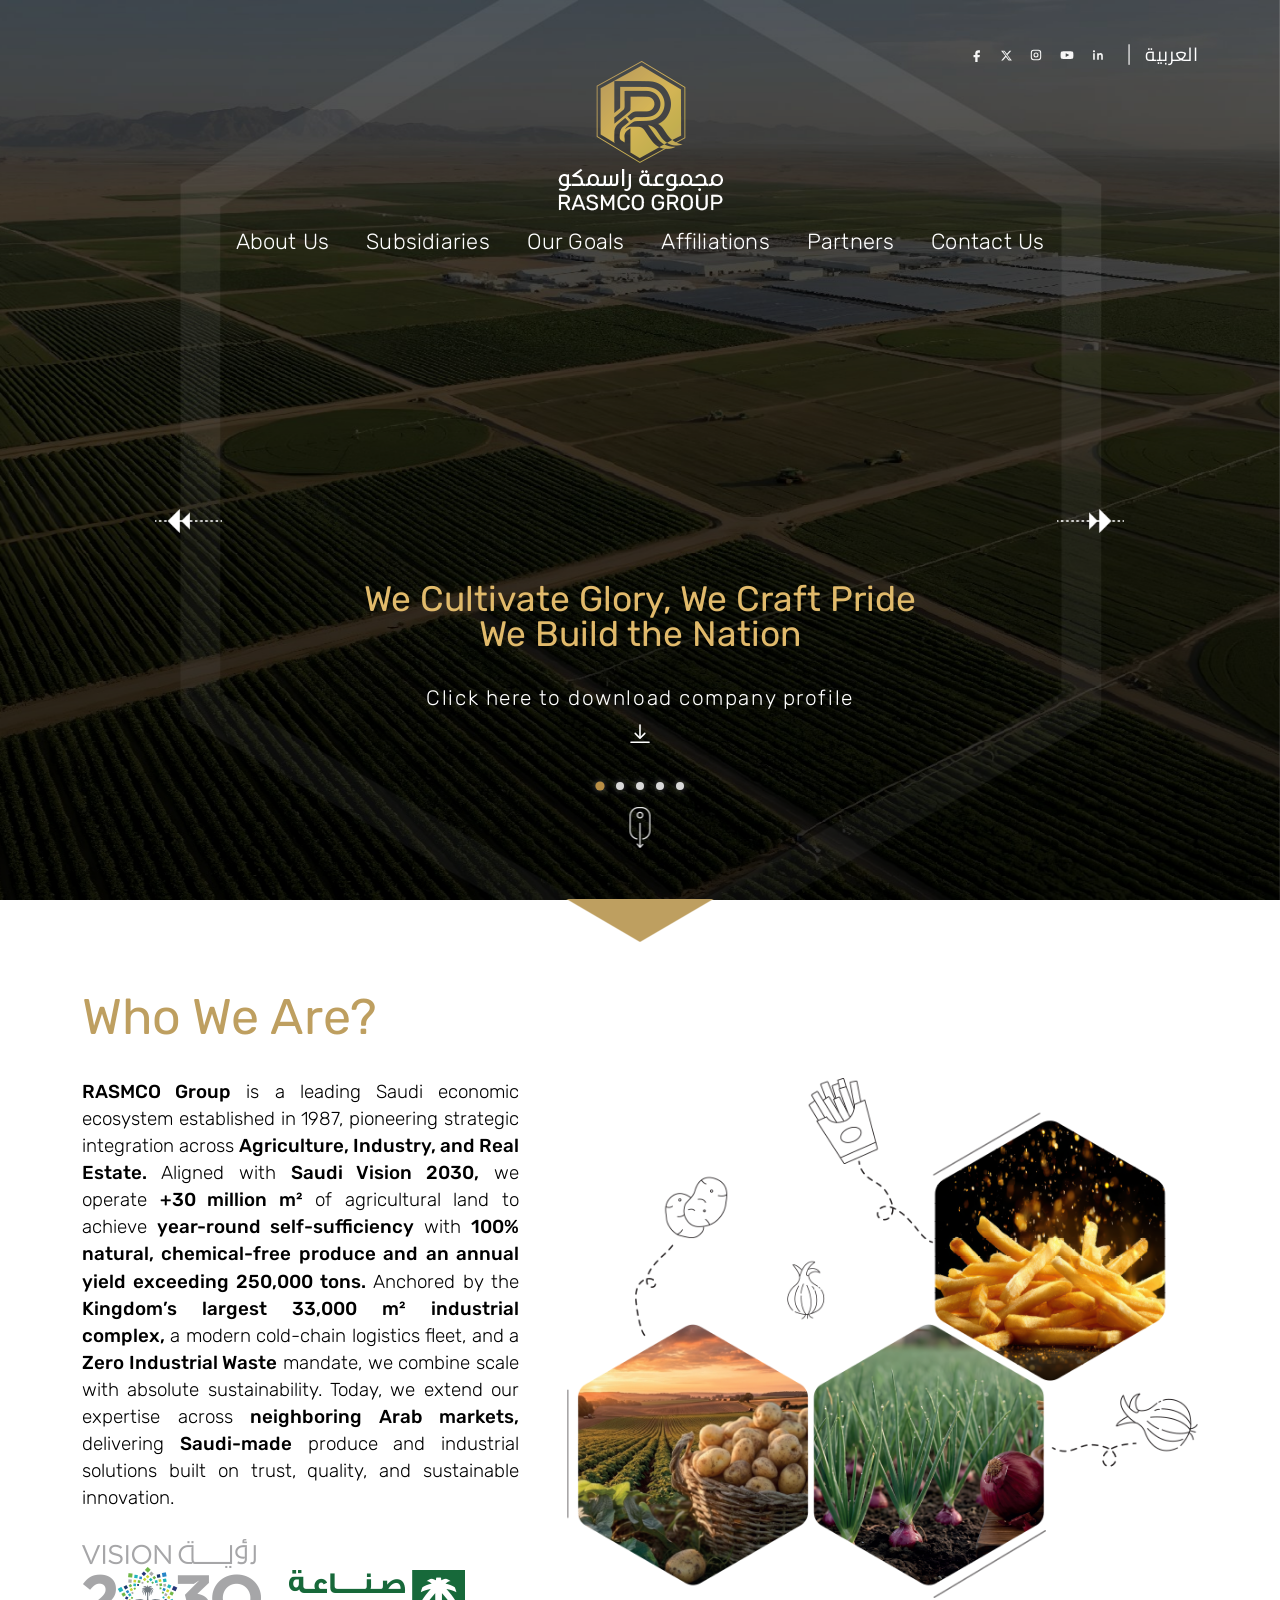
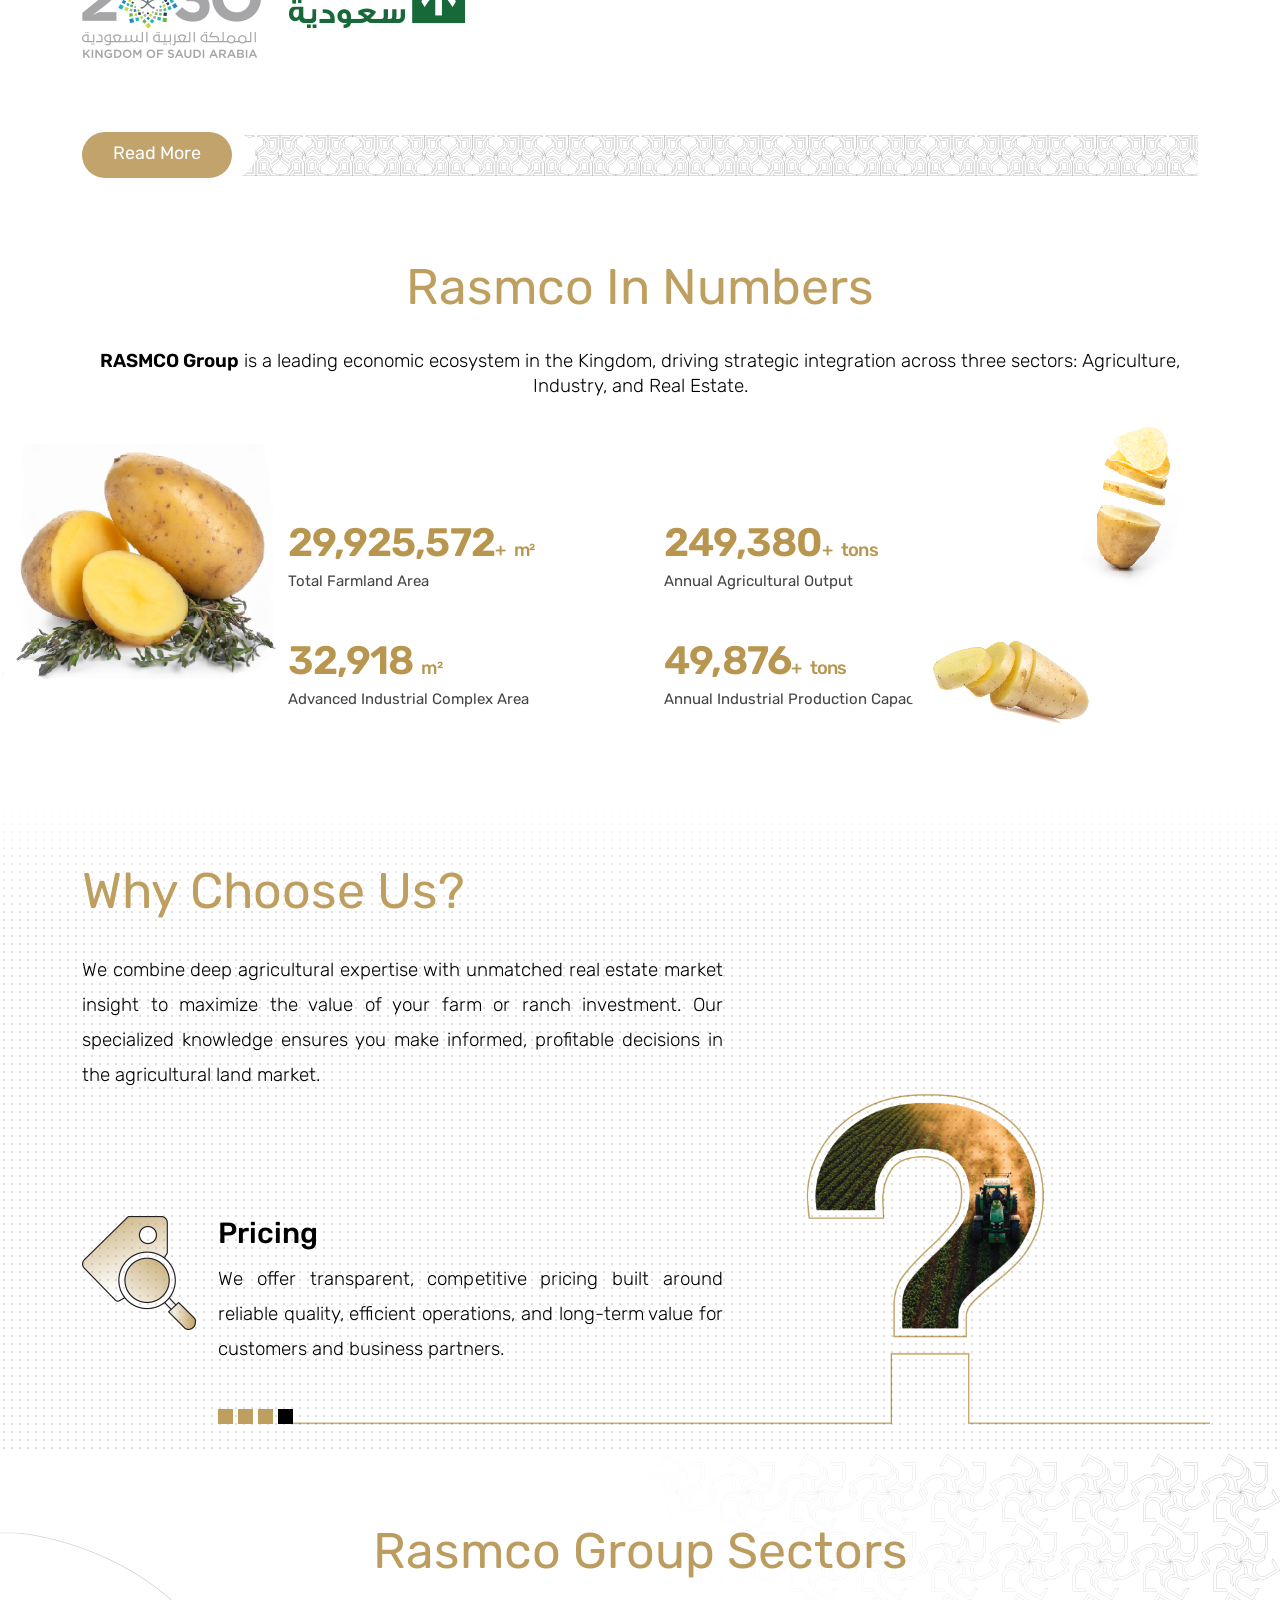
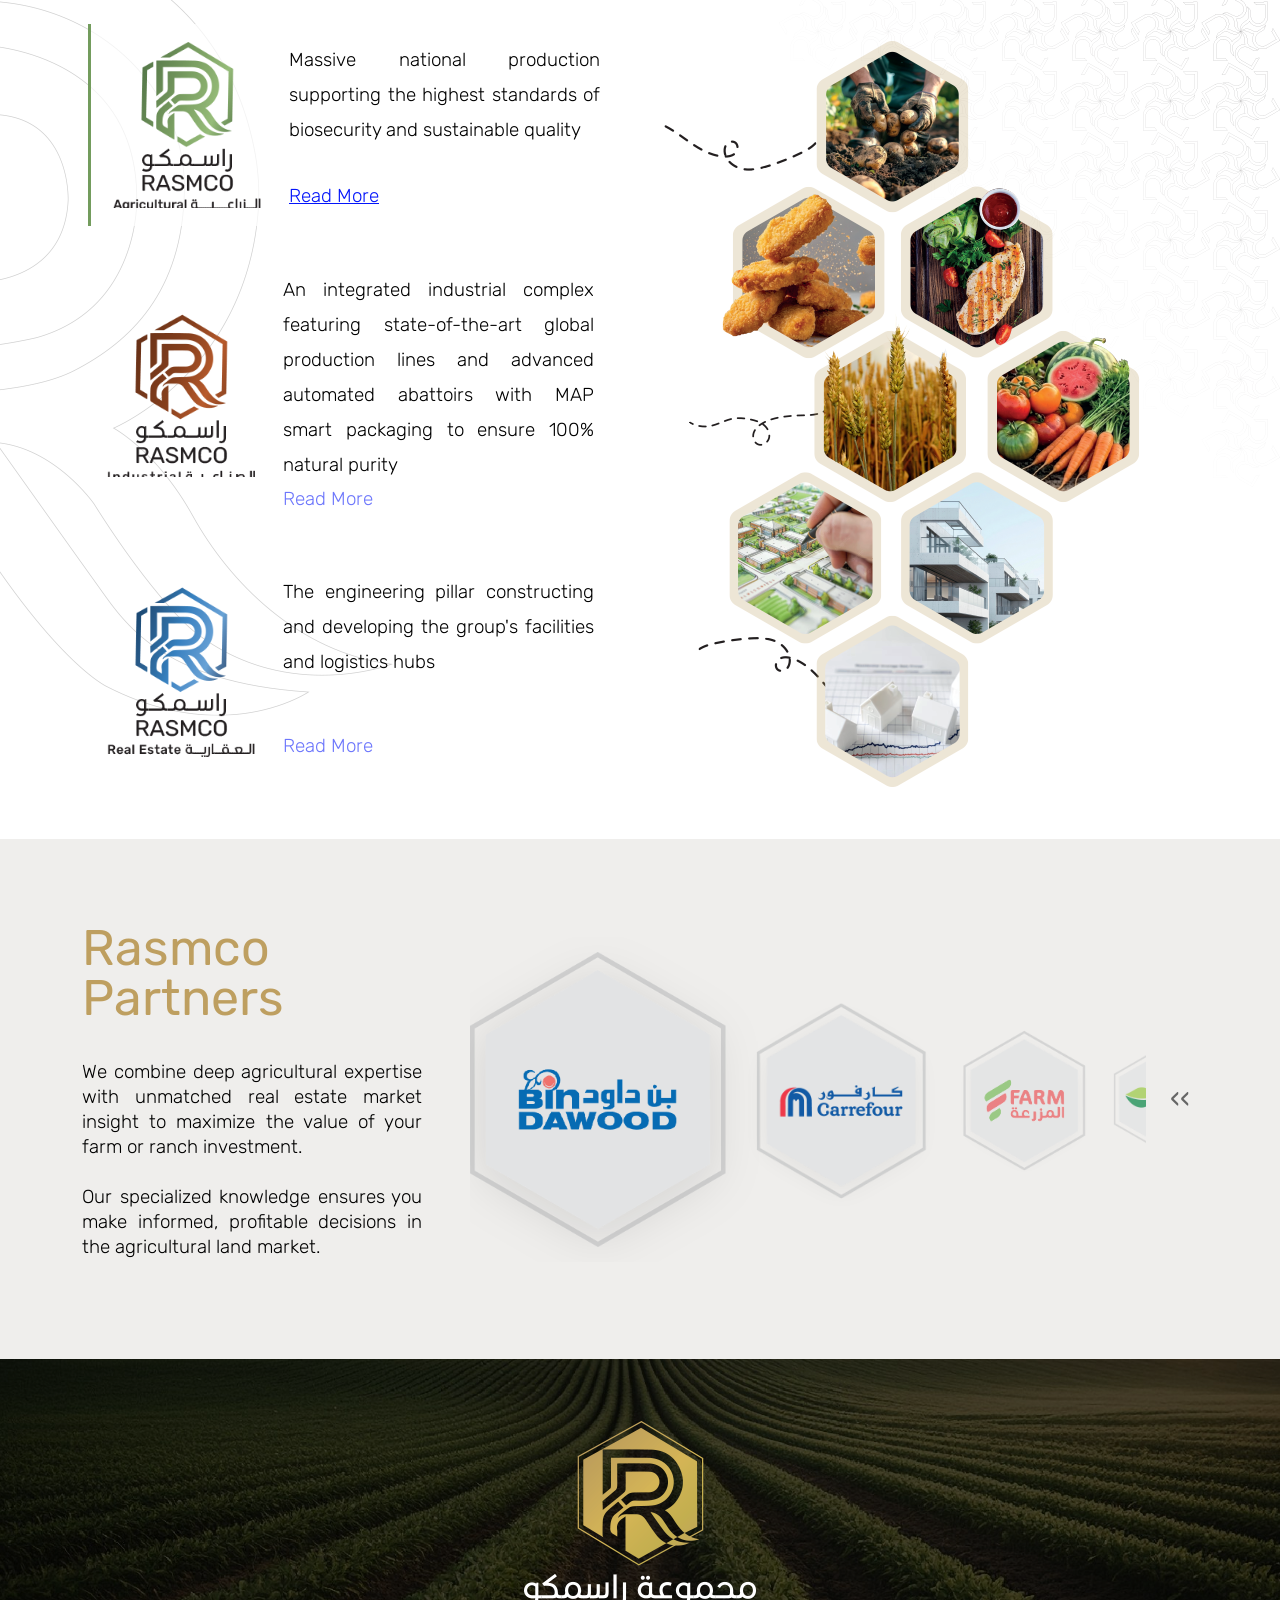
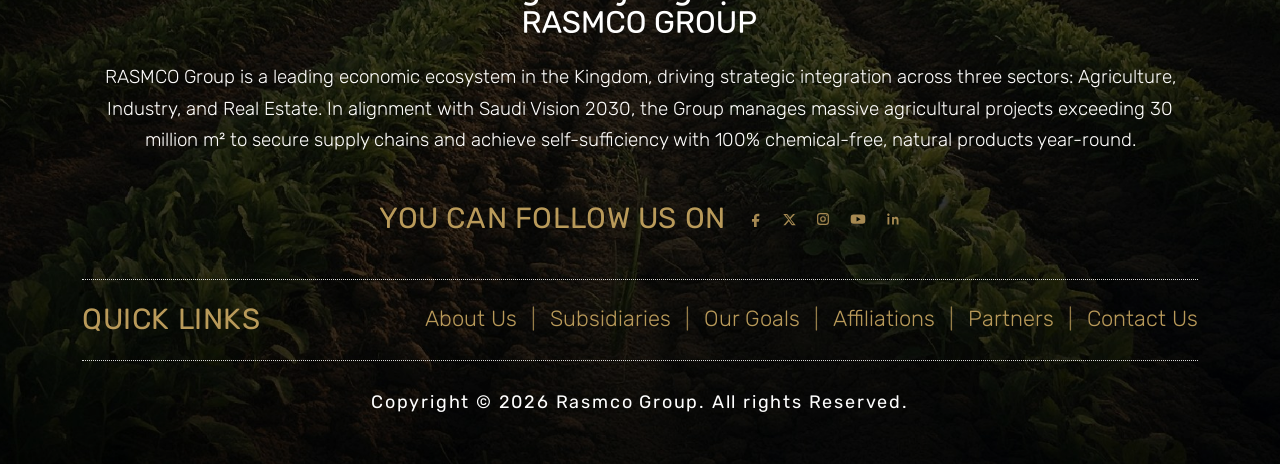
==== index.html @ 7b87b7fc "update done" ====
<!DOCTYPE html>
<html lang="en">

<head>
  <meta charset="UTF-8" />
  <meta name="viewport" content="width=device-width, initial-scale=1.0" />
  <title>RASMCO GROUP</title>
  <link rel="preconnect" href="https://fonts.googleapis.com" />
  <link rel="preconnect" href="https://fonts.gstatic.com" crossorigin />
  <link
    href="https://fonts.googleapis.com/css2?family=Cairo:wght@400;600;700&family=Rubik:wght@300;400;500;600;700&display=swap"
    rel="stylesheet" />
  <link href="https://cdn.jsdelivr.net/npm/bootstrap@5.3.3/dist/css/bootstrap.min.css" rel="stylesheet"
    integrity="sha384-QWTKZyjpPEjISv5WaRU9OFeRpok6YctnYmDr5pNlyT2bRjXh0JMhjY6hW+ALEwIH" crossorigin="anonymous" />
  <link rel="stylesheet" href="style.css" />
</head>

<body>
  <section class="hero" id="home">
    <div class="hero-bg" id="heroBgCarousel" aria-hidden="true">
      <div class="hero-bg-slide active" style="background-image: url('images/hero-bg.jpg');"></div>
      <div class="hero-bg-slide" style="background-image: url('images/hero-bg.jpg');"></div>
      <div class="hero-bg-slide" style="background-image: url('images/hero-bg.jpg');"></div>
      <div class="hero-bg-slide" style="background-image: url('images/hero-bg.jpg');"></div>
      <div class="hero-bg-slide" style="background-image: url('images/hero-bg.jpg');"></div>
    </div>
    <div class="hero-overlay"></div>
    <!-- <svg class="hero-hexagon" viewBox="0 0 640 740" aria-hidden="true">
      <polygon points="320,18 612,188 612,552 320,722 28,552 28,188" fill="none" stroke="rgba(255,255,255,0.28)"
        stroke-width="14" />
      <polygon points="320,48 580,198 580,542 320,692 60,542 60,198" fill="none" stroke="rgba(255,255,255,0.08)"
        stroke-width="2" />
    </svg> -->

    <header class="hero-header">
      <div class="container hero-topbar d-flex justify-content-end align-items-center">
        <div class="social-links d-flex align-items-center">
          <a href="#" aria-label="Facebook" class="social-link">
            <svg viewBox="0 0 24 24" width="14" height="14" fill="currentColor">
              <path d="M14 8h3V4h-3c-2.8 0-5 2.2-5 5v3H6v4h3v8h4v-8h3.2l.8-4H13V9c0-.6.4-1 1-1z" />
            </svg>
          </a>
          <a href="#" aria-label="X" class="social-link">
            <svg viewBox="0 0 24 24" width="13" height="13" fill="currentColor">
              <path
                d="M17.7 3H20.8l-7.1 8.1L22 21h-6.2l-4.9-6.4L5.4 21H2.2l7.6-8.7L2 3h6.3l4.4 5.8L17.7 3zm-1.1 16.2h1.7L7.5 4.7H5.7l10.9 14.5z" />
            </svg>
          </a>
          <a href="#" aria-label="Instagram" class="social-link">
            <svg viewBox="0 0 24 24" width="14" height="14" fill="none" stroke="currentColor" stroke-width="1.8">
              <rect x="4" y="4" width="16" height="16" rx="4" />
              <circle cx="12" cy="12" r="3.4" />
              <circle cx="17.2" cy="6.8" r="0.8" fill="currentColor" stroke="none" />
            </svg>
          </a>
          <a href="#" aria-label="YouTube" class="social-link">
            <svg viewBox="0 0 24 24" width="16" height="14" fill="currentColor">
              <path
                d="M23 12.2s0-3.2-.4-4.6c-.2-.9-.9-1.6-1.8-1.8C19.2 5.4 12 5.4 12 5.4s-7.2 0-8.8.4c-.9.2-1.6.9-1.8 1.8C1 9 1 12.2 1 12.2s0 3.2.4 4.6c.2.9.9 1.6 1.8 1.8 1.6.4 8.8.4 8.8.4s7.2 0 8.8-.4c.9-.2 1.6-.9 1.8-1.8.4-1.4.4-4.6.4-4.6zM9.8 15.6V8.8l6.2 3.4-6.2 3.4z" />
            </svg>
          </a>
          <a href="#" aria-label="LinkedIn" class="social-link">
            <svg viewBox="0 0 24 24" width="14" height="14" fill="currentColor">
              <path
                d="M6.5 9H3.7v11.2h2.8V9zM5.1 3.8C4.1 3.8 3.3 4.6 3.3 5.6S4.1 7.4 5.1 7.4 6.9 6.6 6.9 5.6 6.1 3.8 5.1 3.8zM20.3 13.3c0-3.1-1.6-4.6-3.8-4.6-1.8 0-2.6 1-3.1 1.7V9H10.6c0 1.6 0 11.2 0 11.2h2.8v-6.3c0-.3 0-.7.1-1 .3-.7.9-1.4 2-1.4 1.4 0 2 1.1 2 2.6v6.1h2.8v-6.9z" />
            </svg>
          </a>
        </div>
        <span class="lang-divider">|</span>
        <button class="lang-btn" id="langToggle" type="button" data-lang="ar">العربية</button>
      </div>

      <div class="container text-center">
        <a href="#home" class="brand-logo d-inline-block">
          <img src="images/logo.png" alt="RASMCO GROUP" />
        </a>
        <nav class="navbar navbar-expand-lg navbar-dark hero-nav justify-content-center">
          <button class="navbar-toggler" type="button" data-bs-toggle="collapse" data-bs-target="#mainNav"
            aria-controls="mainNav" aria-expanded="false" aria-label="Toggle navigation">
            <span class="navbar-toggler-icon"></span>
          </button>
          <div class="collapse navbar-collapse justify-content-center" id="mainNav">
            <ul class="navbar-nav flex-lg-row align-items-center">
              <li class="nav-item"><a class="nav-link" href="#about" data-i18n="navAbout">About Us</a></li>
              <li class="nav-item"><a class="nav-link" href="#sectors" data-i18n="navSubsidiaries">Subsidiaries</a></li>
              <li class="nav-item"><a class="nav-link" href="#goals" data-i18n="navGoals">Our Goals</a></li>
              <li class="nav-item"><a class="nav-link" href="#affiliations" data-i18n="navAffiliations">Affiliations</a>
              </li>
              <li class="nav-item"><a class="nav-link" href="#partners" data-i18n="navPartners">Partners</a></li>
              <li class="nav-item"><a class="nav-link" href="#contact" data-i18n="navContact">Contact Us</a></li>
            </ul>
          </div>
        </nav>
      </div>
    </header>

    <div class="hero-content d-flex flex-column align-items-center text-center">
      <h1 class="hero-title" data-i18n-html="heroTitle">
        We Cultivate Glory, We Craft Pride<br />We Build the Nation
      </h1>
      <a href="#" class="hero-download" data-i18n="heroDownload">Click here to download company profile</a>
      <a href="#" class="download-icon" aria-label="Download company profile">
        <svg width="22" height="20" viewBox="0 0 22 20" fill="none" aria-hidden="true">
          <path d="M11 1v12.2" stroke="#fff" stroke-width="1.6" stroke-linecap="round" />
          <path d="M6.2 9.4 11 14.2l4.8-4.8" stroke="#fff" stroke-width="1.6" stroke-linecap="round"
            stroke-linejoin="round" />
          <path d="M2 18.2h18" stroke="#fff" stroke-width="1.6" stroke-linecap="round" />
        </svg>
      </a>
      <div class="hero-dots d-flex" id="heroDots" role="tablist" aria-label="Hero slides">
        <button class="dot active" type="button" aria-label="Slide 1"></button>
        <button class="dot" type="button" aria-label="Slide 2"></button>
        <button class="dot" type="button" aria-label="Slide 3"></button>
        <button class="dot" type="button" aria-label="Slide 4"></button>
        <button class="dot" type="button" aria-label="Slide 5"></button>
      </div>
    </div>

    <button class="hero-arrow hero-arrow-prev" type="button" aria-label="Previous slide">
      <img src="images/left_arrow.png" alt="Previous slide" class="hero-arrow-img" />
    </button>
    <button class="hero-arrow hero-arrow-next" type="button" aria-label="Next slide">
      <img src="images/right_arrow.png" alt="Next slide" class="hero-arrow-img" />
    </button>

    <a href="#about" class="scroll-hint" aria-label="Scroll to about section">
      <img src="images/mouse-scroll.png" alt="" />
    </a>
    <div class="hero-notch" aria-hidden="true"></div>
  </section>

  <section class="who-section" id="about">
    <div class="container">
      <div class="row align-items-center g-5">
        <div class="col-lg-5">
          <h2 class="section-title" data-i18n="whoTitle">Who We Are?</h2>
          <p class="who-copy" data-i18n-html="whoCopy">
            <strong>RASMCO Group</strong> is a leading Saudi economic ecosystem established in 1987, pioneering
            strategic integration across <strong>Agriculture, Industry, and Real Estate.</strong> Aligned with
            <strong>Saudi Vision 2030,</strong> we operate <strong>+30 million m²</strong> of agricultural land to
            achieve <strong>year-round self-sufficiency</strong> with <strong>100% natural, chemical-free produce and an
              annual yield exceeding 250,000 tons.</strong> Anchored by the <strong>Kingdom’s largest 33,000 m²
              industrial complex,</strong> a modern cold-chain logistics fleet, and a <strong>Zero Industrial
              Waste</strong> mandate, we combine scale with absolute sustainability. Today, we extend our expertise
            across <strong>neighboring Arab markets,</strong> delivering <strong>Saudi-made</strong> produce and
            industrial solutions built on trust, quality, and sustainable innovation.
          </p>
          <div class="who-logos d-flex align-items-center flex-wrap">
            <img src="images/vision-2030.png" alt="Saudi Vision 2030" class="vision-logo" />
            <img src="images/saudi-made.png" alt="Saudi Made" class="made-logo" />
          </div>

        </div>
        <div class="col-lg-7">
          <div class="who-visual">
            <img src="images/who-hexagons.png" alt="RASMCO agriculture and food production" class="img-fluid" />
          </div>
        </div>
        <div class="col-12">
          <div class="row align-items-center g-0">
            <div class="col-auto">
              <a href="#sectors" class="btn btn-gold rounded-pill" data-i18n="readMore">Read More</a>
            </div>
            <div class="col d-flex align-items-center">
              <div class="pattern-band" aria-hidden="true"></div>
            </div>
          </div>
        </div>
      </div>
    </div>
  </section>



  <section class="numbers-section" id="goals">
    <div class="container text-center">
      <h2 class="section-title" data-i18n="numbersTitle">Rasmco In Numbers</h2>
      <p class="numbers-intro" data-i18n-html="numbersIntro">
        <strong>RASMCO Group</strong> is a leading economic ecosystem in the Kingdom, driving strategic integration
        across three sectors: Agriculture, Industry, and Real Estate.
      </p>
    </div>
    <div class="container numbers-stage">
      <img src="images/potato-left.png" alt="" class="deco-potato deco-potato-left" />
      <div class="row justify-content-center">
        <div class="col-lg-8">
          <div class="row g-4 g-xl-5 numbers-grid">
            <div class="col-6">
              <div class="stat-item">
                <div class="stat-value">30,000,000<span>+</span> <small>m²</small></div>
                <div class="stat-label" data-i18n="stat1">Total Farmland Area</div>
              </div>
            </div>
            <div class="col-6">
              <div class="stat-item">
                <div class="stat-value">250,000<span>+</span> <small>tons</small></div>
                <div class="stat-label" data-i18n="stat2">Annual Agricultural Output</div>
              </div>
            </div>
            <div class="col-6">
              <div class="stat-item">
                <div class="stat-value">33,000 <small>m²</small></div>
                <div class="stat-label" data-i18n="stat3">Advanced Industrial Complex Area</div>
              </div>
            </div>
            <div class="col-6">
              <div class="stat-item">
                <div class="stat-value">50,000<span>+</span> <small>tons</small></div>
                <div class="stat-label" data-i18n="stat4">Annual Industrial Production Capacity</div>
              </div>
            </div>
          </div>
        </div>
      </div>
      <img src="images/potato-slices-v.png" alt="" class="deco-potato deco-potato-v" />
      <img src="images/potato-slices-h.png" alt="" class="deco-potato deco-potato-h" />
    </div>
  </section>

  <section class="why-section" id="affiliations">
    <div class="container">
      <div class="row align-items-center g-4 position-relative">
        <div class="col-lg-7">
          <h2 class="section-title" data-i18n="whyTitle">Why Choose Us?</h2>
          <p class="why-lead pb-3 pb-md-5" data-i18n="whyLead">
            We combine deep agricultural expertise with unmatched real estate market insight to maximize the value of
            your farm or ranch investment. Our specialized knowledge ensures you make informed, profitable decisions in
            the agricultural land market.
          </p>
          <div class="why-panel py-2 py-md-5 d-flex" data-panel="experience">
            <div class="why-icon" aria-hidden="true">
              <svg viewBox="0 0 64 64" width="72" height="72">
                <defs>
                  <linearGradient id="gExp" x1="0" y1="0" x2="1" y2="1">
                    <stop offset="0%" stop-color="#B89B68" />
                    <stop offset="100%" stop-color="#3D2E1A" />
                  </linearGradient>
                </defs>
                <circle cx="32" cy="32" r="20" fill="none" stroke="url(#gExp)" stroke-width="3.2" />
                <path d="M32 18v14l9 5" fill="none" stroke="url(#gExp)" stroke-width="3.2" stroke-linecap="round" />
              </svg>
            </div>
            <div>
              <h3 data-i18n="whyExpTitle">Experience</h3>
              <p data-i18n="whyExpCopy">Decades of agricultural expertise and regional market knowledge help us make confident decisions, from cultivating the land to delivering value for every partner.</p>
            </div>
          </div>
          <div class="why-panel py-2 py-md-5 d-flex" data-panel="products">
            <div class="why-icon" aria-hidden="true">
              <svg viewBox="0 0 64 64" width="72" height="72">
                <defs>
                  <linearGradient id="gProd" x1="0" y1="0" x2="1" y2="1">
                    <stop offset="0%" stop-color="#B89B68" />
                    <stop offset="100%" stop-color="#3D2E1A" />
                  </linearGradient>
                </defs>
                <path d="M12 22h40v26H12z" fill="none" stroke="url(#gProd)" stroke-width="3.2" />
                <path d="M12 22l20-8 20 8" fill="none" stroke="url(#gProd)" stroke-width="3.2" />
                <path d="M32 14v34" stroke="url(#gProd)" stroke-width="3.2" />
              </svg>
            </div>
            <div>
              <h3 data-i18n="whyProdTitle">Products</h3>
              <p data-i18n="whyProdCopy">From naturally grown produce to integrated industrial solutions, our products are developed with consistent quality, responsible production, and customer needs in mind.</p>
            </div>
          </div>
          <div class="why-panel py-2 py-md-5 d-flex" data-panel="delivery">
            <div class="why-icon" aria-hidden="true">
              <svg viewBox="0 0 64 64" width="72" height="72">
                <defs>
                  <linearGradient id="gDel" x1="0" y1="0" x2="1" y2="1">
                    <stop offset="0%" stop-color="#B89B68" />
                    <stop offset="100%" stop-color="#3D2E1A" />
                  </linearGradient>
                </defs>
                <path d="M8 38V24h28v14" fill="none" stroke="url(#gDel)" stroke-width="3.2" />
                <path d="M36 28h12l8 10v8H36" fill="none" stroke="url(#gDel)" stroke-width="3.2" />
                <circle cx="18" cy="48" r="5" fill="none" stroke="url(#gDel)" stroke-width="3.2" />
                <circle cx="48" cy="48" r="5" fill="none" stroke="url(#gDel)" stroke-width="3.2" />
              </svg>
            </div>
            <div>
              <h3 data-i18n="whyDelTitle">Delivery</h3>
              <p data-i18n="whyDelCopy">Our modern cold-chain logistics network keeps products fresh and protected, supporting dependable delivery from RASMCO farms and facilities to markets across the region.</p>
            </div>
          </div>
          <div class="why-panel py-2 py-md-5 d-flex active" data-panel="pricing">
            <div class="why-icon">
              <img src="images/icon-pricing.png" alt="" />
            </div>
            <div>
              <h3 data-i18n="whyPriceTitle">Pricing</h3>
              <p data-i18n="whyPriceCopy">We offer transparent, competitive pricing built around reliable quality, efficient operations, and long-term value for customers and business partners.</p>
            </div>
          </div>
        </div>
        <div class="col-lg-5 position-static">
          <div class="why-visual">
            <div class="slide_box">
              <span></span>
              <span class="active_slide"></span>
              <span></span>
              <span></span>
            </div>
            <img src="images/qs.png" alt="Agricultural operations across RASMCO farms" class="img-fluid" />
          </div>
        </div>
      </div>
    </div>
  </section>

  <section class="sectors-section" id="sectors">
    <div class="deco-r-bg" aria-hidden="true"></div>
    <div class="deco-pattern-bg" aria-hidden="true"></div>
    <div class="container">
      <h2 class="section-title text-center" data-i18n="sectorsTitle">Rasmco Group Sectors</h2>
      <div class="row align-items-center g-4 g-xl-5">
        <div class="col-lg-6">
          <article class="sector-item active d-flex">
            <img src="images/sector-logo-1.png" alt="RASMCO Agricultural" class="sector-logo" />
            <div class="sector-body d-flex flex-column justify-content-between">
              <p data-i18n="sectorAgri">Massive national production supporting the highest standards of biosecurity and
                sustainable quality</p>
              <a href="agriculture.html" class="read-more-link" data-i18n="readMore">Read More</a>
            </div>
          </article>
          <article class="sector-item d-flex">
            <img src="images/sector-logo-2.png" alt="RASMCO Industrial" class="sector-logo" />
            <div class="sector-body d-flex flex-column justify-content-between">
              <p data-i18n="sectorInd">An integrated industrial complex featuring state-of-the-art global production
                lines and advanced automated abattoirs with MAP smart packaging to ensure 100% natural purity</p>
              <span class="read-more-link is-disabled" aria-disabled="true" data-i18n="readMore">Read More</span>
            </div>
          </article>
          <article class="sector-item d-flex">
            <img src="images/sector-logo-3.png" alt="RASMCO Real Estate" class="sector-logo" />
            <div class="sector-body d-flex flex-column justify-content-between">
              <p data-i18n="sectorRe">The engineering pillar constructing and developing the group's facilities and
                logistics hubs</p>
              <span class="read-more-link is-disabled" aria-disabled="true" data-i18n="readMore">Read More</span>
            </div>
          </article>
        </div>
        <div class="col-lg-6">
          <div class="sectors-visual text-center">
            <img src="images/sector-hexagons.png" alt="RASMCO agriculture, industry and real estate"
              class="img-fluid" />
          </div>
        </div>
      </div>
    </div>
  </section>

  <section class="partners-section" id="partners">
    <div class="container">
      <div class="row align-items-center g-4 g-lg-5">
        <div class="col-lg-4">
          <h2 class="section-title" data-i18n="partnersTitle">Rasmco Partners</h2>
          <p class="partners-copy" data-i18n-html="partnersCopy">
            We combine deep agricultural expertise with unmatched real estate market insight to maximize the value of
            your farm or ranch investment.
            <br /><br />
            Our specialized knowledge ensures you make informed, profitable decisions in the agricultural land market.
          </p>
        </div>
        <div class="col-lg-8">
          <div class="partners-stage d-flex align-items-center">
            <div class="partners-viewport">
              <div class="partners-track d-flex align-items-center">
                <div class="partner-slide active-1"><img src="images/partner1.png" alt="BinDawood"
                    class="partner-img" /></div>
                <div class="partner-slide active-2"><img src="images/partner2.png" alt="Carrefour"
                    class="partner-img" /></div>
                <div class="partner-slide active-3"><img src="images/partner3.png" alt="Farm" class="partner-img" />
                </div>
                <div class="partner-slide active-4"><img src="images/partner4.png" alt="Othaim" class="partner-img" />
                </div>
                <div class="partner-slide" aria-hidden="true"><img src="images/partner1.png" alt=""
                    class="partner-img" /></div>
                <div class="partner-slide" aria-hidden="true"><img src="images/partner2.png" alt=""
                    class="partner-img" /></div>
                <div class="partner-slide" aria-hidden="true"><img src="images/partner3.png" alt=""
                    class="partner-img" /></div>
                <div class="partner-slide" aria-hidden="true"><img src="images/partner4.png" alt=""
                    class="partner-img" /></div>
              </div>
            </div>
            <button class="partners-next" type="button" aria-label="More partners">
              <span>‹‹</span>
            </button>
          </div>
        </div>
      </div>
    </div>
  </section>

  <footer class="site-footer" id="contact">
    <div class="container text-center">
      <img src="images/logo-footer.png" alt="RASMCO GROUP" class="footer-logo" />
      <p class="footer-about" data-i18n="footerAbout">
        RASMCO Group is a leading economic ecosystem in the Kingdom, driving strategic integration across three sectors:
        Agriculture, Industry, and Real Estate. In alignment with Saudi Vision 2030, the Group manages massive
        agricultural projects exceeding 30 million m² to secure supply chains and achieve self-sufficiency with 100%
        chemical-free, natural products year-round.
      </p>
      <div class="follow-row d-flex flex-wrap justify-content-center align-items-center">
        <span class="follow-label" data-i18n="followUs">YOU CAN FOLLOW US ON</span>
        <div class="footer-social d-flex align-items-center">
          <a href="#" aria-label="Facebook">
            <svg viewBox="0 0 24 24" width="16" height="16" fill="currentColor">
              <path d="M14 8h3V4h-3c-2.8 0-5 2.2-5 5v3H6v4h3v8h4v-8h3.2l.8-4H13V9c0-.6.4-1 1-1z" />
            </svg>
          </a>
          <a href="#" aria-label="X">
            <svg viewBox="0 0 24 24" width="15" height="15" fill="currentColor">
              <path
                d="M17.7 3H20.8l-7.1 8.1L22 21h-6.2l-4.9-6.4L5.4 21H2.2l7.6-8.7L2 3h6.3l4.4 5.8L17.7 3zm-1.1 16.2h1.7L7.5 4.7H5.7l10.9 14.5z" />
            </svg>
          </a>
          <a href="#" aria-label="Instagram">
            <svg viewBox="0 0 24 24" width="16" height="16" fill="none" stroke="currentColor" stroke-width="1.8">
              <rect x="4" y="4" width="16" height="16" rx="4" />
              <circle cx="12" cy="12" r="3.4" />
              <circle cx="17.2" cy="6.8" r="0.8" fill="currentColor" stroke="none" />
            </svg>
          </a>
          <a href="#" aria-label="YouTube">
            <svg viewBox="0 0 24 24" width="18" height="16" fill="currentColor">
              <path
                d="M23 12.2s0-3.2-.4-4.6c-.2-.9-.9-1.6-1.8-1.8C19.2 5.4 12 5.4 12 5.4s-7.2 0-8.8.4c-.9.2-1.6.9-1.8 1.8C1 9 1 12.2 1 12.2s0 3.2.4 4.6c.2.9.9 1.6 1.8 1.8 1.6.4 8.8.4 8.8.4s7.2 0 8.8-.4c.9-.2 1.6-.9 1.8-1.8.4-1.4.4-4.6.4-4.6zM9.8 15.6V8.8l6.2 3.4-6.2 3.4z" />
            </svg>
          </a>
          <a href="#" aria-label="LinkedIn">
            <svg viewBox="0 0 24 24" width="16" height="16" fill="currentColor">
              <path
                d="M6.5 9H3.7v11.2h2.8V9zM5.1 3.8C4.1 3.8 3.3 4.6 3.3 5.6S4.1 7.4 5.1 7.4 6.9 6.6 6.9 5.6 6.1 3.8 5.1 3.8zM20.3 13.3c0-3.1-1.6-4.6-3.8-4.6-1.8 0-2.6 1-3.1 1.7V9H10.6c0 1.6 0 11.2 0 11.2h2.8v-6.3c0-.3 0-.7.1-1 .3-.7.9-1.4 2-1.4 1.4 0 2 1.1 2 2.6v6.1h2.8v-6.9z" />
            </svg>
          </a>
        </div>
      </div>
      <div class="quick-links">
        <div class="d-flex flex-column flex-md-row align-items-md-center justify-content-between gap-3">
          <span class="quick-title" data-i18n="quickLinks">QUICK LINKS</span>
          <nav class="footer-nav">
            <a href="#about" data-i18n="navAbout">About Us</a>
            <span>|</span>
            <a href="#sectors" data-i18n="navSubsidiaries">Subsidiaries</a>
            <span>|</span>
            <a href="#goals" data-i18n="navGoals">Our Goals</a>
            <span>|</span>
            <a href="#affiliations" data-i18n="navAffiliations">Affiliations</a>
            <span>|</span>
            <a href="#partners" data-i18n="navPartners">Partners</a>
            <span>|</span>
            <a href="#contact" data-i18n="navContact">Contact Us</a>
          </nav>
        </div>
      </div>
      <p class="copyright">Copyright © 2026 Rasmco Group. All rights Reserved.</p>
    </div>
  </footer>

  <script src="https://cdn.jsdelivr.net/npm/bootstrap@5.3.3/dist/js/bootstrap.bundle.min.js"
    integrity="sha384-YvpcrYf0tY3lHB60NNkmXc5s9fDVZLESaAA55NDzOxhy9GkcIdslK1eN7N6jIeHz"
    crossorigin="anonymous"></script>
  <script src="script.js"></script>
</body>

</html>
---- style.css ----
:root {
  --gold: #be9f60;
  --gold-hero: #e1ba6b;
  --gold-btn: #c2a36b;
  --gold-stat: #b8964f;
  --gold-muted: #bc9d5f;
  --gold-footer: #b99a5a;
  --gold-social: #a68952;
  --gold-quick: #b99a5a;
  --white: #ffffff;
  --black: #000000;
  --body: #000000;
  --dot-bg: #f8f8f8;
  --partners-bg: #efeeec;
  --link-blue: #0415fa;
  --content: 1376px;
  --font: "Rubik", "Cairo", sans-serif;
}

html {
  scroll-behavior: smooth;
}

body {
  font-family: var(--font);
  color: var(--body);
  background: var(--white);
  overflow-x: hidden;
}

img {
  max-width: 100%;
  height: auto;
}

a {
  text-decoration: none;
}

.container {
  max-width: var(--content);
}

/* -------------------------------------------------------------------------- */
/* Hero                                                                        */
/* -------------------------------------------------------------------------- */

.hero {
  position: relative;
  min-height: 100vh;
  color: var(--white);
  /* overflow: hidden; */
  display: flex;
  flex-direction: column;
}

.hero-bg {
  position: absolute;
  inset: 0;
  overflow: hidden;
  z-index: 0;
}

.hero-bg-slide {
  position: absolute;
  inset: 0;
  width: 100%;
  height: 100%;
  background-position: center top;
  background-size: cover;
  background-repeat: no-repeat;
  will-change: transform;
  transform: translateX(100%);
  visibility: hidden;
  transition: transform 0.8s cubic-bezier(0.4, 0, 0.2, 1);
  z-index: 0;
}

.hero-bg-slide.active {
  transform: translateX(0);
  visibility: visible;
  z-index: 1;
}

/* Slide entering from right (moving right-to-left) */
.hero-bg-slide.from-right {
  transform: translateX(100%);
  visibility: visible;
  transition: none !important;
  z-index: 2;
  box-shadow: -15px 0 35px rgba(0, 0, 0, 0.45);
}

/* Slide entering from left (moving left-to-right) */
.hero-bg-slide.from-left {
  transform: translateX(-100%);
  visibility: visible;
  transition: none !important;
  z-index: 2;
  box-shadow: 15px 0 35px rgba(0, 0, 0, 0.45);
}

/* Current slide exiting to left */
.hero-bg-slide.active.to-left {
  transform: translateX(-100%);
  visibility: visible;
  z-index: 1;
  transition: transform 0.8s cubic-bezier(0.4, 0, 0.2, 1);
}

/* Current slide exiting to right */
.hero-bg-slide.active.to-right {
  transform: translateX(100%);
  visibility: visible;
  z-index: 1;
  transition: transform 0.8s cubic-bezier(0.4, 0, 0.2, 1);
}

/* Incoming slide animating into place */
.hero-bg-slide.from-right.animate,
.hero-bg-slide.from-left.animate {
  transform: translateX(0);
  transition: transform 0.8s cubic-bezier(0.4, 0, 0.2, 1) !important;
}

.hero-overlay {
  position: absolute;
  inset: 0;
  background: linear-gradient(180deg,
      rgba(0, 0, 0, 0.18) 0%,
      rgba(0, 0, 0, 0.42) 55%,
      rgba(0, 0, 0, 0.58) 100%);
  pointer-events: none;
}

.hero-hexagon {
  position: absolute;
  left: 50%;
  top: 50%;
  width: min(56vw, 1072px);
  height: auto;
  transform: translate(-50%, -48%);
  pointer-events: none;
  z-index: 1;
  opacity: 0.95;
}

.hero-header,
.hero-content,
.hero-arrow,
.scroll-hint,
.hero-notch {
  position: relative;
  z-index: 2;
}

.hero-header {
  padding-top: 18px;
}

.hero-topbar {
  padding-top: 28px;
  margin-bottom: 4px;
}

.social-links {
  gap: 16px;
}

.social-link {
  color: var(--white);
  display: inline-flex;
  opacity: 0.95;
  transition: opacity 0.2s ease, transform 0.2s ease;
}

.social-link:hover {
  opacity: 1;
  transform: translateY(-1px);
  color: var(--gold-hero);
}

.lang-divider {
  color: var(--white);
  margin: 0 14px 0 22px;
  font-size: 18.75px;
  font-weight: 300;
  line-height: 1;
}

.lang-btn {
  background: none;
  border: 0;
  color: var(--white);
  font-family: "Cairo", "Rubik", sans-serif;
  font-size: 18.75px;
  font-weight: 400;
  letter-spacing: 0.02em;
  padding: 0;
  line-height: 1;
}

.lang-btn:hover {
  color: var(--gold-hero);
}

.brand-logo img {
  width: 165px;
  height: auto;
  margin-top: -8px;
}

.hero-nav {
  padding: 10px 0 0;
}

.hero-nav .navbar-toggler {
  border-color: rgba(255, 255, 255, 0.45);
  margin: 8px auto;
}

.hero-nav .nav-link {
  color: var(--white) !important;
  font-size: 21.91px;
  font-weight: 300;
  padding: 0.35rem 1.15rem !important;
  letter-spacing: 0.01em;
}

.hero-nav .nav-link:hover {
  color: var(--gold-hero) !important;
}

.hero-content {
  flex: 1;
  justify-content: flex-end;
  padding-top: 8vh;
  padding-bottom: 120px;
}

.hero-title {
  color: var(--gold-hero);
  font-size: 35.42px;
  font-weight: 400;
  line-height: 1;
  margin-bottom: 30px;
}

.hero-download {
  color: var(--white);
  font-size: 20.83px;
  font-weight: 300;
  letter-spacing: 0.075em;
}

.hero-download:hover {
  color: var(--gold-hero);
}

.download-icon {
  display: inline-flex;
  margin-top: 10px;
  margin-bottom: 28px;
}

.hero-dots {
  gap: 12px;
  margin-top: 10px;
}

.hero-dots .dot {
  width: 8px;
  height: 8px;
  border: 0;
  border-radius: 50%;
  background: #d9d9d9;
  padding: 0;
  box-shadow: 0 0 6px rgba(255, 255, 255, 0.35);
  cursor: pointer;
  transition: background 0.3s ease, transform 0.2s ease, opacity 0.2s ease;
}

.hero-dots .dot:hover {
  transform: scale(1.35);
}

.hero-dots .dot.active {
  background: #b88e45;
  transform: scale(1.15);
}

.hero-arrow {
  position: absolute;
  top: 509px;
  background: none;
  border: 0;
  padding: 0;
  z-index: 3;
  cursor: pointer;
  display: inline-flex;
  align-items: center;
  justify-content: center;
  transition: opacity 0.2s ease, transform 0.2s ease;
}

.hero-arrow:hover {
  opacity: 0.8;
  transform: scale(1.08);
}

.hero-arrow-prev {
  left: 155px;
}

.hero-arrow-next {
  right: 156px;
}

.hero-arrow-img {
  display: block;
  width: auto;
  height: auto;
  max-height: 24px;
  pointer-events: none;
  user-select: none;
}

.scroll-hint {
  position: absolute;
  left: 50%;
  bottom: 52px;
  transform: translateX(-50%);
  width: 21px;
  opacity: 0.9;
  animation: mouse-bounce 1.8s ease-in-out infinite;
}

.scroll-hint img {
  width: 21px;
  height: 41px;
}

@keyframes mouse-bounce {

  0%,
  100% {
    transform: translate(-50%, 0);
  }

  50% {
    transform: translate(-50%, 6px);
  }
}

.hero-notch {
  position: absolute;
  left: 50%;
  bottom: -42px;
  width: 147px;
  height: 43px;
  transform: translateX(-50%);
  background: var(--gold);
  clip-path: polygon(0 0, 100% 0, 50% 100%);
  z-index: 4;
}

/* -------------------------------------------------------------------------- */
/* Who We Are                                                                  */
/* -------------------------------------------------------------------------- */

.who-section {
  padding: 92px 0 36px;
  background: var(--white);
}

.section-title {
  color: var(--gold);
  font-size: 50px;
  font-weight: 400;
  line-height: 1;
  margin-bottom: 36px;
}

.who-copy {
  font-size: 18.75px;
  font-weight: 300;
  line-height: 27.08px;
  text-align: justify;
  margin-bottom: 28px;
}

.who-copy strong {
  font-weight: 500;
}

.who-logos {
  gap: 28px;
  margin-bottom: 26px;
}

.vision-logo {
  width: 179px;
}

.made-logo {
  width: 176px;
}

.btn-gold {
  background: var(--gold-btn);
  color: var(--white);
  border: 0;
  min-width: 150px;
  height: 46px;
  font-size: 18px;
  font-weight: 400;
  padding: 8px 28px;
}

.btn-gold:hover {
  background: #b08f55;
  color: var(--white);
}

.who-visual {
  display: flex;
  justify-content: center;
}

.who-visual img {
  max-width: 697px;
  width: 100%;
}

.pattern-band {
  width: 100%;
  height: 41px;
  background: url("images/pattern-divider.png") left center / auto 41px repeat-x;
  opacity: 0.55;
}

/* -------------------------------------------------------------------------- */
/* Numbers                                                                     */
/* -------------------------------------------------------------------------- */

.numbers-section {
  padding: 48px 0 30px;
  background: var(--white);
  position: relative;
  overflow: hidden;
}

.numbers-intro {
  font-size: 18.75px;
  font-weight: 300;
  line-height: 25px;
  max-width: 1296px;
  margin: 0 auto 28px;
}

.numbers-intro strong {
  font-weight: 600;
}

.numbers-stage {
  position: relative;
  min-height: 340px;
  padding: 20px 0 10px;
}

.numbers-grid {
  max-width: 877px;
  margin: 0 auto;
  text-align: start;
  padding-top: 28px;
}

.stat-value {
  color: var(--gold-stat);
  font-size: clamp(28px, 3.1vw, 46px);
  font-weight: 600;
  line-height: 1.05;
  letter-spacing: -0.02em;
}

.stat-value span,
.stat-value small {
  font-size: 0.46em;
  font-weight: 500;
}

.stat-label {
  color: #444444;
  font-size: 15px;
  font-weight: 400;
  margin-top: 6px;
}

.deco-potato {
  position: absolute;
  pointer-events: none;
  z-index: 0;
}

.deco-potato-left {
  left: -8%;
  top: 18px;
  width: 364px;
}

.deco-potato-v {
  right: 1%;
  top: -18px;
  width: 124px;
}

.deco-potato-h {
  right: 8%;
  bottom: 0;
  width: 210px;
}

/* -------------------------------------------------------------------------- */
/* Why Choose Us                                                               */
/* -------------------------------------------------------------------------- */

.why-section {
  position: relative;
  padding: 70px 0 40px;
  background-color: var(--white);
  background-image: radial-gradient(#dcdcdc 1px, transparent 1.2px);
  background-size: 8px 8px;
  background-position: 0 120px;
}

.why-section::before {
  content: "";
  position: absolute;
  left: 0;
  right: 0;
  top: 0;
  height: 140px;
  background: linear-gradient(to bottom, #ffffff 0%, rgba(255, 255, 255, 0) 100%);
  pointer-events: none;
}

.why-lead {
  font-size: 18.75px;
  font-weight: 300;
  line-height: 35px;
  text-align: justify;
  max-width: 945px;
  margin-bottom: 28px;
  position: relative;
}

.why-tabs {
  gap: 8px 18px;
  margin-bottom: 22px;
  position: relative;
}

.why-tab {
  background: none;
  border: 0;
  padding: 0 0 6px;
  color: #888;
  font-size: 15px;
  font-weight: 400;
  border-bottom: 1px solid transparent;
}

.why-tab.active,
.why-tab:hover {
  color: var(--black);
  border-bottom-color: var(--gold);
}

.why-panel {
  display: none !important;
  gap: 22px;
  align-items: flex-start;
  position: relative;
}

.why-panel.active {
  display: flex !important;
}

.why-panel h3 {
  font-size: 29.17px;
  font-weight: 500;
  margin-bottom: 10px;
}

.why-panel p {
  font-size: 18.75px;
  font-weight: 300;
  line-height: 35px;
  text-align: justify;
  margin: 0;
}

.why-icon {
  flex: 0 0 114px;
  width: 114px;
}

.why-icon img {
  width: 114px;
  height: 114px;
  object-fit: contain;
}

.why-visual {
  display: flex;
  justify-content: flex-end;
  pointer-events: none;
  @media (min-width: 992px){
    position: absolute;
    right: 0;
    bottom: -10px;
    width: calc(100% - 223px);
  }
}
.slide_box{
  display: inline-flex;
  flex-wrap: nowrap;
  flex-direction: row;
  gap: 5px;
  position: absolute;
  bottom: 0px;
  left: 50%;
  transform: translateX(-50%);
  @media (min-width: 992px){
    left: -75px;
    transform: none;
  }
}
.slide_box span{
  display: inline-block;
  width: 15px;
  height: 15px;
  align-items: center;
  background: var(--gold);
}
.slide_box span.active_slide{
  background: var(--body);
}
.why-visual img {
  /* max-width: 540px; */
  width: 100%;
  mix-blend-mode: multiply;
  @media (max-width: 991px){
    display: none;
  }
}

/* -------------------------------------------------------------------------- */
/* Sectors                                                                     */
/* -------------------------------------------------------------------------- */

.sectors-section {
  position: relative;
  padding: 72px 0 36px;
  background: var(--white);
  overflow: hidden;
}

.deco-r-bg {
  position: absolute;
  left: -28px;
  top: 78px;
  width: 421px;
  height: 784px;
  background: url("images/deco-r.png") left top / contain no-repeat;
  opacity: 0.55;
  pointer-events: none;
}

.deco-pattern-bg {
  position: absolute;
  right: 0;
  top: 0;
  width: 642px;
  height: 633px;
  background: url("images/deco-pattern.png") right top / contain no-repeat;
  opacity: 0.55;
  pointer-events: none;
}

.sectors-section .section-title {
  margin-bottom: 48px;
  color: var(--gold-muted);
}

.sector-item {
  gap: 28px;
  margin-bottom: 28px;
  padding: 18px 22px;
  border-left: 3px solid transparent;
  transition: background-color 0.3s ease, border-color 0.3s ease, transform 0.3s ease;
  position: relative;
  z-index: 1;
}

.sector-item:hover,
.sector-item:focus-within,
.sector-item.active {
  background: rgba(255, 255, 255, 0.72);
  border-left-color: var(--gold);
  transform: translateX(6px);
}

.sector-item:first-child:hover,
.sector-item:first-child:focus-within,
.sector-item:first-child.active {
  border-left-color: #739c5d;
}

.sector-logo {
  width: 148px;
  flex: 0 0 148px;
  object-fit: contain;
}

.sector-body p {
  font-size: 18.75px;
  font-weight: 300;
  line-height: 35px;
  text-align: justify;
  margin-bottom: 6px;
}

.read-more-link {
  color: var(--link-blue);
  font-size: 18.75px;
  font-weight: 300;
  line-height: 22.5px;
  text-decoration: underline;
}

.read-more-link:hover {
  color: #0000cc;
}

.read-more-link.is-disabled {
  cursor: default;
  opacity: 0.58;
  text-decoration: none;
}

.sectors-visual {
  position: relative;
  z-index: 1;
  background: url(images/shape_lines.png) left / auto no-repeat;
}

.sectors-visual img {
  max-width: 418px;
}

/* -------------------------------------------------------------------------- */
/* Partners                                                                    */
/* -------------------------------------------------------------------------- */

.partners-section {
  background: var(--partners-bg);
  padding: 84px 0;
}

.partners-copy {
  font-size: 18.75px;
  font-weight: 300;
  line-height: 25px;
  text-align: justify;
  max-width: 393px;
}

.partners-stage {
  gap: 16px;
  position: relative;
  width: 100%;
  display: flex;
  align-items: center;
  touch-action: pan-y;
}

.partners-viewport {
  flex: 0 1 728px;
  max-width: 728px;
  width: 100%;
  overflow: hidden;
  position: relative;
  min-height: 325px;
  display: flex;
  align-items: center;
}

.partners-track {
  display: flex;
  align-items: center;
  gap: 22px;
  width: max-content;
  transition: transform 0.6s cubic-bezier(0.25, 1, 0.5, 1);
  will-change: transform;
}

.partner-slide {
  flex: 0 0 auto;
  width: auto;
  display: flex;
  align-items: center;
  justify-content: center;
  padding: 0;
  margin: 0;
  box-sizing: border-box;
}

.partner-img {
  height: 105px;
  width: auto;
  max-width: none;
  object-fit: contain;
  transition: height 0.6s cubic-bezier(0.25, 1, 0.5, 1),
    filter 0.6s ease,
    transform 0.3s ease,
    opacity 0.5s ease;
  user-select: none;
  -webkit-user-drag: none;
  opacity: 0;
  visibility: hidden;
  pointer-events: none;
  display: block;
}

/* Strictly the 4 active slides are visible */
.partner-slide.active-1 .partner-img,
.partner-slide.active-2 .partner-img,
.partner-slide.active-3 .partner-img,
.partner-slide.active-4 .partner-img {
  visibility: visible;
  pointer-events: auto;
}

/* 1st logo: Active 1 - Even bigger (295px) */
.partner-slide.active-1 .partner-img {
  height: 295px;
  opacity: 1;
  filter: drop-shadow(0 8px 24px rgba(0, 0, 0, 0.11));
}

/* 2nd logo: Active 2 - Lower bigger (210px) */
.partner-slide.active-2 .partner-img {
  height: 210px;
  opacity: 0.96;
  filter: drop-shadow(0 5px 14px rgba(0, 0, 0, 0.06));
}

/* 3rd logo: Active 3 - Medium (150px) */
.partner-slide.active-3 .partner-img {
  height: 150px;
  opacity: 0.85;
  filter: drop-shadow(0 3px 8px rgba(0, 0, 0, 0.04));
}

/* 4th logo: Active 4 - Smallest (105px) */
.partner-slide.active-4 .partner-img {
  height: 105px;
  opacity: 0.75;
}

.partner-img:hover {
  transform: scale(1.05);
}

.partners-next {
  background: none;
  border: 0;
  color: #666;
  font-size: 28px;
  line-height: 1;
  padding: 0 6px;
  min-width: 36px;
  min-height: 44px;
  display: inline-flex;
  align-items: center;
  justify-content: center;
  flex: 0 0 auto;
  cursor: pointer;
  transition: color 0.2s ease, transform 0.2s ease;
}

.partners-next:hover {
  color: var(--gold);
  transform: scale(1.15);
}

/* ---------------- Responsive Breakpoints ---------------- */

/* Medium Desktops & Laptops (992px - 1199.98px) */
@media (max-width: 1199.98px) {
  .partners-viewport {
    flex: 0 1 580px;
    max-width: 580px;
    min-height: 260px;
  }

  .partners-track {
    gap: 16px;
  }

  .partner-img {
    height: 85px;
  }

  .partner-slide.active-1 .partner-img {
    height: 230px;
  }

  .partner-slide.active-2 .partner-img {
    height: 165px;
  }

  .partner-slide.active-3 .partner-img {
    height: 120px;
  }

  .partner-slide.active-4 .partner-img {
    height: 85px;
  }
}

/* Tablets (768px - 991.98px) */
@media (max-width: 991.98px) {
  .partners-section {
    padding: 60px 0;
  }

  .partners-copy {
    max-width: 100%;
    margin-bottom: 30px;
    text-align: start;
  }

  .partners-viewport {
    flex: 0 1 580px;
    max-width: 580px;
    min-height: 260px;
  }

  .partners-track {
    gap: 16px;
  }

  .partner-img {
    height: 85px;
  }

  .partner-slide.active-1 .partner-img {
    height: 230px;
  }

  .partner-slide.active-2 .partner-img {
    height: 165px;
  }

  .partner-slide.active-3 .partner-img {
    height: 120px;
  }

  .partner-slide.active-4 .partner-img {
    height: 85px;
  }
}

/* Small Tablets / Large Phones (576px - 767.98px) */
@media (max-width: 767.98px) {
  .partners-section {
    padding: 50px 0;
  }

  .partners-viewport {
    flex: 0 1 445px;
    max-width: 445px;
    min-height: 215px;
  }

  .partners-track {
    gap: 12px;
  }

  .partner-img {
    height: 68px;
  }

  .partner-slide.active-1 .partner-img {
    height: 180px;
  }

  .partner-slide.active-2 .partner-img {
    height: 130px;
  }

  .partner-slide.active-3 .partner-img {
    height: 95px;
  }

  .partner-slide.active-4 .partner-img {
    height: 68px;
  }
}

/* Standard Mobile (375px - 575.98px) */
@media (max-width: 575.98px) {
  .partners-section {
    padding: 42px 0;
  }

  .partners-stage {
    gap: 8px;
  }

  .partners-viewport {
    flex: 0 1 330px;
    max-width: 330px;
    min-height: 165px;
  }

  .partners-track {
    gap: 8px;
  }

  .partner-img {
    height: 52px;
  }

  .partner-slide.active-1 .partner-img {
    height: 135px;
  }

  .partner-slide.active-2 .partner-img {
    height: 98px;
  }

  .partner-slide.active-3 .partner-img {
    height: 72px;
  }

  .partner-slide.active-4 .partner-img {
    height: 52px;
  }

  .partners-next {
    font-size: 24px;
    padding: 0 2px;
    min-width: 28px;
  }
}

/* Small Mobile (< 375px) */
@media (max-width: 374.98px) {
  .partners-viewport {
    flex: 0 1 270px;
    max-width: 270px;
    min-height: 140px;
  }

  .partners-track {
    gap: 6px;
  }

  .partner-img {
    height: 44px;
  }

  .partner-slide.active-1 .partner-img {
    height: 112px;
  }

  .partner-slide.active-2 .partner-img {
    height: 82px;
  }

  .partner-slide.active-3 .partner-img {
    height: 60px;
  }

  .partner-slide.active-4 .partner-img {
    height: 44px;
  }
}


/* -------------------------------------------------------------------------- */
/* Footer                                                                      */
/* -------------------------------------------------------------------------- */

.site-footer {
  position: relative;
  background: url("images/footer-bg.jpg") center / cover no-repeat;
  color: var(--white);
  padding: 62px 0 48px;
}

.site-footer::before {
  content: "";
  position: absolute;
  inset: 0;
  background: rgba(0, 0, 0, 0.28);
  pointer-events: none;
}

.site-footer .container {
  position: relative;
  z-index: 1;
}

.footer-logo {
  width: 232px;
  margin-bottom: 28px;
}

.footer-about {
  font-size: 18.75px;
  font-weight: 300;
  line-height: 31.25px;
  max-width: 1376px;
  margin: 0 auto 42px;
  color: #fffefd;
}

.follow-row {
  gap: 22px;
  margin-bottom: 38px;
}

.follow-label {
  color: var(--gold-quick);
  font-size: 29.17px;
  font-weight: 400;
  letter-spacing: 0.02em;
}

.footer-social {
  gap: 18px;
}

.footer-social a {
  color: var(--gold-social);
  display: inline-flex;
}

.footer-social a:hover {
  color: var(--gold-hero);
}

.quick-links {
  border-top: 1px dotted rgba(255, 255, 255, 0.85);
  border-bottom: 1px dotted rgba(255, 255, 255, 0.85);
  padding: 18px 0;
  margin-bottom: 28px;
}

.quick-title {
  color: var(--gold-quick);
  font-size: 29.17px;
  font-weight: 400;
  letter-spacing: 0.02em;
  text-align: start;
}

.footer-nav {
  display: flex;
  flex-wrap: wrap;
  align-items: center;
  justify-content: center;
  gap: 10px 14px;
  color: var(--gold-footer);
  font-size: 21.91px;
  font-weight: 300;
}

.footer-nav a {
  color: var(--gold-footer);
}

.footer-nav a:hover {
  color: var(--white);
}

.footer-nav span {
  opacity: 0.8;
}

.copyright {
  font-size: 18px;
  font-weight: 400;
  letter-spacing: 0.1em;
  margin: 0;
  color: var(--white);
}

/* -------------------------------------------------------------------------- */
/* RTL                                                                         */
/* -------------------------------------------------------------------------- */

html[dir="rtl"] .who-copy,
html[dir="rtl"] .why-lead,
html[dir="rtl"] .why-panel p,
html[dir="rtl"] .sector-body p,
html[dir="rtl"] .partners-copy {
  text-align: justify;
}

html[dir="rtl"] .hero-arrow-prev {
  left: auto;
  right: 155px;
}

html[dir="rtl"] .hero-arrow-next {
  right: auto;
  left: 156px;
}

html[dir="rtl"] .lang-divider {
  margin: 0 22px 0 14px;
}

html[dir="rtl"] .quick-title {
  text-align: start;
}

html[dir="rtl"] .deco-potato-left {
  left: auto;
  right: -8%;
}

html[dir="rtl"] .deco-potato-v,
html[dir="rtl"] .deco-potato-h {
  right: auto;
}

html[dir="rtl"] .deco-potato-v {
  left: 1%;
}

html[dir="rtl"] .deco-potato-h {
  left: 8%;
}

html[dir="rtl"] .deco-r-bg {
  left: auto;
  right: -28px;
}

html[dir="rtl"] .deco-pattern-bg {
  right: auto;
  left: 0;
}

html[dir="rtl"] .why-visual {
  justify-content: flex-start;
}

html[dir="rtl"] .numbers-grid {
  text-align: start;
}

/* -------------------------------------------------------------------------- */
/* Responsive                                                                  */
/* -------------------------------------------------------------------------- */

@media (max-width: 1399.98px) {
  .container {
    max-width: 1140px;
  }

  .hero-content {
    padding-top: 40px;
    padding-bottom: 110px;
  }

  .deco-potato-left {
    width: 280px;
    left: -6%;
  }
}

@media (max-width: 1199.98px) {
  .hero {
    min-height: 100vh;
  }

  .hero-nav .nav-link {
    font-size: 18px;
    padding: 0.35rem 0.7rem !important;
  }

  .hero-title {
    font-size: 30px;
  }

  .section-title {
    font-size: 40px;
  }

  .hero-arrow-prev {
    left: 24px;
  }

  .hero-arrow-next {
    right: 24px;
  }

  .deco-potato-left,
  .deco-potato-v,
  .deco-potato-h {
    opacity: 0.55;
  }
}

@media (max-width: 991.98px) {
  .hero {
    min-height: 100vh;
  }

  .hero-content {
    padding-top: 24px;
    padding-bottom: 110px;
  }

  .hero-hexagon {
    width: 92vw;
  }

  .hero-nav {
    background: rgba(0, 0, 0, 0.55);
    margin-top: 12px;
    border-radius: 12px;
  }

  .hero-nav .navbar-collapse {
    padding: 12px 0 18px;
  }

  .hero-arrow {
    display: none;
  }

  .section-title {
    font-size: 36px;
    margin-bottom: 24px;
  }

  .who-section,
  .why-section,
  .sectors-section,
  .partners-section {
    padding-left: 8px;
    padding-right: 8px;
  }

  .who-visual,
  .sectors-visual,
  .why-visual {
    margin-top: 10px;
  }

  .deco-potato {
    display: none;
  }

  .sector-logo {
    width: 120px;
    flex-basis: 120px;
  }

  .partners-copy {
    max-width: none;
  }

  .follow-label,
  .quick-title {
    font-size: 22px;
  }

  .footer-nav {
    font-size: 16px;
  }

  .why-visual {
    justify-content: center;
  }
}

@media (max-width: 767.98px) {
  .hero-topbar {
    padding-top: 12px;
  }

  .brand-logo img {
    width: 120px;
  }

  .hero-title {
    font-size: 26px;
    padding: 0 16px;
  }

  .hero-download {
    font-size: 15px;
    padding: 0 18px;
    display: inline-block;
  }

  .section-title {
    font-size: 32px;
  }

  .who-copy,
  .why-lead,
  .why-panel p,
  .sector-body p,
  .partners-copy,
  .footer-about,
  .numbers-intro {
    font-size: 16px;
    line-height: 1.6;
  }

  .stat-value {
    font-size: 26px;
  }

  .stat-label {
    font-size: 13px;
  }

  .sector-item {
    flex-direction: column;
    align-items: flex-start;
  }

  .footer-logo {
    width: 180px;
  }

  .copyright {
    letter-spacing: 0.04em;
    font-size: 14px;
  }

  .hero-notch {
    width: 100px;
    height: 28px;
  }
}

@media (max-width: 575.98px) {
  .social-links {
    gap: 10px;
  }

  .lang-divider {
    margin: 0 10px;
  }

  .hero-content {
    padding-top: 70px;
  }

  .why-icon {
    flex-basis: 72px;
    width: 72px;
  }

  .why-panel h3 {
    font-size: 22px;
  }
}
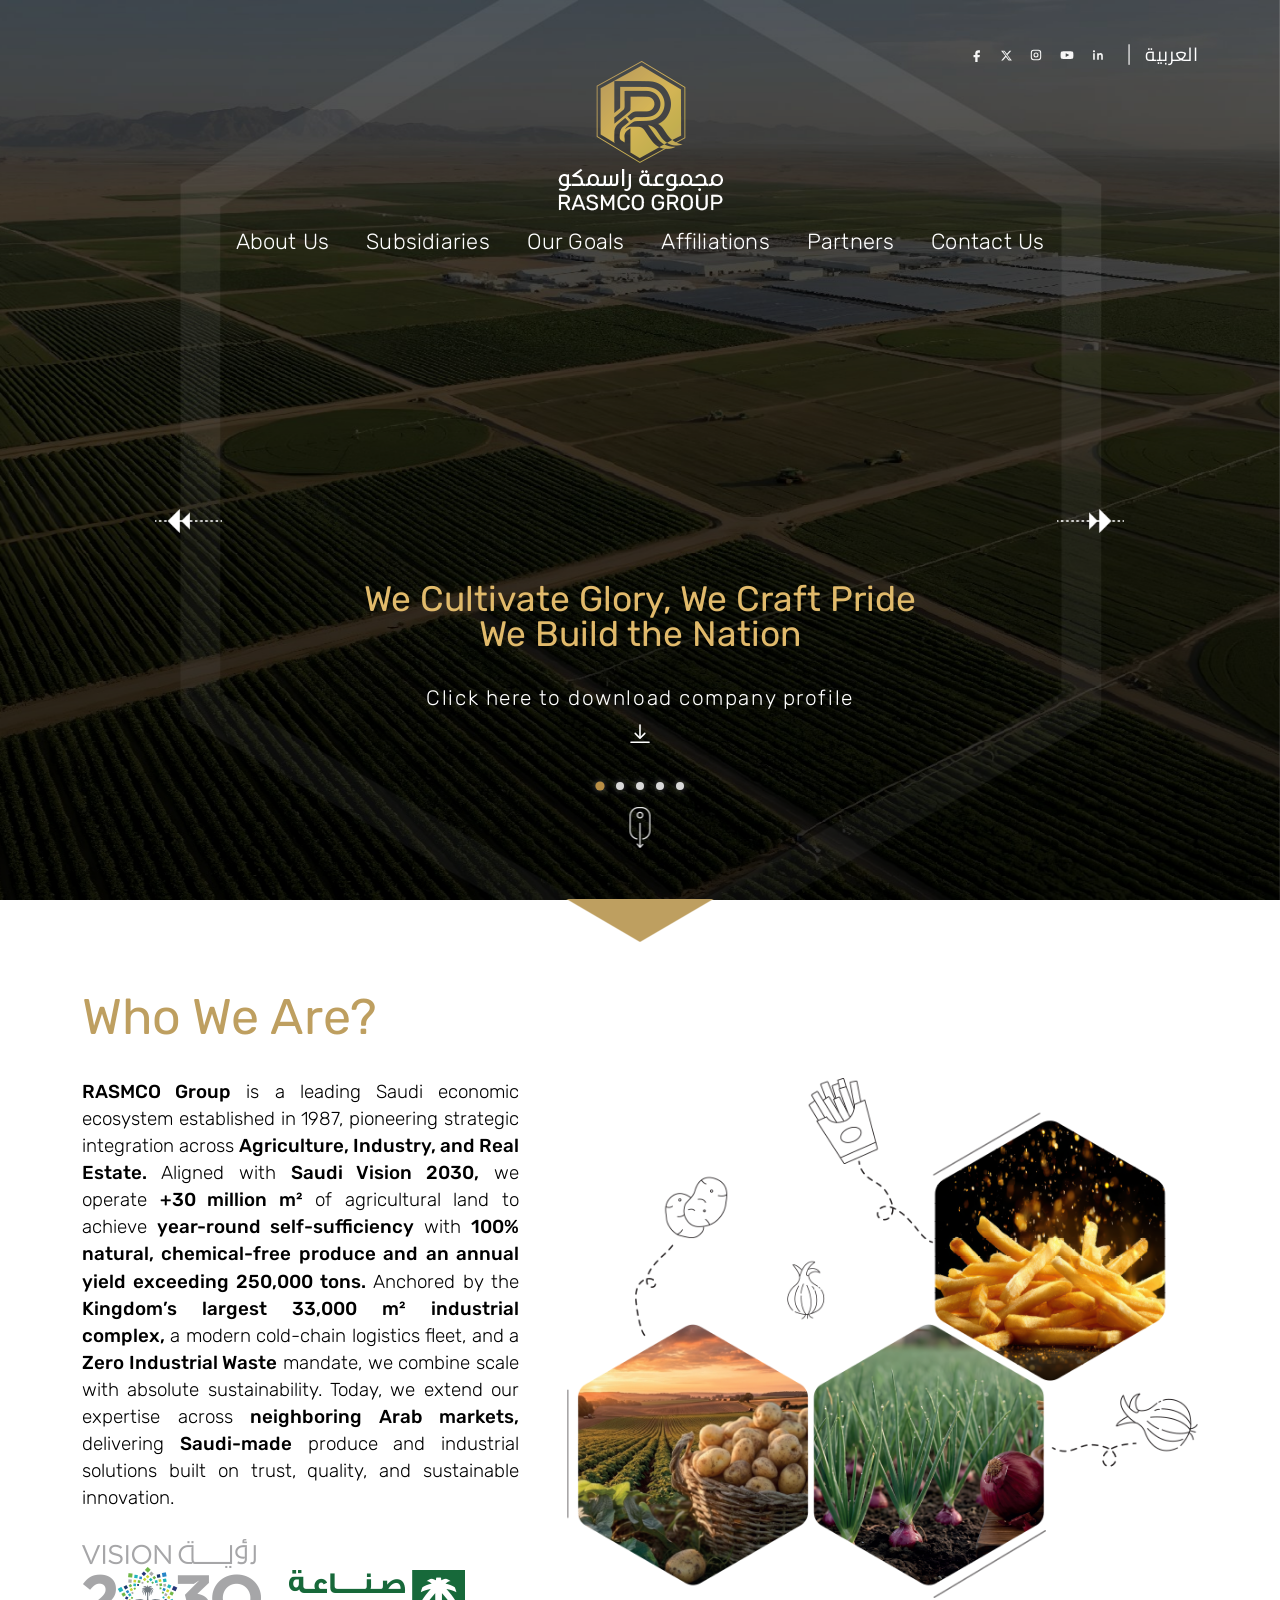
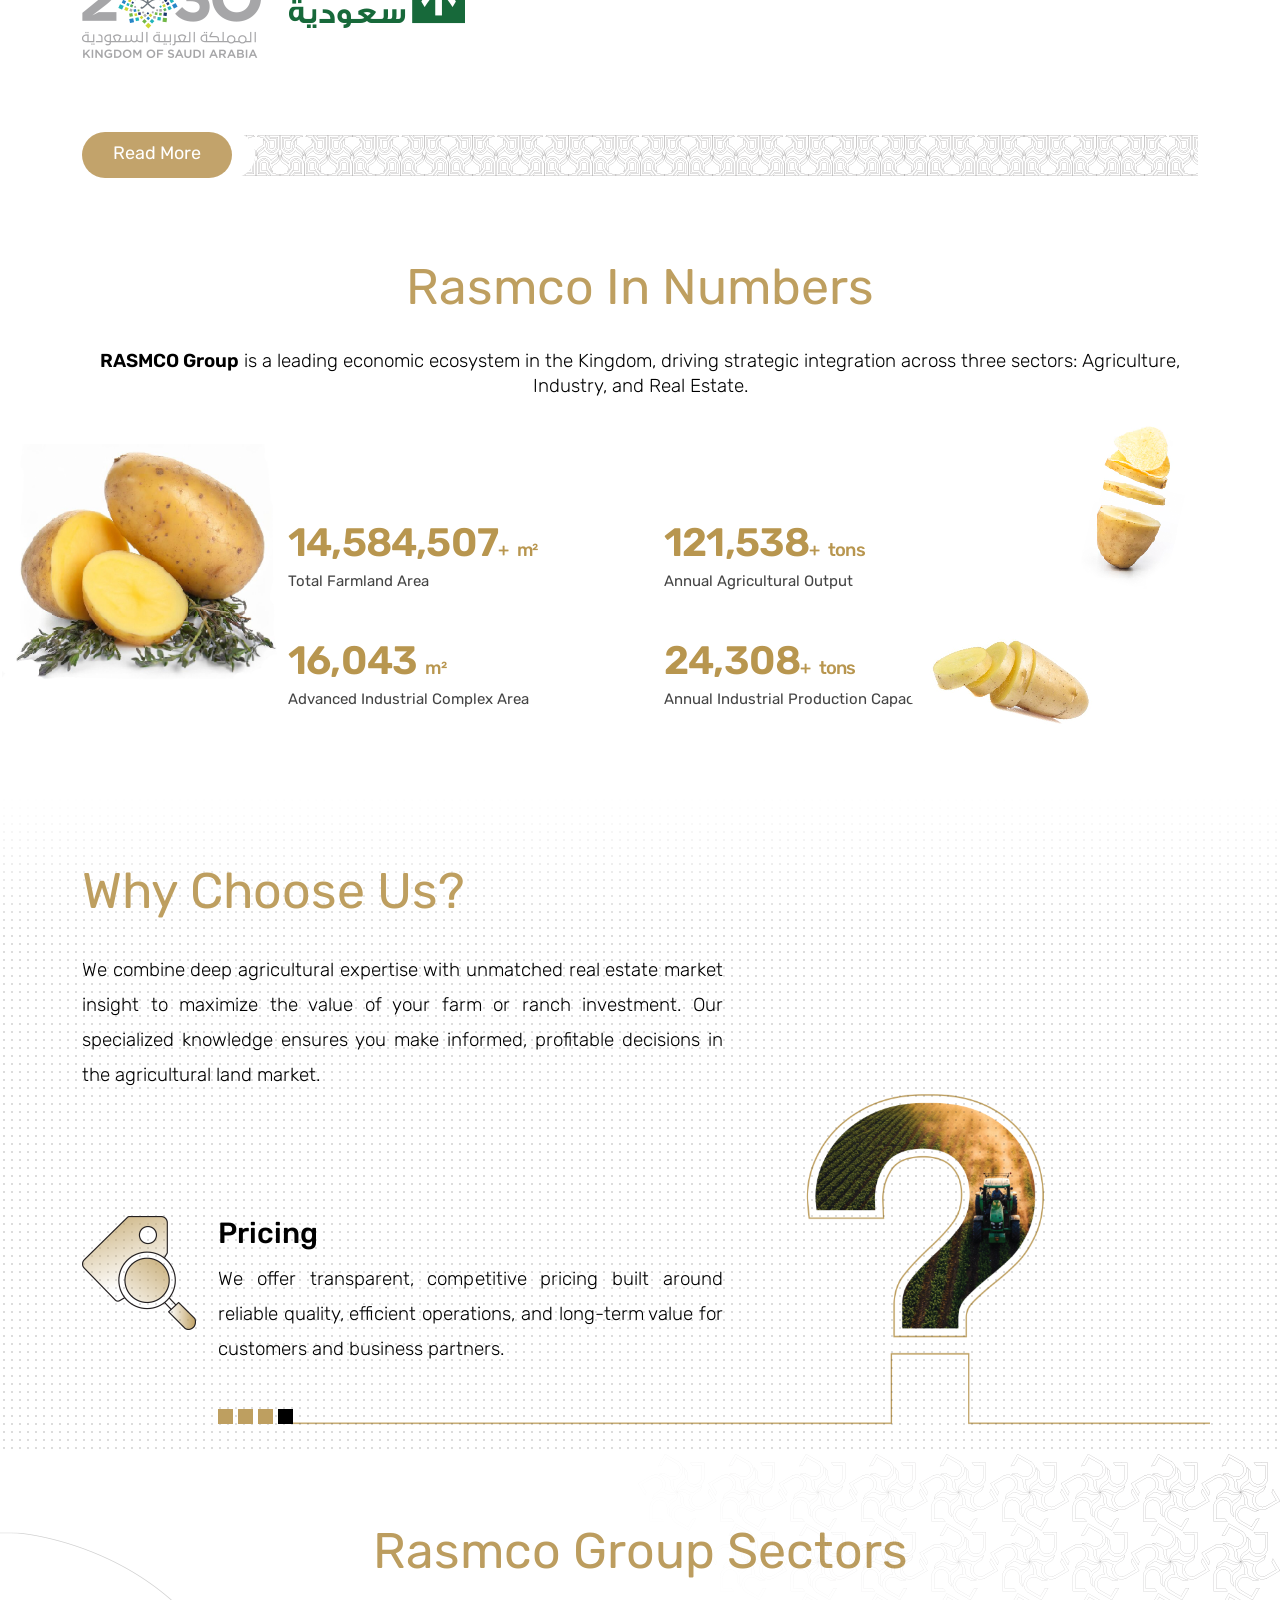
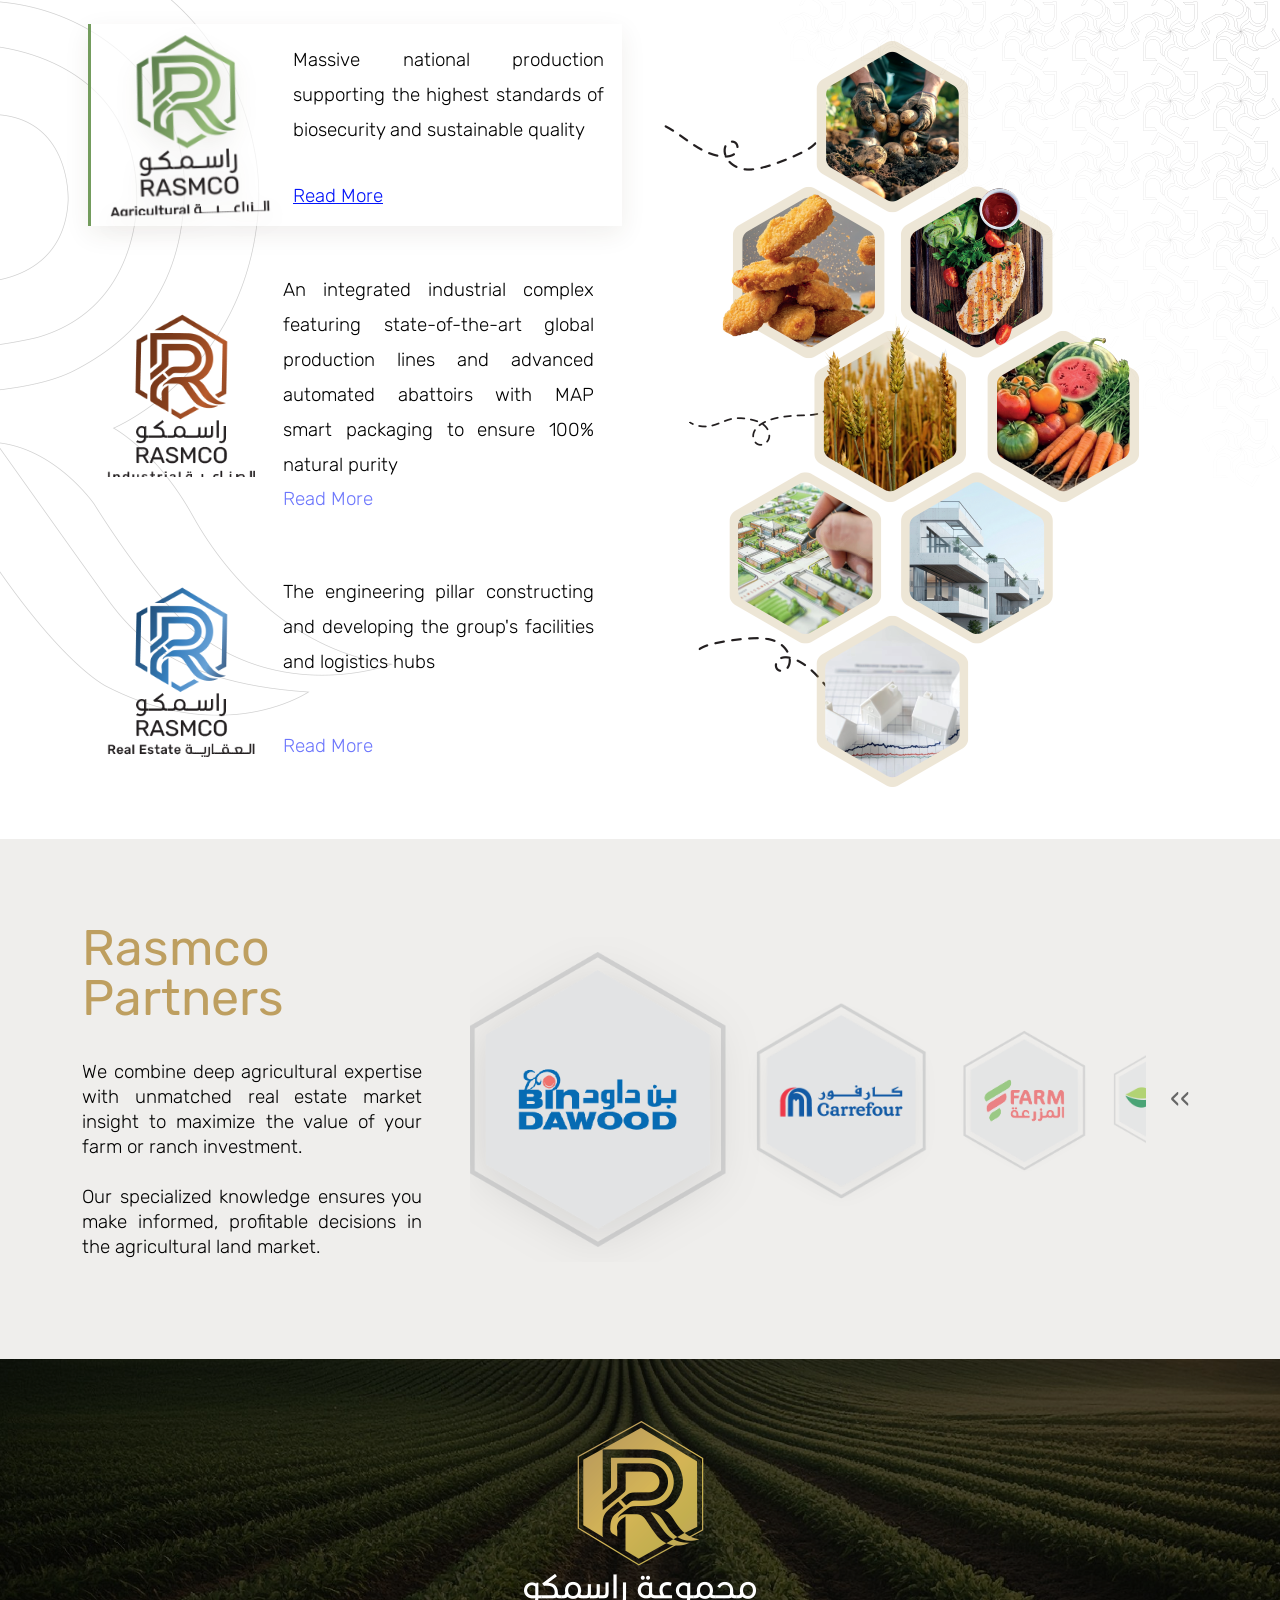
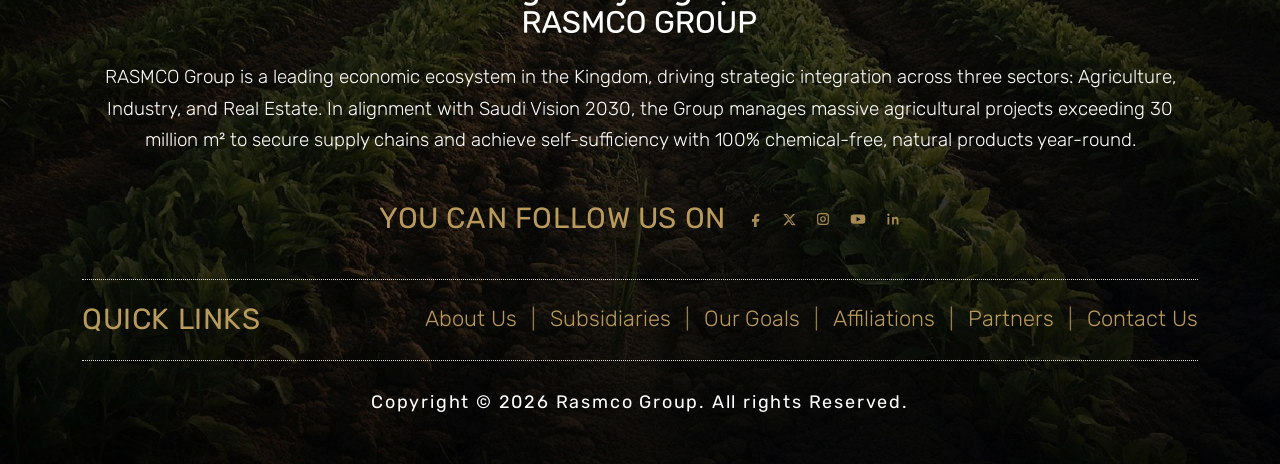
==== commit 4a3f8a83: "update" ====
--- a/index.html
+++ b/index.html
@@ -297,10 +297,10 @@
         <div class="col-lg-5 position-static">
           <div class="why-visual">
             <div class="slide_box">
-              <span></span>
-              <span class="active_slide"></span>
-              <span></span>
-              <span></span>
+              <span tabindex="0" role="button" aria-label="Show Experience slide"></span>
+              <span class="active_slide" tabindex="0" role="button" aria-label="Show Products slide"></span>
+              <span tabindex="0" role="button" aria-label="Show Delivery slide"></span>
+              <span tabindex="0" role="button" aria-label="Show Pricing slide"></span>
             </div>
             <img src="images/qs.png" alt="Agricultural operations across RASMCO farms" class="img-fluid" />
           </div>
--- a/style.css
+++ b/style.css
@@ -632,6 +632,7 @@
   bottom: 0px;
   left: 50%;
   transform: translateX(-50%);
+  pointer-events: auto;
   @media (min-width: 992px){
     left: -75px;
     transform: none;
@@ -643,6 +644,7 @@
   height: 15px;
   align-items: center;
   background: var(--gold);
+  cursor: pointer;
 }
 .slide_box span.active_slide{
   background: var(--body);
@@ -699,7 +701,8 @@
   margin-bottom: 28px;
   padding: 18px 22px;
   border-left: 3px solid transparent;
-  transition: background-color 0.3s ease, border-color 0.3s ease, transform 0.3s ease;
+  transition: background-color 0.35s ease, border-color 0.35s ease, transform 0.35s ease,
+    box-shadow 0.35s ease;
   position: relative;
   z-index: 1;
 }
@@ -710,6 +713,7 @@
   background: rgba(255, 255, 255, 0.72);
   border-left-color: var(--gold);
   transform: translateX(6px);
+  box-shadow: 0 8px 24px rgba(61, 46, 26, 0.08);
 }
 
 .sector-item:first-child:hover,
@@ -722,6 +726,14 @@
   width: 148px;
   flex: 0 0 148px;
   object-fit: contain;
+  transition: transform 0.45s cubic-bezier(0.2, 0.8, 0.2, 1), filter 0.35s ease;
+}
+
+.sector-item:hover .sector-logo,
+.sector-item:focus-within .sector-logo,
+.sector-item.active .sector-logo {
+  transform: scale(1.08) rotate(-2deg);
+  filter: drop-shadow(0 8px 10px rgba(61, 46, 26, 0.12));
 }
 
 .sector-body p {
@@ -730,6 +742,13 @@
   line-height: 35px;
   text-align: justify;
   margin-bottom: 6px;
+  transition: transform 0.35s ease;
+}
+
+.sector-item:hover .sector-body p,
+.sector-item:focus-within .sector-body p,
+.sector-item.active .sector-body p {
+  transform: translateX(4px);
 }
 
 .read-more-link {
@@ -738,6 +757,14 @@
   font-weight: 300;
   line-height: 22.5px;
   text-decoration: underline;
+  transition: color 0.25s ease, transform 0.3s ease;
+  display: inline-block;
+}
+
+.sector-item:hover .read-more-link,
+.sector-item:focus-within .read-more-link,
+.sector-item.active .read-more-link {
+  transform: translateX(4px);
 }
 
 .read-more-link:hover {
@@ -758,6 +785,10 @@
 
 .sectors-visual img {
   max-width: 418px;
+  height: 350px;
+  @media (min-width: 776px){
+    height: auto;
+  }
 }
 
 /* -------------------------------------------------------------------------- */
@@ -783,13 +814,15 @@
   width: 100%;
   display: flex;
   align-items: center;
+  justify-content: center;
   touch-action: pan-y;
 }
 
 .partners-viewport {
-  flex: 0 1 728px;
+  flex: 1 1 728px;
   max-width: 728px;
   width: 100%;
+  margin-inline: auto;
   overflow: hidden;
   position: relative;
   min-height: 325px;
@@ -802,6 +835,7 @@
   align-items: center;
   gap: 22px;
   width: max-content;
+  margin-inline: auto;
   transition: transform 0.6s cubic-bezier(0.25, 1, 0.5, 1);
   will-change: transform;
 }
@@ -901,8 +935,7 @@
 /* Medium Desktops & Laptops (992px - 1199.98px) */
 @media (max-width: 1199.98px) {
   .partners-viewport {
-    flex: 0 1 580px;
-    max-width: 580px;
+    flex-basis: 580px;
     min-height: 260px;
   }
 
@@ -944,8 +977,9 @@
   }
 
   .partners-viewport {
-    flex: 0 1 580px;
-    max-width: 580px;
+    flex: 0 1 auto;
+    width: 100%;
+    max-width: 728px;
     min-height: 260px;
   }
 
@@ -981,8 +1015,8 @@
   }
 
   .partners-viewport {
-    flex: 0 1 445px;
-    max-width: 445px;
+    width: 100%;
+    max-width: 100%;
     min-height: 215px;
   }
 
@@ -1022,8 +1056,8 @@
   }
 
   .partners-viewport {
-    flex: 0 1 330px;
-    max-width: 330px;
+    width: 100%;
+    max-width: 100%;
     min-height: 165px;
   }
 
@@ -1061,8 +1095,8 @@
 /* Small Mobile (< 375px) */
 @media (max-width: 374.98px) {
   .partners-viewport {
-    flex: 0 1 270px;
-    max-width: 270px;
+    width: 100%;
+    max-width: 100%;
     min-height: 140px;
   }
 
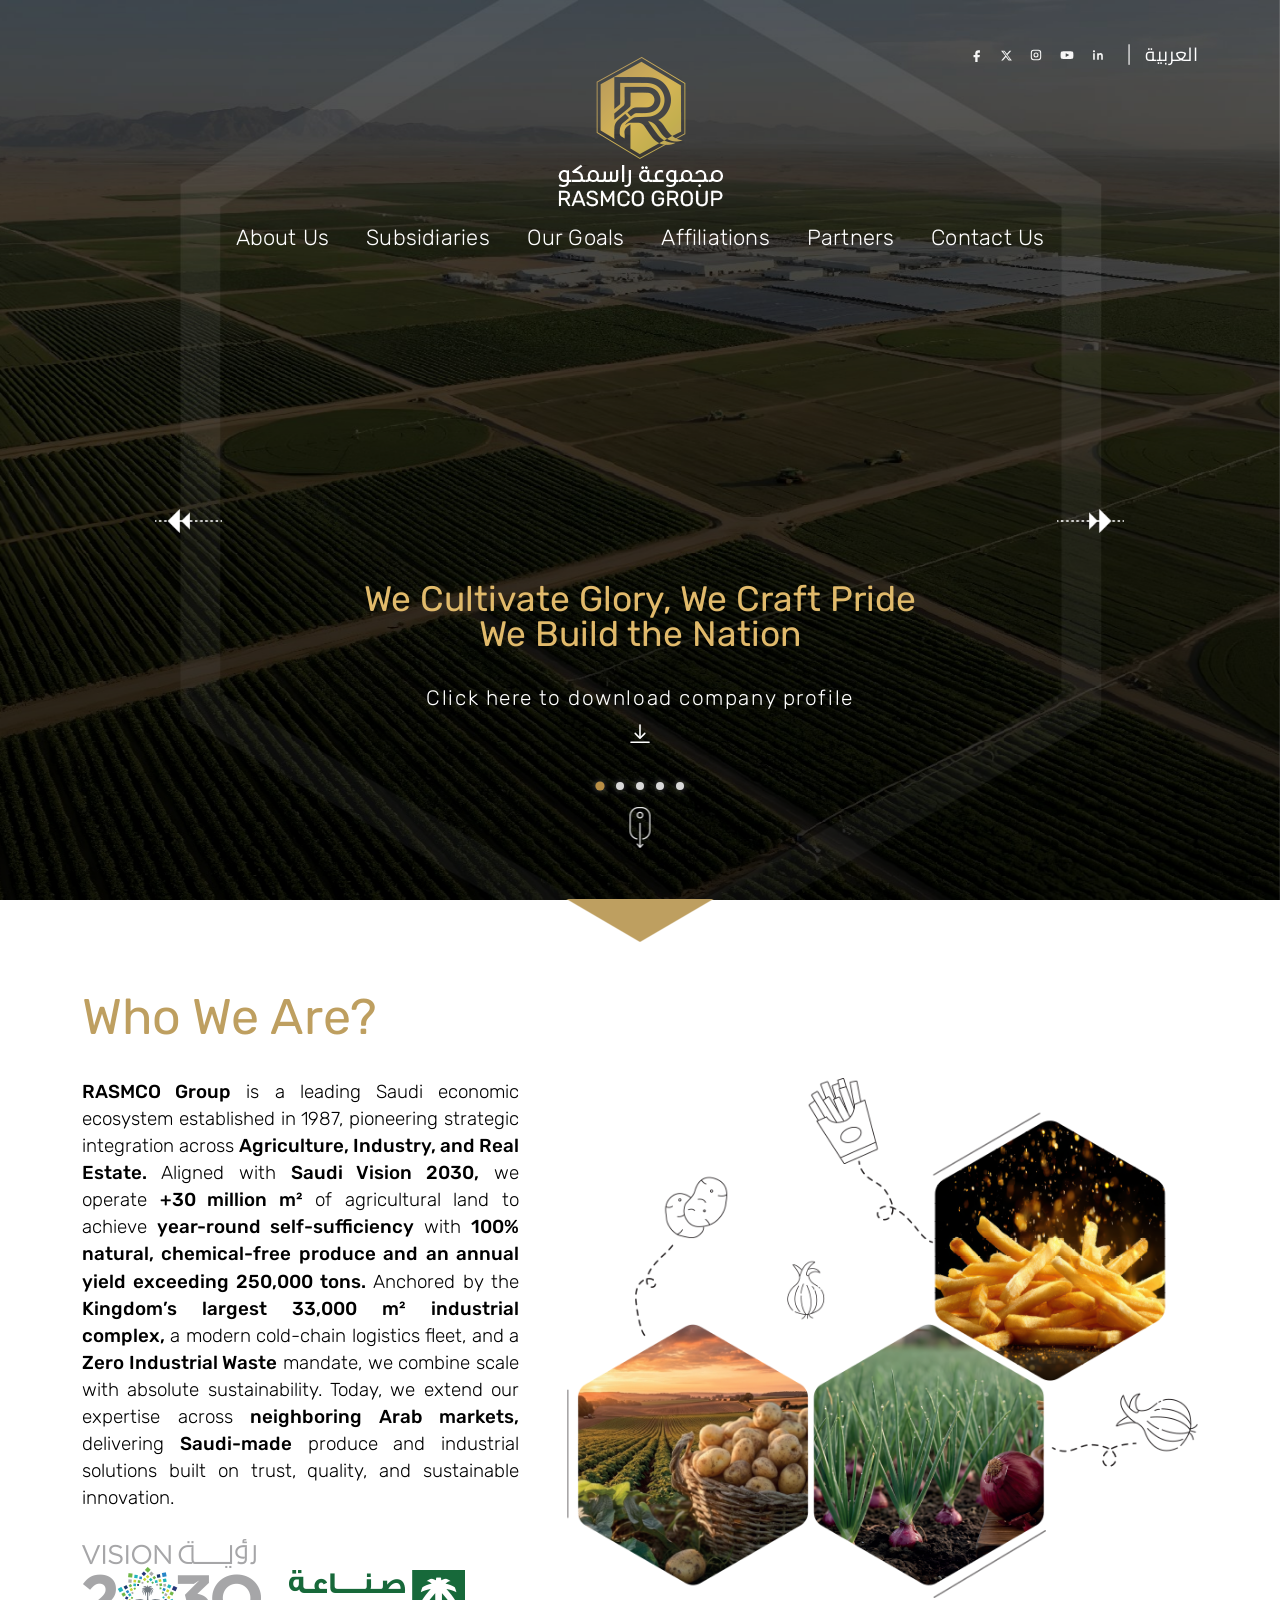
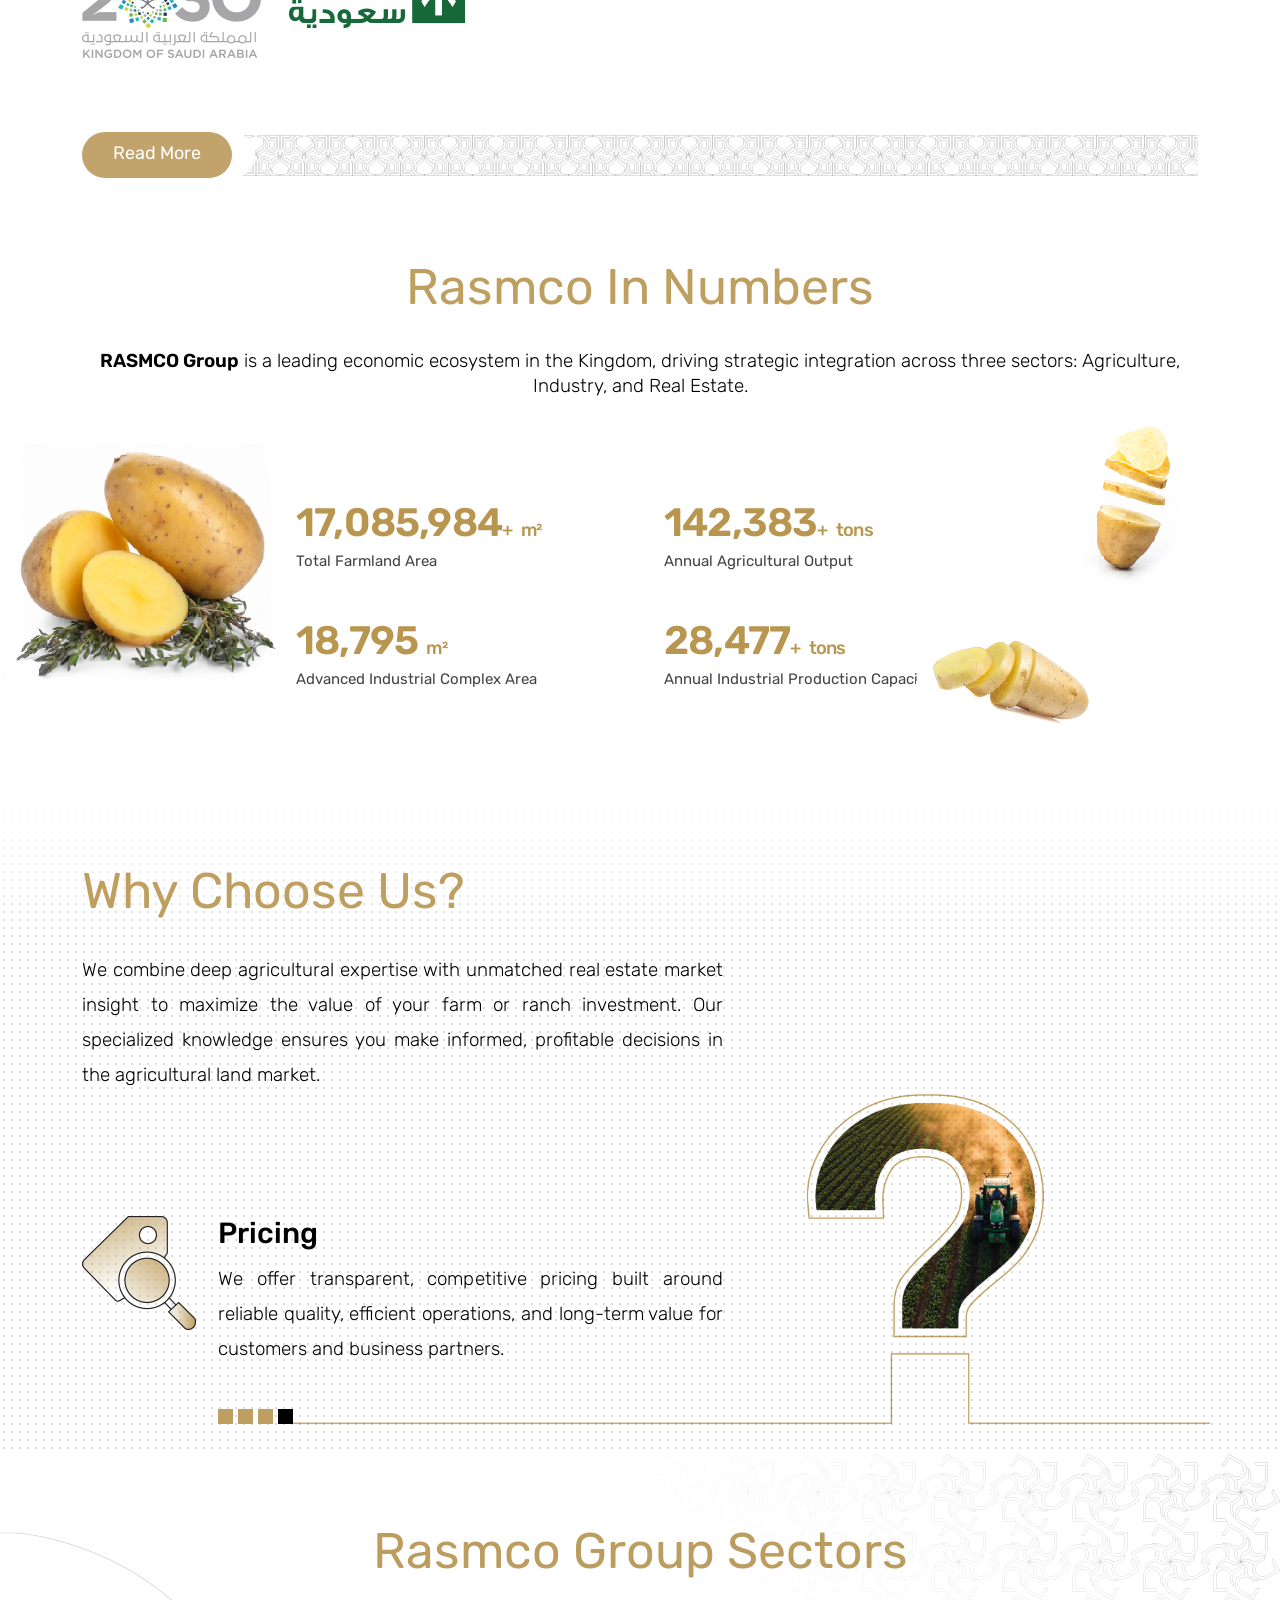
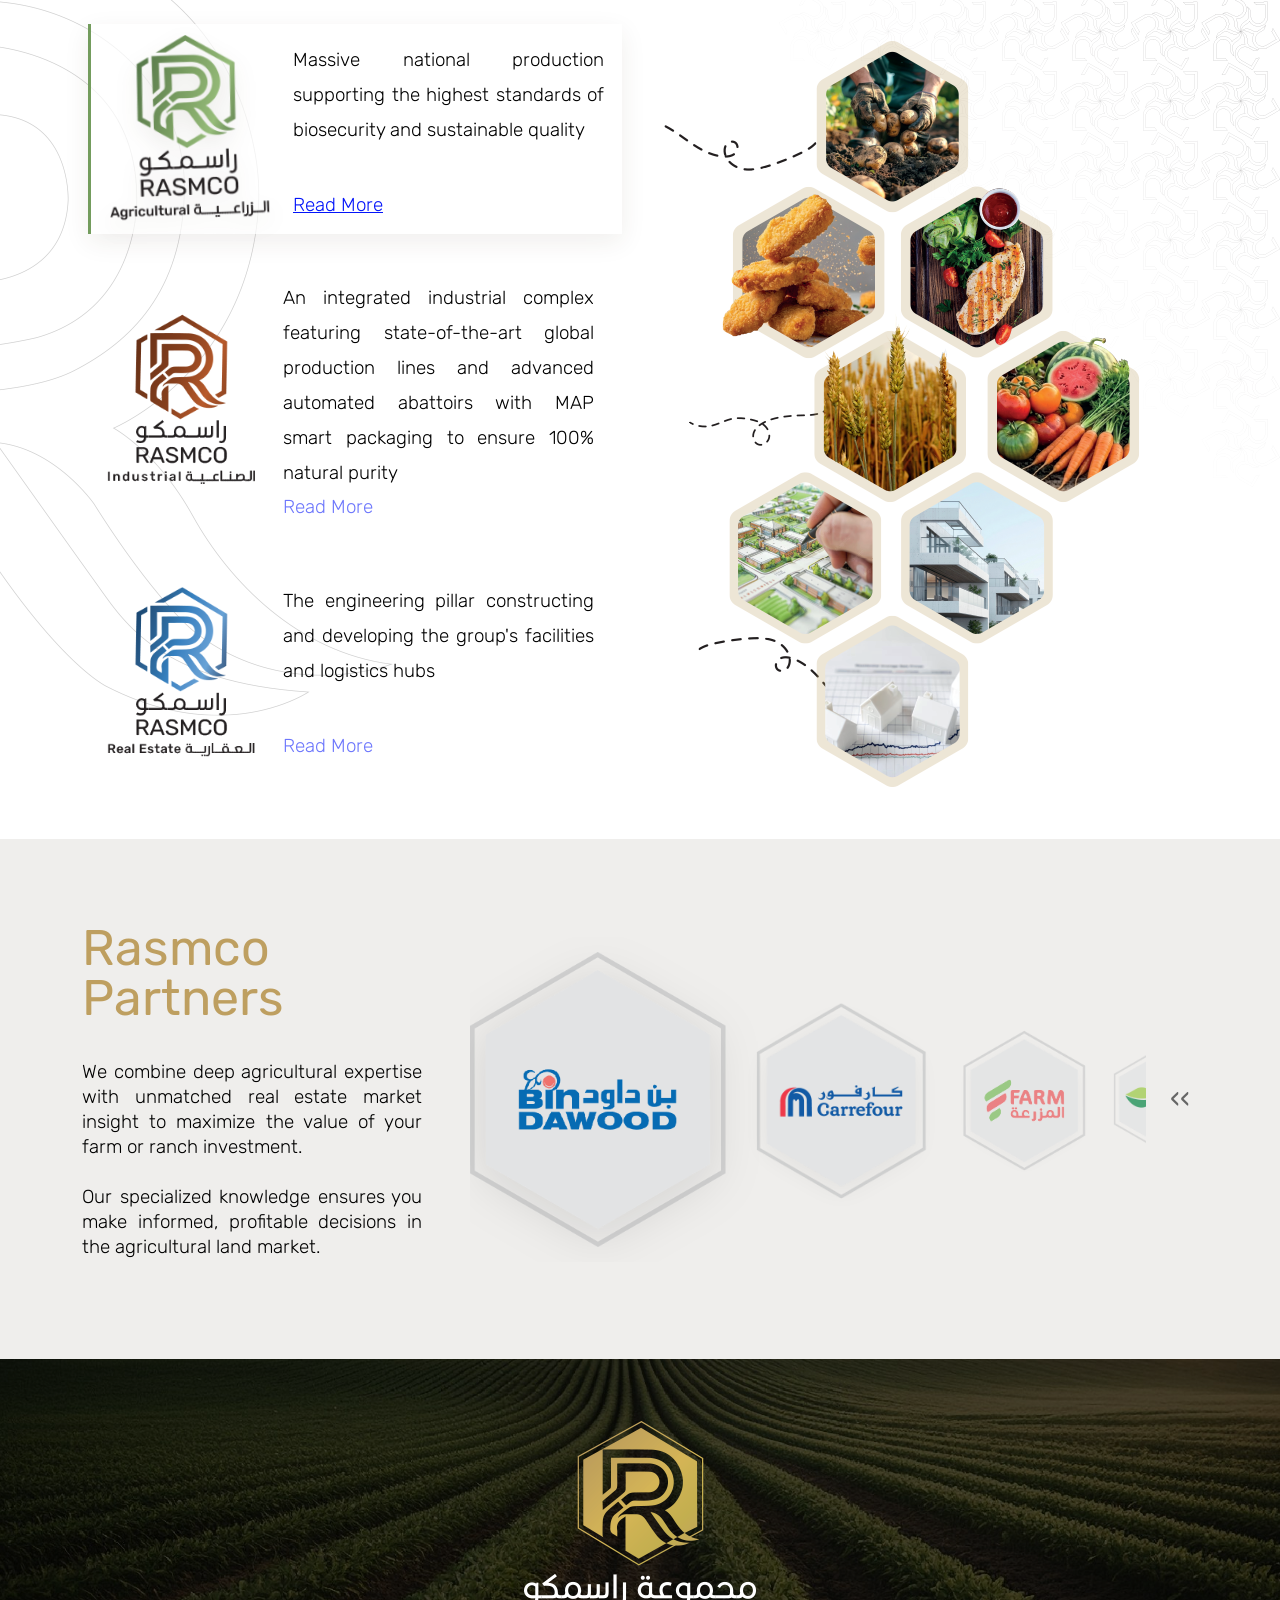
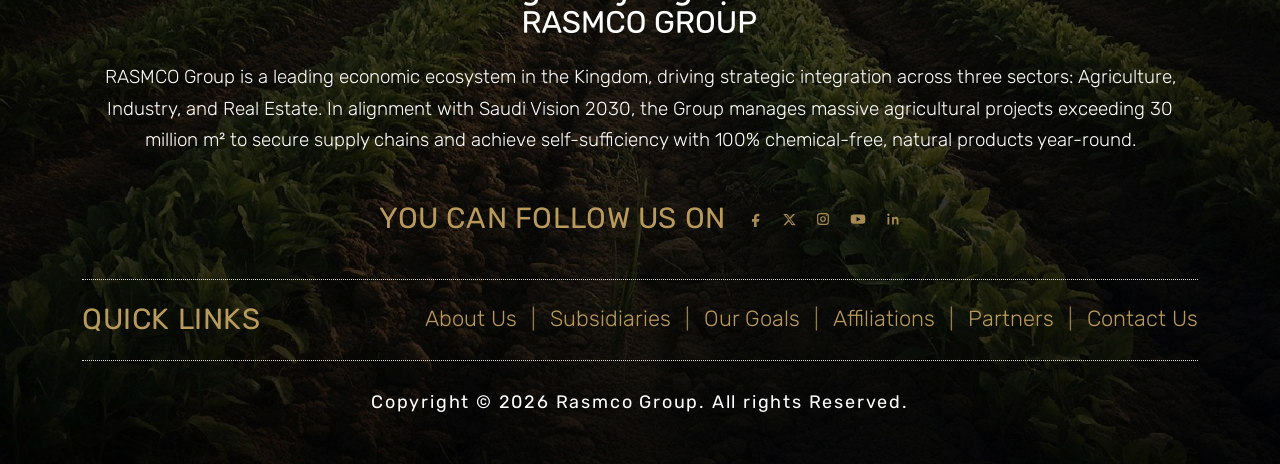
==== commit 30cd2b93: "updated responsive" ====
--- a/index.html
+++ b/index.html
@@ -33,7 +33,7 @@
     </svg> -->
 
     <header class="hero-header">
-      <div class="container hero-topbar d-flex justify-content-end align-items-center">
+      <div class="container hero-topbar d-flex justify-content-center mb-4 mb-md-0 justify-content-md-end align-items-center">
         <div class="social-links d-flex align-items-center">
           <a href="#" aria-label="Facebook" class="social-link">
             <svg viewBox="0 0 24 24" width="14" height="14" fill="currentColor">
--- a/style.css
+++ b/style.css
@@ -67,13 +67,16 @@
   width: 100%;
   height: 100%;
   background-position: center top;
-  background-size: cover;
+  background-size: 180% 100%;
   background-repeat: no-repeat;
   will-change: transform;
   transform: translateX(100%);
   visibility: hidden;
   transition: transform 0.8s cubic-bezier(0.4, 0, 0.2, 1);
   z-index: 0;
+  @media (min-width: 768px){
+    background-size: cover;
+  }
 }
 
 .hero-bg-slide.active {
@@ -355,13 +358,16 @@
 .hero-notch {
   position: absolute;
   left: 50%;
-  bottom: -42px;
   width: 147px;
+  bottom: -28px;
   height: 43px;
   transform: translateX(-50%);
   background: var(--gold);
   clip-path: polygon(0 0, 100% 0, 50% 100%);
   z-index: 4;
+  @media (min-width: 768px){
+      bottom: -42px;
+  }
 }
 
 /* -------------------------------------------------------------------------- */
@@ -422,6 +428,16 @@
   color: var(--white);
 }
 
+.btn-gold:focus,
+.btn-gold:focus-visible,
+.btn-gold:active {
+  background: var(--gold-btn) !important;
+  color: var(--white) !important;
+  border-color: transparent !important;
+  box-shadow: none !important;
+  outline: none !important;
+}
+
 .who-visual {
   display: flex;
   justify-content: center;
@@ -455,7 +471,11 @@
   font-weight: 300;
   line-height: 25px;
   max-width: 1296px;
-  margin: 0 auto 28px;
+    margin: 0 auto 0px;
+
+  @media (min-width: 768px){
+    margin: 0 auto 28px;
+  }
 }
 
 .numbers-intro strong {
@@ -464,8 +484,11 @@
 
 .numbers-stage {
   position: relative;
-  min-height: 340px;
-  padding: 20px 0 10px;
+  min-height: 0;
+  @media (min-width: 768px){
+    min-height: 340px;
+  }
+  /* padding: 20px 0 10px; */
 }
 
 .numbers-grid {
@@ -526,11 +549,14 @@
 
 .why-section {
   position: relative;
-  padding: 70px 0 40px;
+  padding: 20px 0 10px;
   background-color: var(--white);
   background-image: radial-gradient(#dcdcdc 1px, transparent 1.2px);
   background-size: 8px 8px;
   background-position: 0 120px;
+  @media (min-width: 992px){
+      padding: 70px 0 40px;
+  }
 }
 
 .why-section::before {
@@ -786,7 +812,7 @@
 .sectors-visual img {
   max-width: 418px;
   height: 350px;
-  @media (min-width: 776px){
+  @media (min-width: 768px){
     height: auto;
   }
 }
@@ -836,7 +862,7 @@
   gap: 22px;
   width: max-content;
   margin-inline: auto;
-  transition: transform 0.6s cubic-bezier(0.25, 1, 0.5, 1);
+  transition: transform 0.7s linear;
   will-change: transform;
 }
 
@@ -866,6 +892,7 @@
   visibility: hidden;
   pointer-events: none;
   display: block;
+  cursor: pointer;
 }
 
 /* Strictly the 4 active slides are visible */
@@ -1208,11 +1235,14 @@
   display: flex;
   flex-wrap: wrap;
   align-items: center;
-  justify-content: center;
+  justify-content: flex-start;
   gap: 10px 14px;
   color: var(--gold-footer);
   font-size: 21.91px;
   font-weight: 300;
+  @media (min-width: 768px){
+    justify-content: center;
+  }
 }
 
 .footer-nav a {
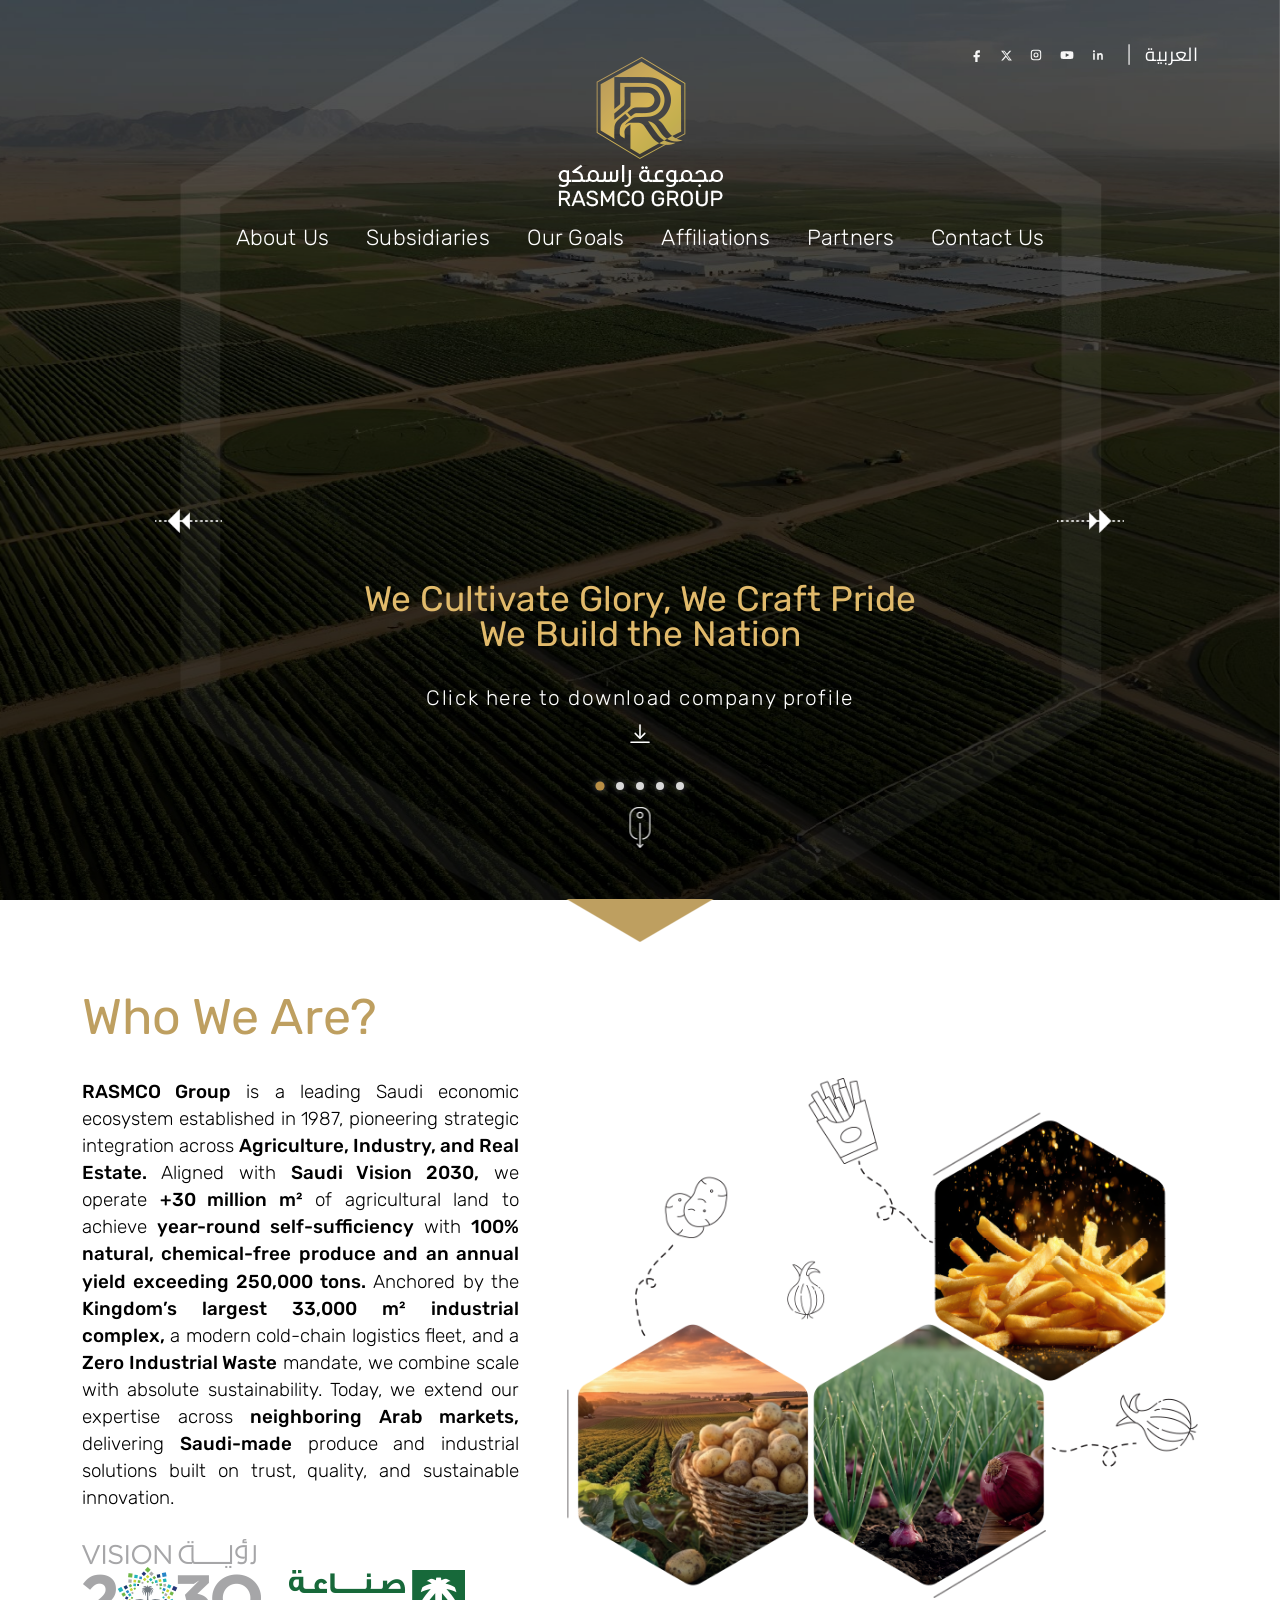
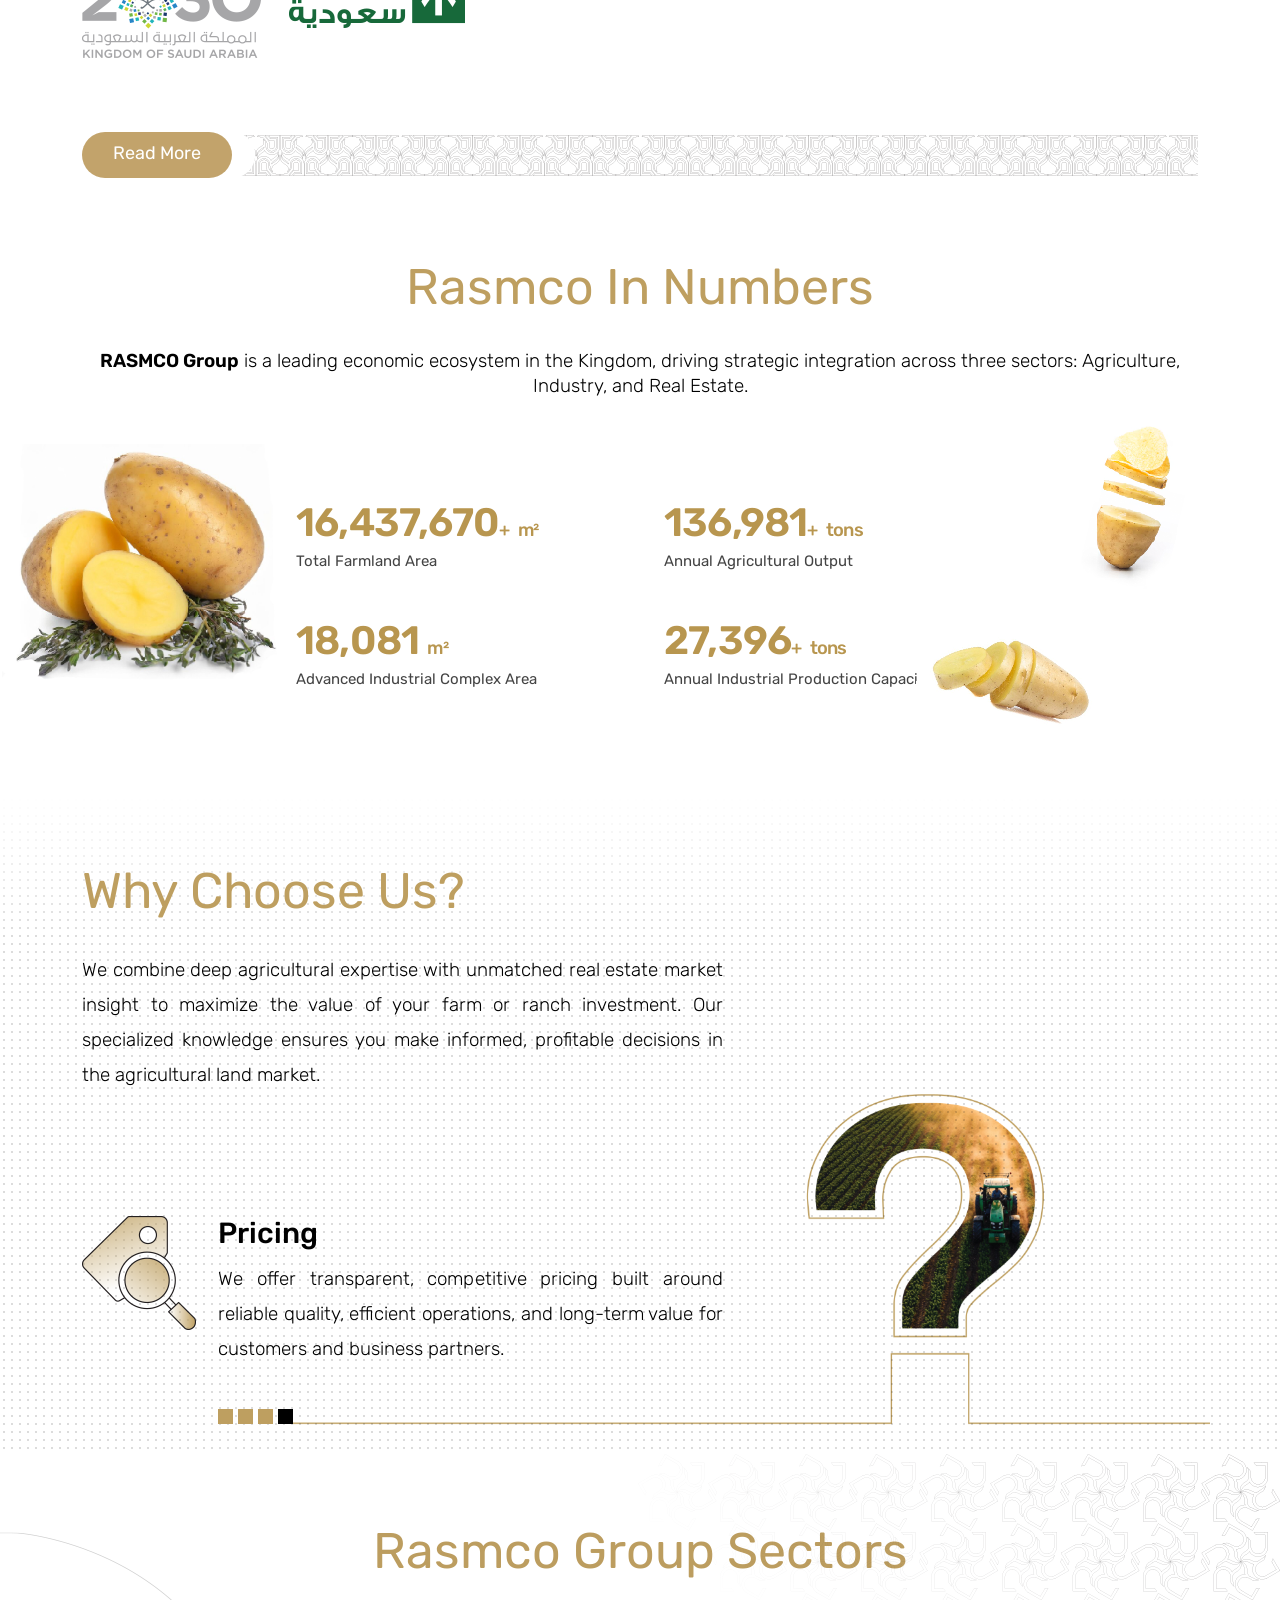
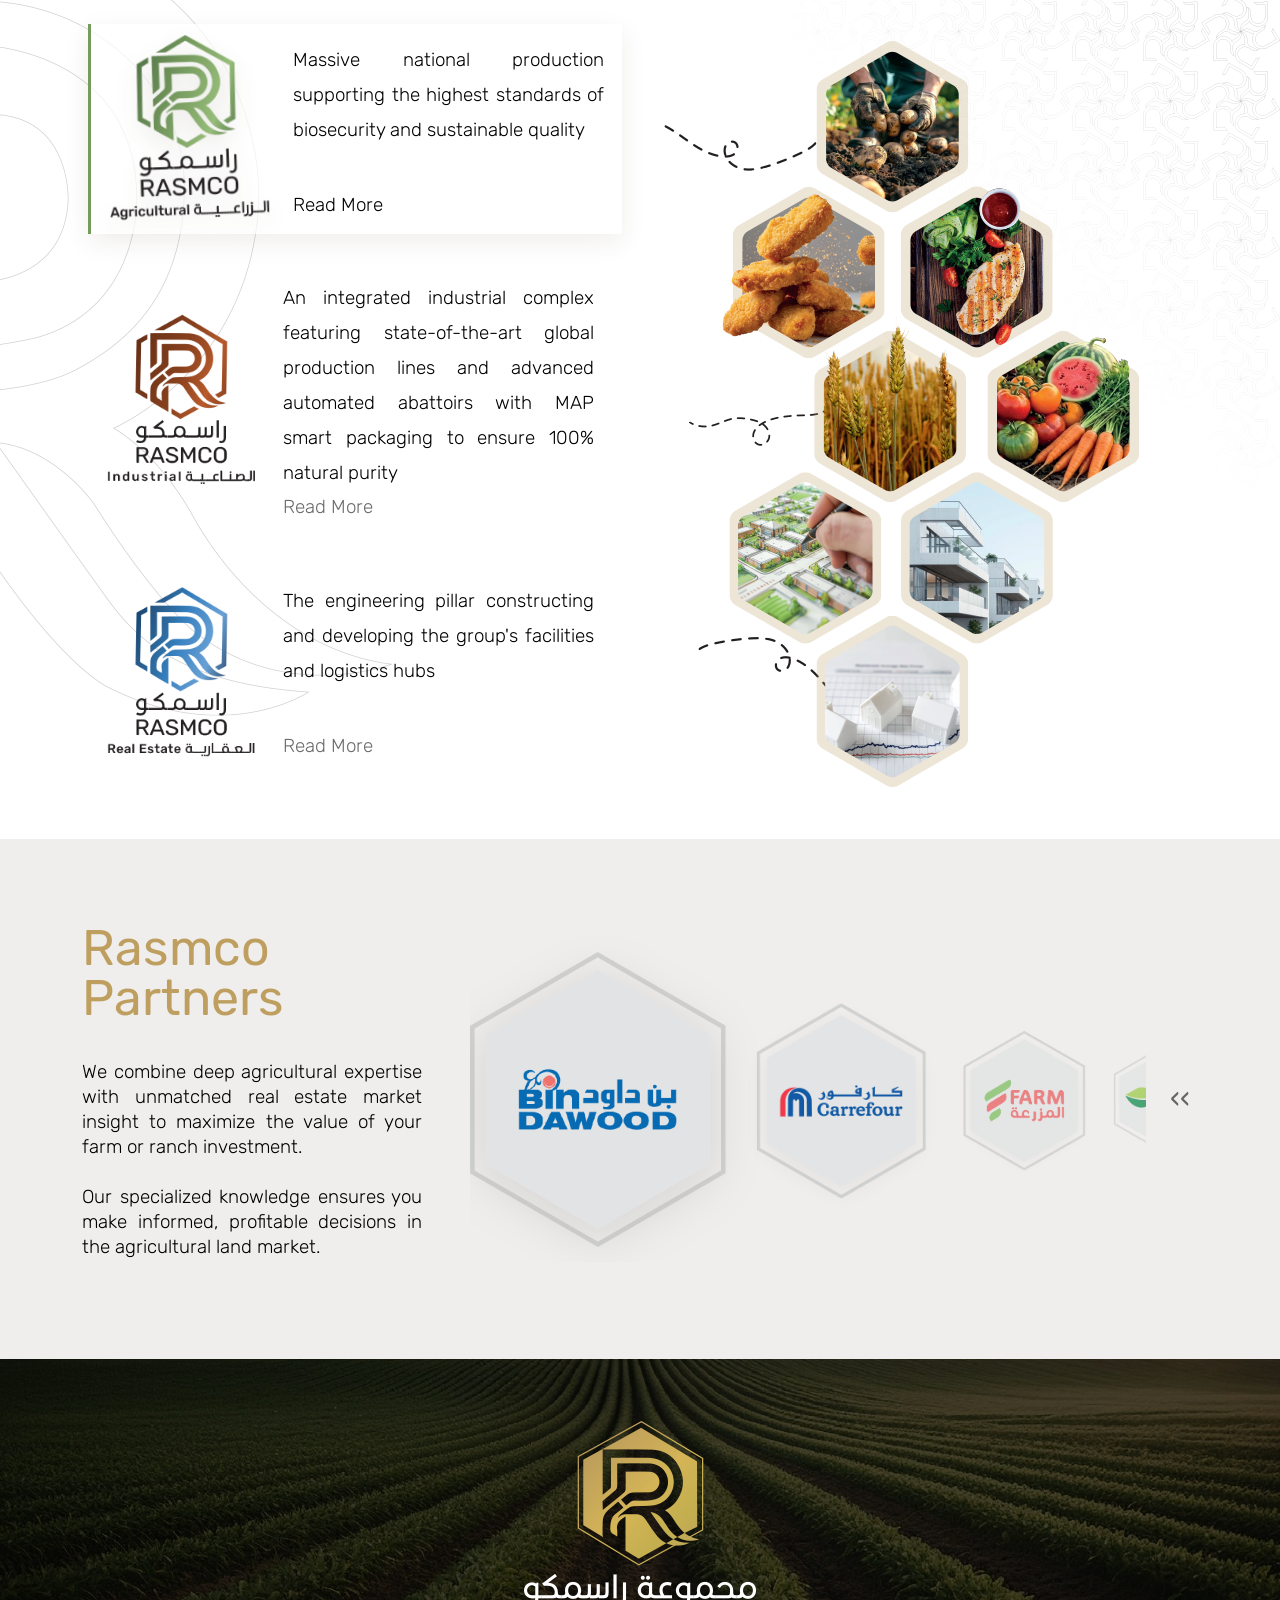
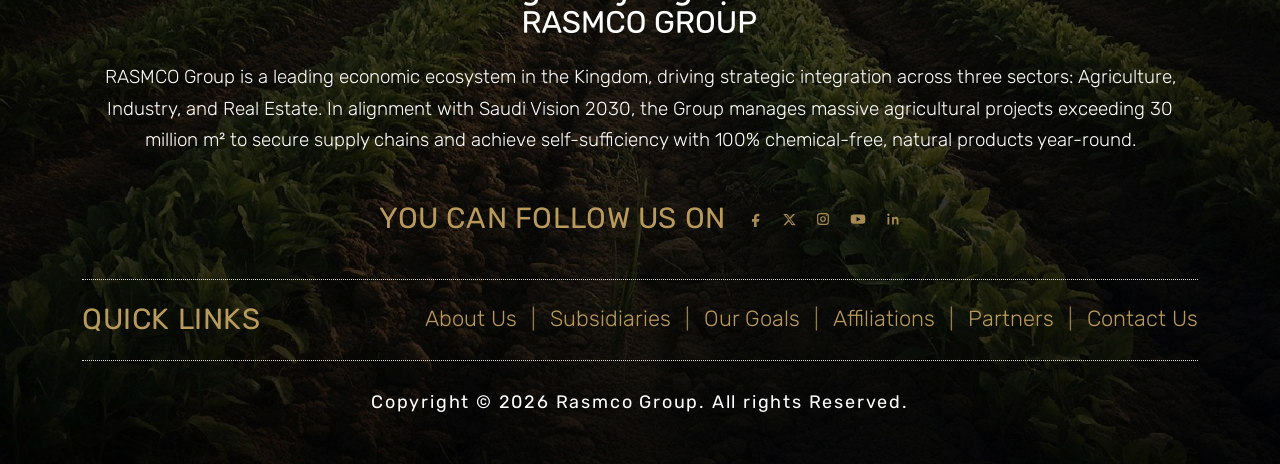
==== commit 444a775b: "slider change" ====
--- a/index.html
+++ b/index.html
@@ -33,7 +33,8 @@
     </svg> -->
 
     <header class="hero-header">
-      <div class="container hero-topbar d-flex justify-content-center mb-4 mb-md-0 justify-content-md-end align-items-center">
+      <div
+        class="container hero-topbar d-flex justify-content-center mb-4 mb-md-0 justify-content-md-end align-items-center">
         <div class="social-links d-flex align-items-center">
           <a href="#" aria-label="Facebook" class="social-link">
             <svg viewBox="0 0 24 24" width="14" height="14" fill="currentColor">
@@ -242,7 +243,8 @@
             </div>
             <div>
               <h3 data-i18n="whyExpTitle">Experience</h3>
-              <p data-i18n="whyExpCopy">Decades of agricultural expertise and regional market knowledge help us make confident decisions, from cultivating the land to delivering value for every partner.</p>
+              <p data-i18n="whyExpCopy">Decades of agricultural expertise and regional market knowledge help us make
+                confident decisions, from cultivating the land to delivering value for every partner.</p>
             </div>
           </div>
           <div class="why-panel py-2 py-md-5 d-flex" data-panel="products">
@@ -261,7 +263,8 @@
             </div>
             <div>
               <h3 data-i18n="whyProdTitle">Products</h3>
-              <p data-i18n="whyProdCopy">From naturally grown produce to integrated industrial solutions, our products are developed with consistent quality, responsible production, and customer needs in mind.</p>
+              <p data-i18n="whyProdCopy">From naturally grown produce to integrated industrial solutions, our products
+                are developed with consistent quality, responsible production, and customer needs in mind.</p>
             </div>
           </div>
           <div class="why-panel py-2 py-md-5 d-flex" data-panel="delivery">
@@ -281,7 +284,8 @@
             </div>
             <div>
               <h3 data-i18n="whyDelTitle">Delivery</h3>
-              <p data-i18n="whyDelCopy">Our modern cold-chain logistics network keeps products fresh and protected, supporting dependable delivery from RASMCO farms and facilities to markets across the region.</p>
+              <p data-i18n="whyDelCopy">Our modern cold-chain logistics network keeps products fresh and protected,
+                supporting dependable delivery from RASMCO farms and facilities to markets across the region.</p>
             </div>
           </div>
           <div class="why-panel py-2 py-md-5 d-flex active" data-panel="pricing">
@@ -290,7 +294,8 @@
             </div>
             <div>
               <h3 data-i18n="whyPriceTitle">Pricing</h3>
-              <p data-i18n="whyPriceCopy">We offer transparent, competitive pricing built around reliable quality, efficient operations, and long-term value for customers and business partners.</p>
+              <p data-i18n="whyPriceCopy">We offer transparent, competitive pricing built around reliable quality,
+                efficient operations, and long-term value for customers and business partners.</p>
             </div>
           </div>
         </div>
--- a/style.css
+++ b/style.css
@@ -778,11 +778,11 @@
 }
 
 .read-more-link {
-  color: var(--link-blue);
+  color: var(--black);
   font-size: 18.75px;
   font-weight: 300;
   line-height: 22.5px;
-  text-decoration: underline;
+  text-decoration: none;
   transition: color 0.25s ease, transform 0.3s ease;
   display: inline-block;
 }
@@ -794,7 +794,7 @@
 }
 
 .read-more-link:hover {
-  color: #0000cc;
+  color: #000000;
 }
 
 .read-more-link.is-disabled {
@@ -854,6 +854,7 @@
   min-height: 325px;
   display: flex;
   align-items: center;
+  justify-content: flex-start;
 }
 
 .partners-track {
@@ -861,8 +862,8 @@
   align-items: center;
   gap: 22px;
   width: max-content;
-  margin-inline: auto;
-  transition: transform 0.7s linear;
+  margin: 0;
+  transition: transform 0.7s cubic-bezier(0.25, 1, 0.5, 1);
   will-change: transform;
 }
 
@@ -882,10 +883,10 @@
   width: auto;
   max-width: none;
   object-fit: contain;
-  transition: height 0.6s cubic-bezier(0.25, 1, 0.5, 1),
+  transition: height 0.7s cubic-bezier(0.25, 1, 0.5, 1),
     filter 0.6s ease,
     transform 0.3s ease,
-    opacity 0.5s ease;
+    opacity 0.6s ease;
   user-select: none;
   -webkit-user-drag: none;
   opacity: 0;
@@ -895,13 +896,22 @@
   cursor: pointer;
 }
 
-/* Strictly the 4 active slides are visible */
+/* Strictly the active and exiting slides are visible */
+.partner-slide.active-exit .partner-img,
 .partner-slide.active-1 .partner-img,
 .partner-slide.active-2 .partner-img,
 .partner-slide.active-3 .partner-img,
 .partner-slide.active-4 .partner-img {
   visibility: visible;
   pointer-events: auto;
+}
+
+/* Exiting logo: stays full size (same as active-1) so it smoothly slides out */
+.partner-slide.active-exit .partner-img {
+  height: 295px;
+  opacity: 1;
+  filter: drop-shadow(0 8px 24px rgba(0, 0, 0, 0.11));
+  pointer-events: none;
 }
 
 /* 1st logo: Active 1 - Even bigger (295px) */
@@ -974,6 +984,7 @@
     height: 85px;
   }
 
+  .partner-slide.active-exit .partner-img,
   .partner-slide.active-1 .partner-img {
     height: 230px;
   }
@@ -1018,6 +1029,7 @@
     height: 85px;
   }
 
+  .partner-slide.active-exit .partner-img,
   .partner-slide.active-1 .partner-img {
     height: 230px;
   }
@@ -1055,6 +1067,7 @@
     height: 68px;
   }
 
+  .partner-slide.active-exit .partner-img,
   .partner-slide.active-1 .partner-img {
     height: 180px;
   }
@@ -1096,6 +1109,7 @@
     height: 52px;
   }
 
+  .partner-slide.active-exit .partner-img,
   .partner-slide.active-1 .partner-img {
     height: 135px;
   }
@@ -1135,6 +1149,7 @@
     height: 44px;
   }
 
+  .partner-slide.active-exit .partner-img,
   .partner-slide.active-1 .partner-img {
     height: 112px;
   }
@@ -1399,9 +1414,7 @@
   }
 
   .hero-nav {
-    background: rgba(0, 0, 0, 0.55);
     margin-top: 12px;
-    border-radius: 12px;
   }
 
   .hero-nav .navbar-collapse {
@@ -1503,11 +1516,34 @@
 
   .sector-item {
     flex-direction: column;
-    align-items: flex-start;
+    align-items: center;
+    text-align: center;
+  }
+
+  .sector-logo {
+    width: 168px;
+    flex-basis: 168px;
+    margin: 0 auto;
   }
 
   .footer-logo {
     width: 180px;
+  }
+
+  .footer-nav {
+    display: grid;
+    grid-template-columns: repeat(3, 1fr);
+    gap: 14px 8px;
+    text-align: center;
+    justify-content: stretch;
+  }
+
+  .footer-nav span {
+    display: none;
+  }
+
+  .quick-title {
+    text-align: center;
   }
 
   .copyright {
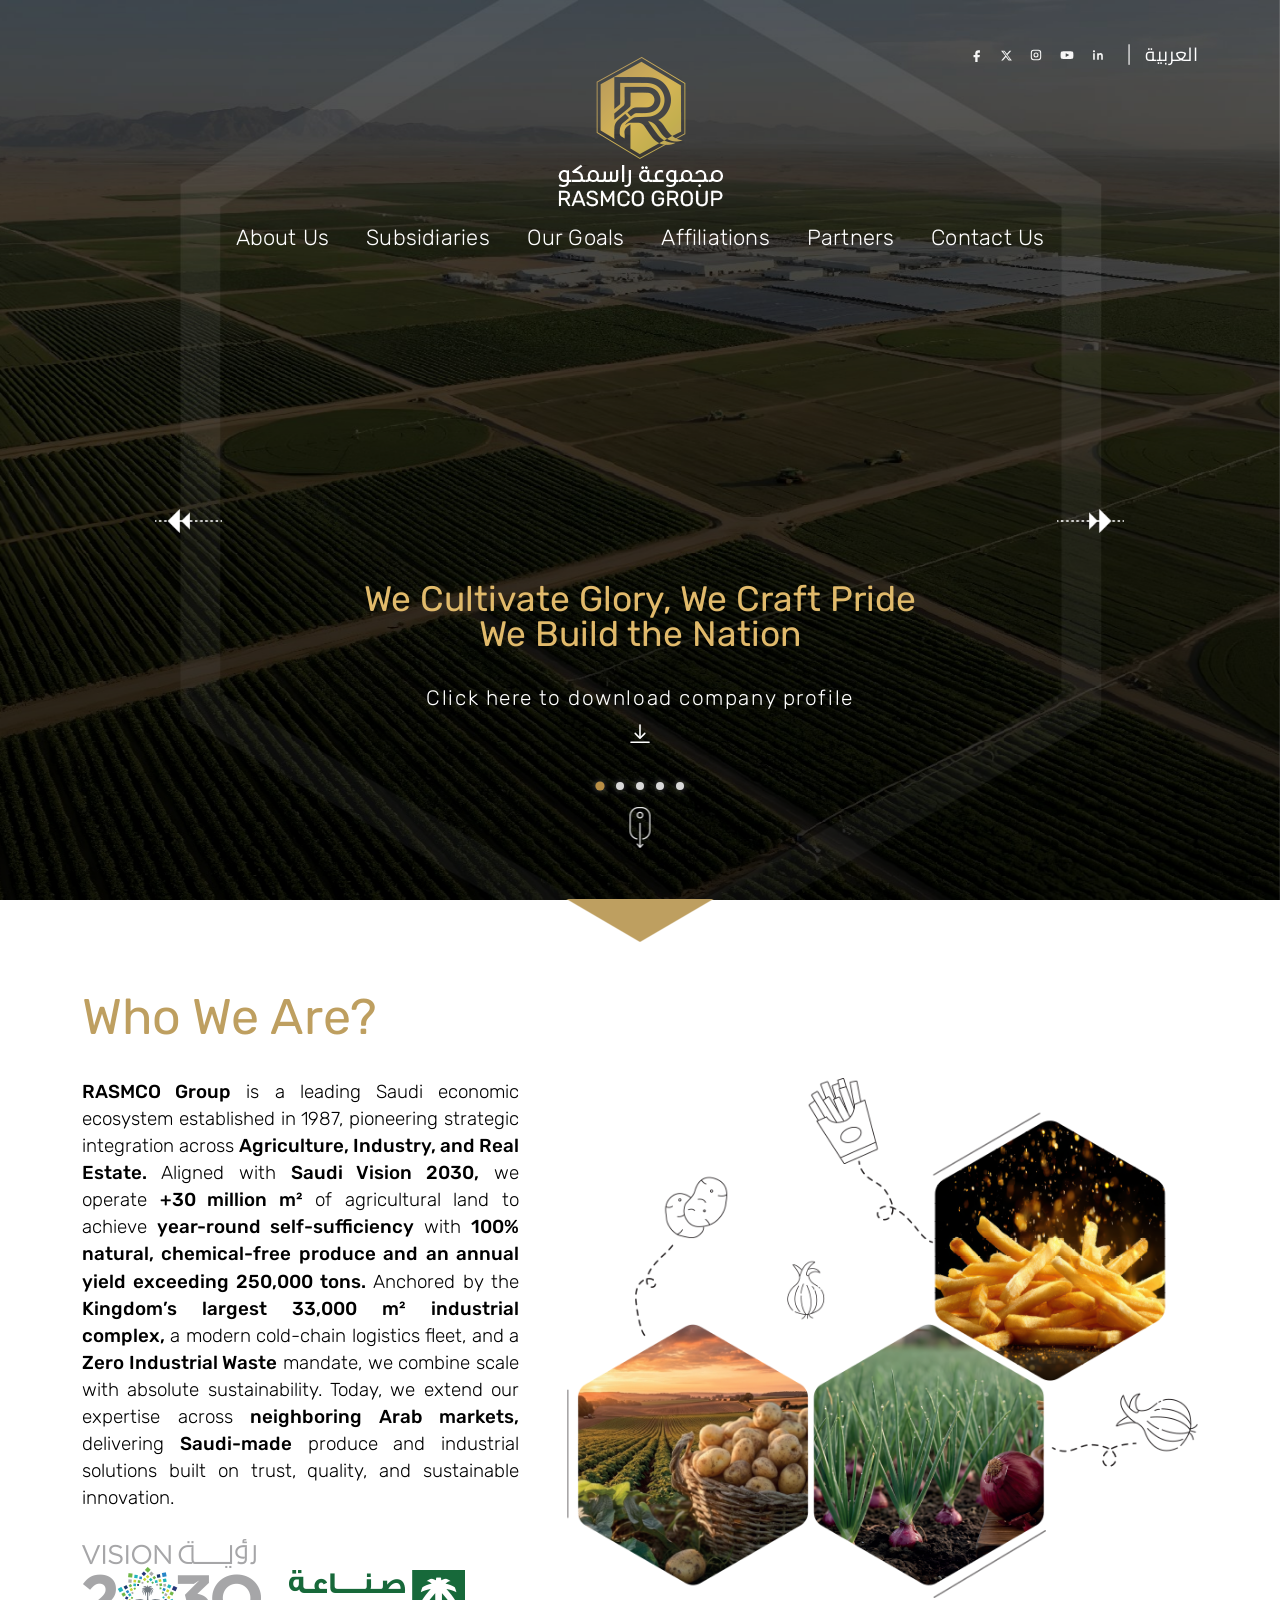
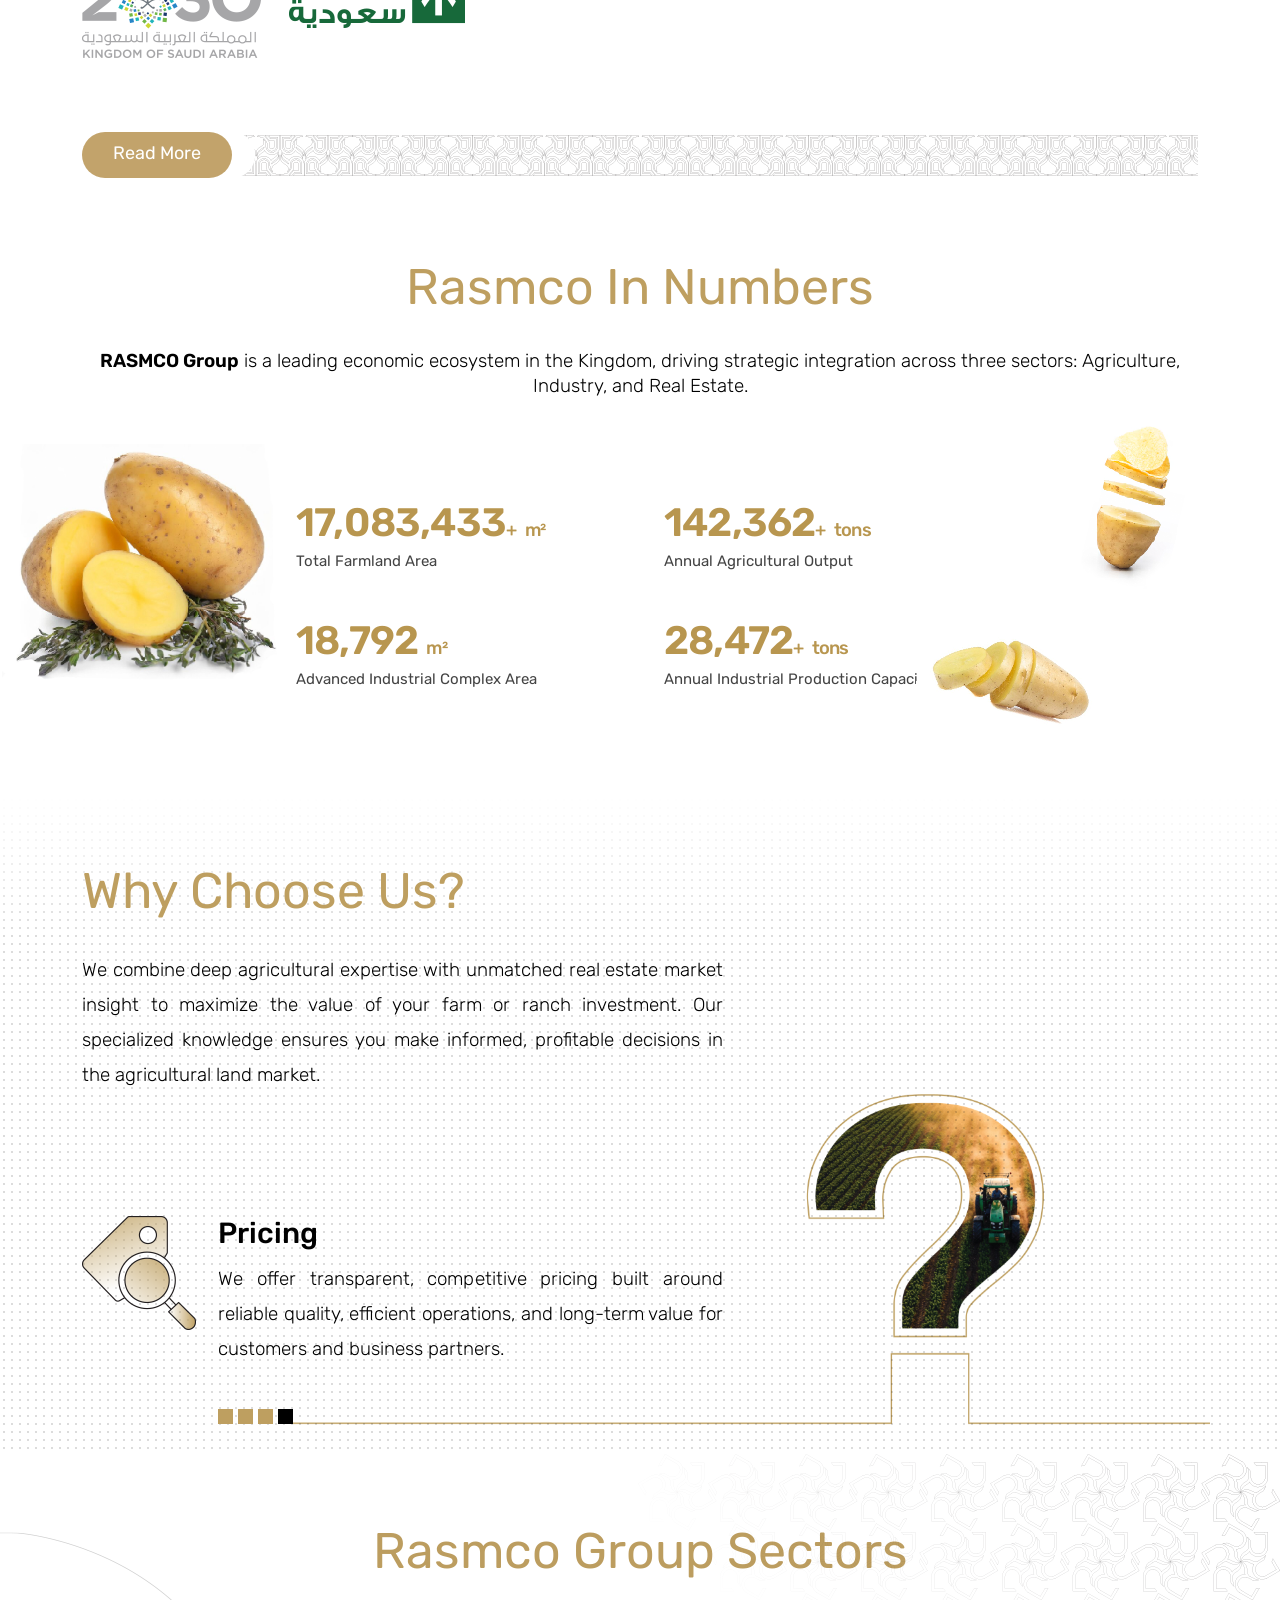
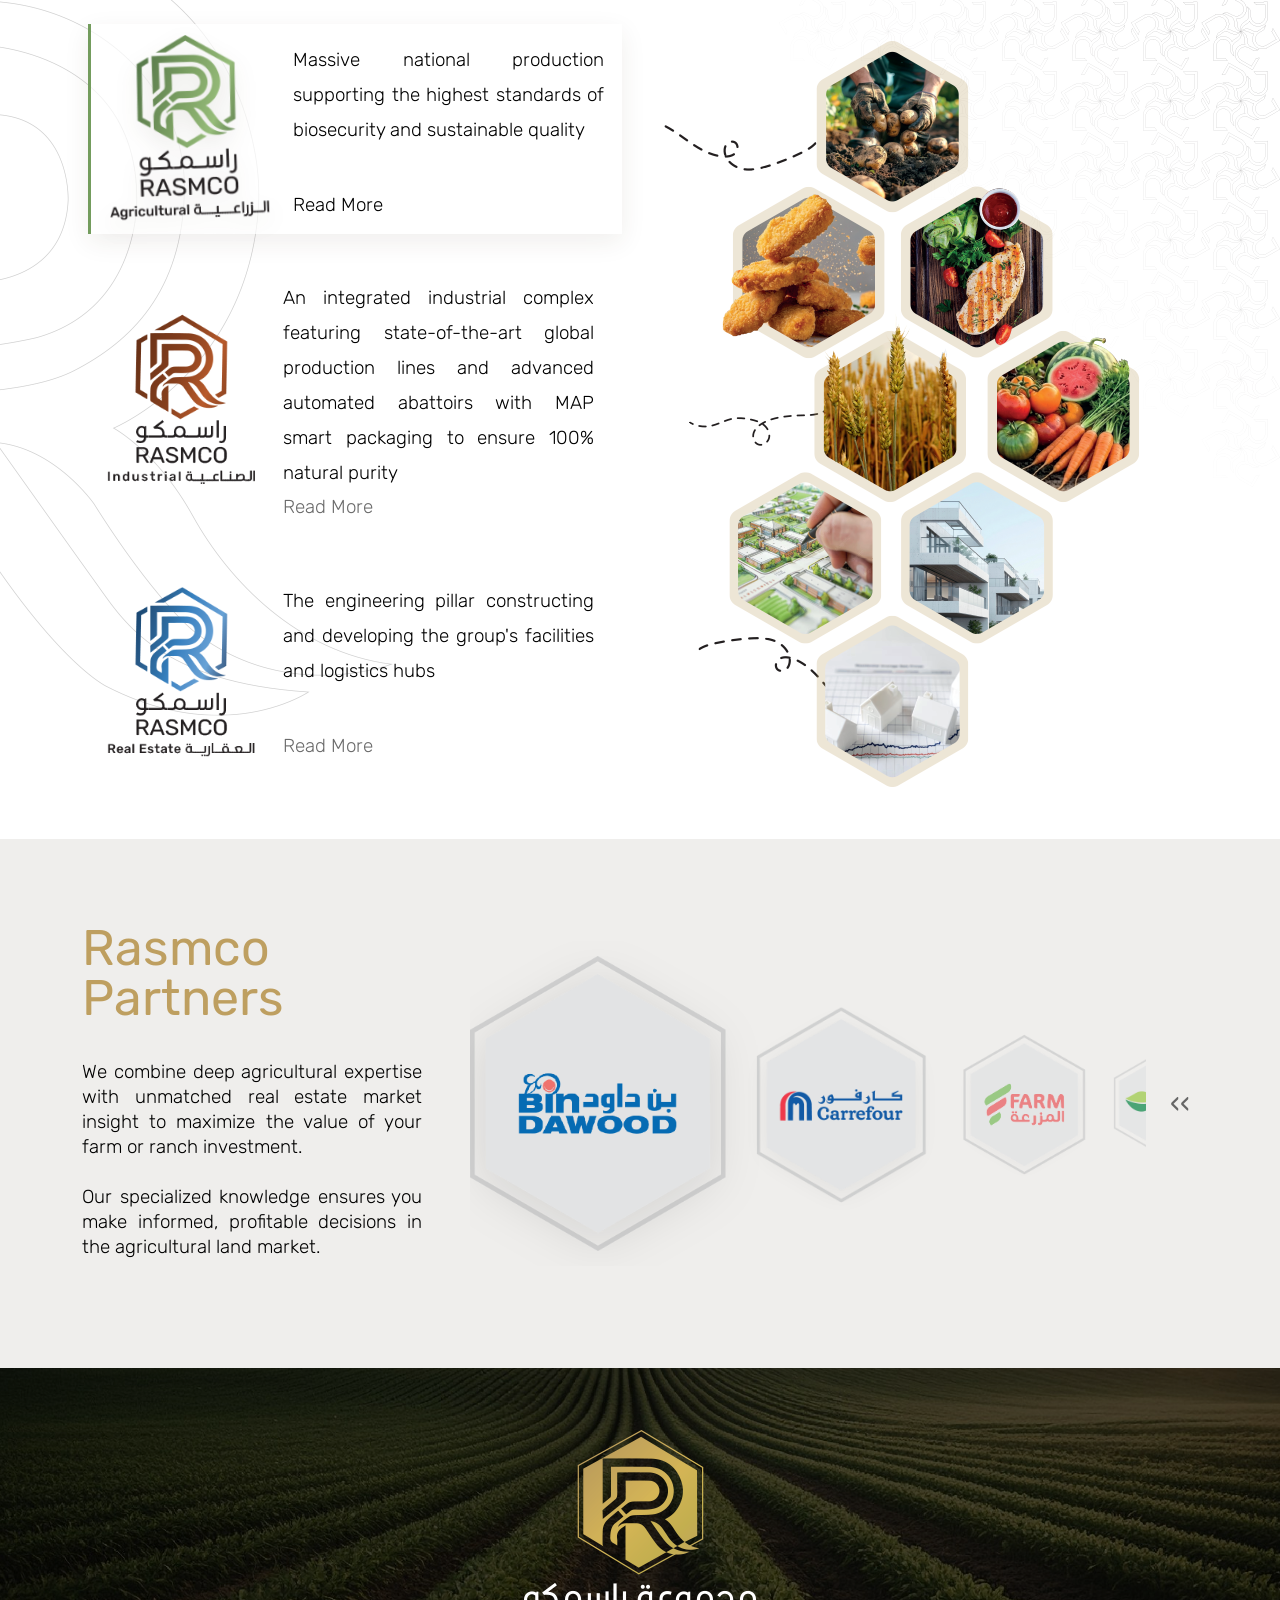
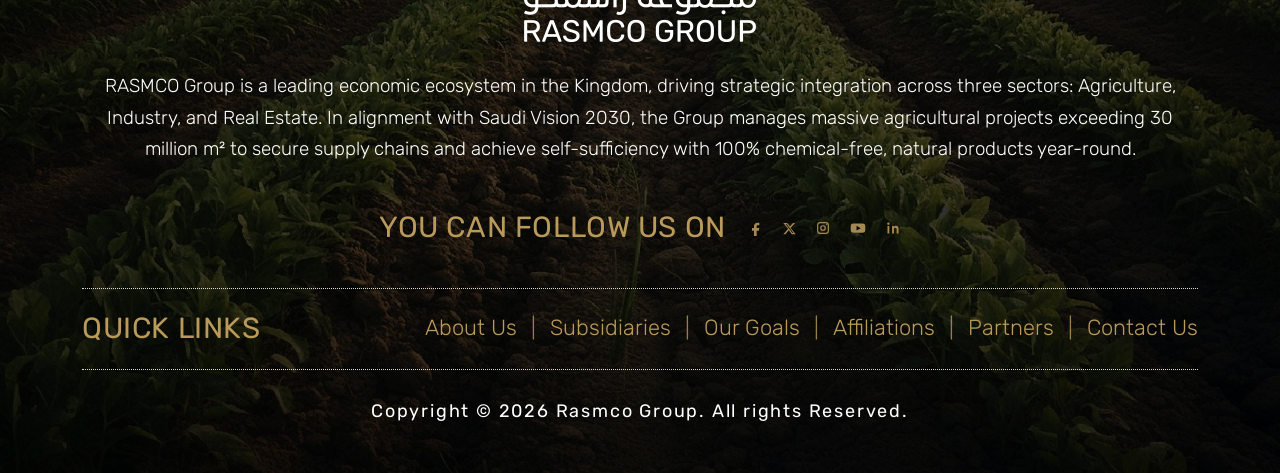
==== commit c2d953b2: "update animation" ====
--- a/index.html
+++ b/index.html
@@ -361,33 +361,61 @@
       <div class="row align-items-center g-4 g-lg-5">
         <div class="col-lg-4">
           <h2 class="section-title" data-i18n="partnersTitle">Rasmco Partners</h2>
-          <p class="partners-copy" data-i18n-html="partnersCopy">
-            We combine deep agricultural expertise with unmatched real estate market insight to maximize the value of
-            your farm or ranch investment.
-            <br /><br />
-            Our specialized knowledge ensures you make informed, profitable decisions in the agricultural land market.
-          </p>
+          <div class="partners-text-viewport">
+            <div class="partners-text-track">
+              <div class="partners-text-slide">
+                <p class="partners-copy" data-i18n-html="partnersCopy1">
+                  We combine deep agricultural expertise with unmatched real estate market insight to maximize the value of your farm or ranch investment.
+                  <br /><br />
+                  Our specialized knowledge ensures you make informed, profitable decisions in the agricultural land market.
+                </p>
+              </div>
+              <div class="partners-text-slide">
+                <p class="partners-copy" data-i18n-html="partnersCopy2">
+                  Collaborating with leading retail partners like Carrefour enables wide-scale distribution of fresh, farm-grown produce with dependable consistency.
+                  <br /><br />
+                  Together, we maintain stringent food safety and sustainable farm-to-shelf delivery across the region.
+                </p>
+              </div>
+              <div class="partners-text-slide">
+                <p class="partners-copy" data-i18n-html="partnersCopy3">
+                  Our strategic partnership with Farm Superstores connects high-yield domestic harvests directly with local community retail hubs.
+                  <br /><br />
+                  Through integrated cold-chain operations, we preserve natural taste, freshness, and optimal nutritional quality.
+                </p>
+              </div>
+              <div class="partners-text-slide">
+                <p class="partners-copy" data-i18n-html="partnersCopy4">
+                  Supplying premier supermarket networks such as Al-Othaim Markets reinforces our commitment to national food security and self-sufficiency.
+                  <br /><br />
+                  We deliver 100% natural, chemical-free agricultural produce every day to meet growing market demand.
+                </p>
+              </div>
+            </div>
+          </div>
         </div>
         <div class="col-lg-8">
           <div class="partners-stage d-flex align-items-center">
             <div class="partners-viewport">
               <div class="partners-track d-flex align-items-center">
                 <div class="partner-slide active-1"><img src="images/partner1.png" alt="BinDawood"
-                    class="partner-img" /></div>
+                    class="partner-img" draggable="false" /></div>
                 <div class="partner-slide active-2"><img src="images/partner2.png" alt="Carrefour"
-                    class="partner-img" /></div>
-                <div class="partner-slide active-3"><img src="images/partner3.png" alt="Farm" class="partner-img" />
+                    class="partner-img" draggable="false" /></div>
+                <div class="partner-slide active-3"><img src="images/partner3.png" alt="Farm" class="partner-img"
+                    draggable="false" />
                 </div>
-                <div class="partner-slide active-4"><img src="images/partner4.png" alt="Othaim" class="partner-img" />
+                <div class="partner-slide active-4"><img src="images/partner4.png" alt="Othaim" class="partner-img"
+                    draggable="false" />
                 </div>
                 <div class="partner-slide" aria-hidden="true"><img src="images/partner1.png" alt=""
-                    class="partner-img" /></div>
+                    class="partner-img" draggable="false" /></div>
                 <div class="partner-slide" aria-hidden="true"><img src="images/partner2.png" alt=""
-                    class="partner-img" /></div>
+                    class="partner-img" draggable="false" /></div>
                 <div class="partner-slide" aria-hidden="true"><img src="images/partner3.png" alt=""
-                    class="partner-img" /></div>
+                    class="partner-img" draggable="false" /></div>
                 <div class="partner-slide" aria-hidden="true"><img src="images/partner4.png" alt=""
-                    class="partner-img" /></div>
+                    class="partner-img" draggable="false" /></div>
               </div>
             </div>
             <button class="partners-next" type="button" aria-label="More partners">
--- a/style.css
+++ b/style.css
@@ -834,6 +834,33 @@
   max-width: 393px;
 }
 
+.partners-text-viewport {
+  overflow: hidden;
+  position: relative;
+  width: 100%;
+  max-width: 393px;
+}
+
+.partners-text-track {
+  display: flex;
+  align-items: flex-start;
+  width: 100%;
+  transition: transform 0.7s cubic-bezier(0.25, 1, 0.5, 1);
+  will-change: transform;
+}
+
+.partners-text-slide {
+  flex: 0 0 100%;
+  width: 100%;
+  min-width: 100%;
+  box-sizing: border-box;
+}
+
+.partners-text-slide .partners-copy {
+  margin-bottom: 0;
+  width: 100%;
+}
+
 .partners-stage {
   gap: 16px;
   position: relative;
@@ -841,7 +868,6 @@
   display: flex;
   align-items: center;
   justify-content: center;
-  touch-action: pan-y;
 }
 
 .partners-viewport {
@@ -855,6 +881,15 @@
   display: flex;
   align-items: center;
   justify-content: flex-start;
+  touch-action: pan-y;
+  cursor: grab;
+  user-select: none;
+  -webkit-user-select: none;
+}
+
+.partners-viewport.is-dragging,
+.partners-viewport.is-dragging * {
+  cursor: grabbing !important;
 }
 
 .partners-track {
@@ -898,6 +933,8 @@
 
 /* Strictly the active and exiting slides are visible */
 .partner-slide.active-exit .partner-img,
+.partner-slide.active-exit-2 .partner-img,
+.partner-slide.active-exit-3 .partner-img,
 .partner-slide.active-1 .partner-img,
 .partner-slide.active-2 .partner-img,
 .partner-slide.active-3 .partner-img,
@@ -906,11 +943,25 @@
   pointer-events: auto;
 }
 
-/* Exiting logo: stays full size (same as active-1) so it smoothly slides out */
+/* Exiting logos: stay at their current sizes so they smoothly slide out */
 .partner-slide.active-exit .partner-img {
   height: 295px;
   opacity: 1;
   filter: drop-shadow(0 8px 24px rgba(0, 0, 0, 0.11));
+  pointer-events: none;
+}
+
+.partner-slide.active-exit-2 .partner-img {
+  height: 210px;
+  opacity: 0.96;
+  filter: drop-shadow(0 5px 14px rgba(0, 0, 0, 0.06));
+  pointer-events: none;
+}
+
+.partner-slide.active-exit-3 .partner-img {
+  height: 150px;
+  opacity: 0.85;
+  filter: drop-shadow(0 3px 8px rgba(0, 0, 0, 0.04));
   pointer-events: none;
 }
 
@@ -959,6 +1010,10 @@
   justify-content: center;
   flex: 0 0 auto;
   cursor: pointer;
+  position: relative;
+  z-index: 10;
+  user-select: none;
+  -webkit-user-select: none;
   transition: color 0.2s ease, transform 0.2s ease;
 }
 
@@ -989,10 +1044,12 @@
     height: 230px;
   }
 
+  .partner-slide.active-exit-2 .partner-img,
   .partner-slide.active-2 .partner-img {
     height: 165px;
   }
 
+  .partner-slide.active-exit-3 .partner-img,
   .partner-slide.active-3 .partner-img {
     height: 120px;
   }
@@ -1008,9 +1065,14 @@
     padding: 60px 0;
   }
 
+  .partners-text-viewport {
+    max-width: 100%;
+    margin-bottom: 30px;
+  }
+
   .partners-copy {
     max-width: 100%;
-    margin-bottom: 30px;
+    margin-bottom: 0;
     text-align: start;
   }
 
@@ -1034,10 +1096,12 @@
     height: 230px;
   }
 
+  .partner-slide.active-exit-2 .partner-img,
   .partner-slide.active-2 .partner-img {
     height: 165px;
   }
 
+  .partner-slide.active-exit-3 .partner-img,
   .partner-slide.active-3 .partner-img {
     height: 120px;
   }
@@ -1072,10 +1136,12 @@
     height: 180px;
   }
 
+  .partner-slide.active-exit-2 .partner-img,
   .partner-slide.active-2 .partner-img {
     height: 130px;
   }
 
+  .partner-slide.active-exit-3 .partner-img,
   .partner-slide.active-3 .partner-img {
     height: 95px;
   }
@@ -1114,10 +1180,12 @@
     height: 135px;
   }
 
+  .partner-slide.active-exit-2 .partner-img,
   .partner-slide.active-2 .partner-img {
     height: 98px;
   }
 
+  .partner-slide.active-exit-3 .partner-img,
   .partner-slide.active-3 .partner-img {
     height: 72px;
   }
@@ -1154,10 +1222,12 @@
     height: 112px;
   }
 
+  .partner-slide.active-exit-2 .partner-img,
   .partner-slide.active-2 .partner-img {
     height: 82px;
   }
 
+  .partner-slide.active-exit-3 .partner-img,
   .partner-slide.active-3 .partner-img {
     height: 60px;
   }
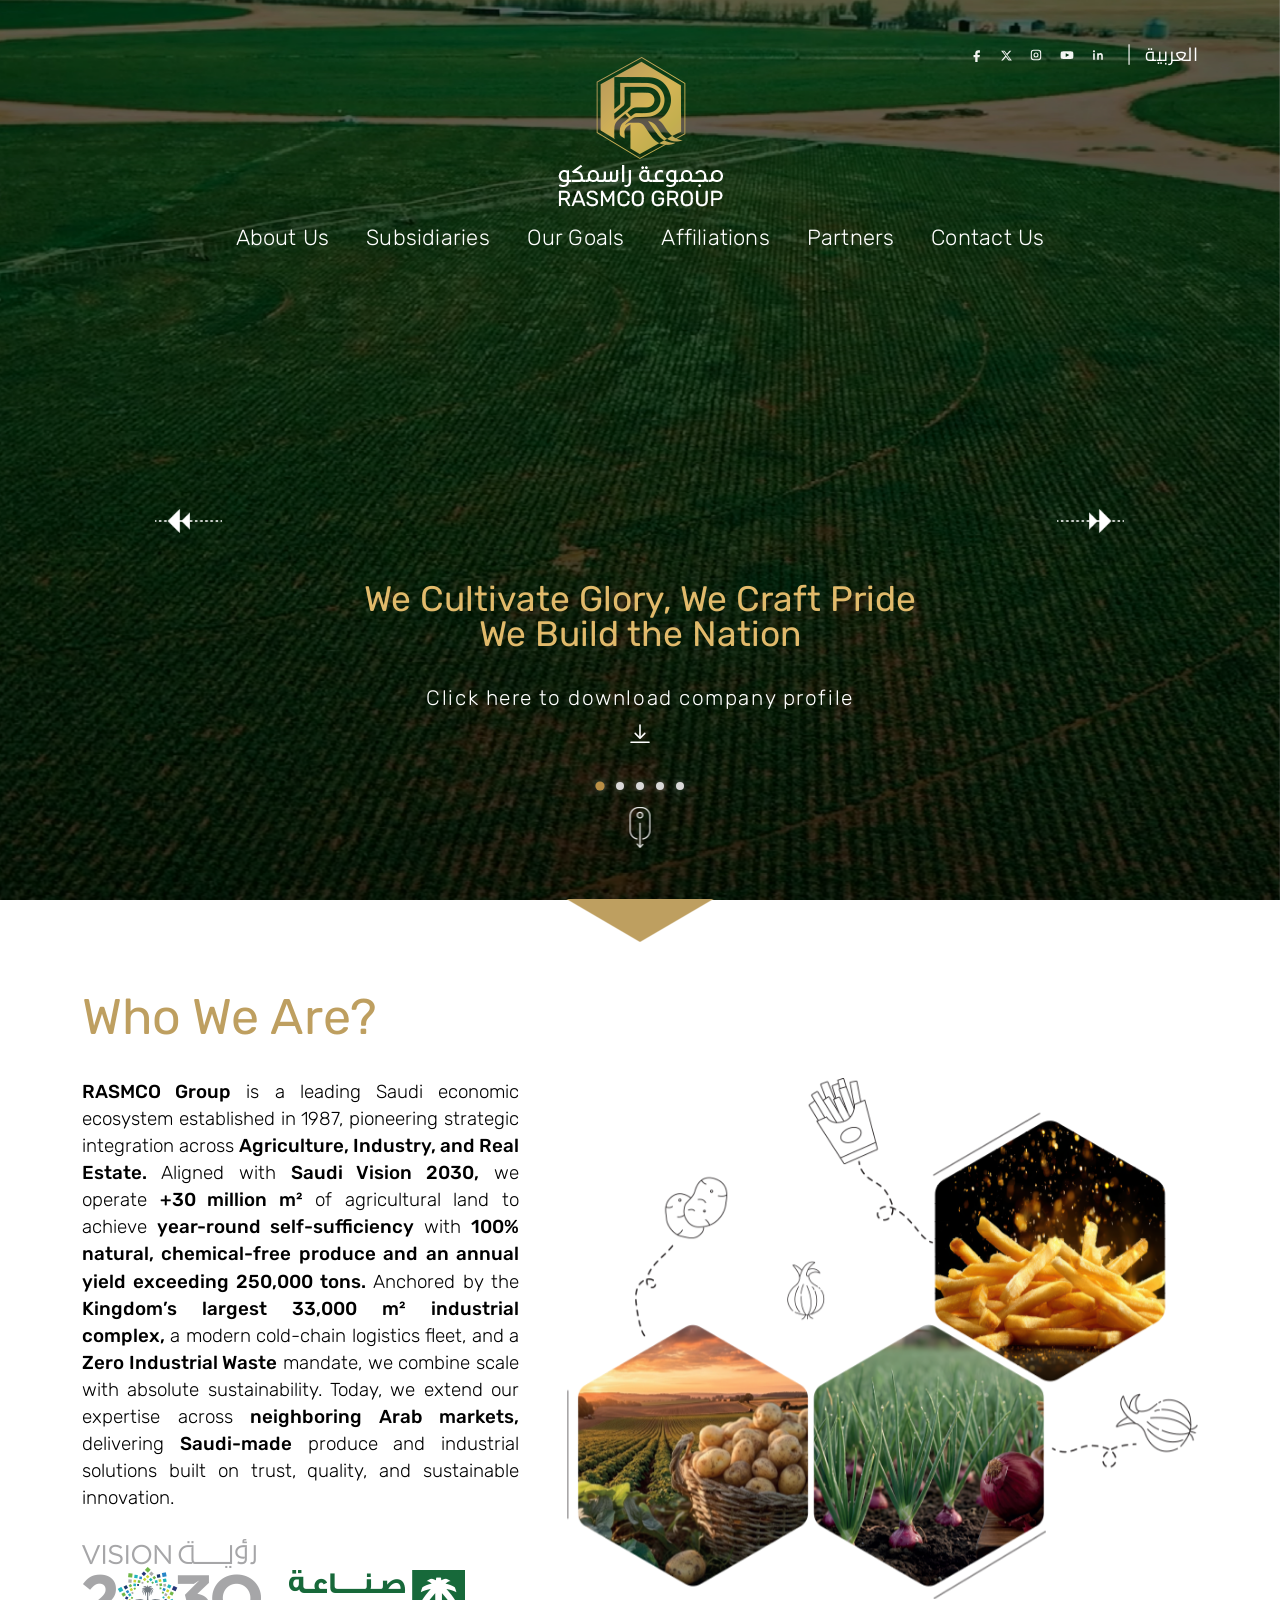
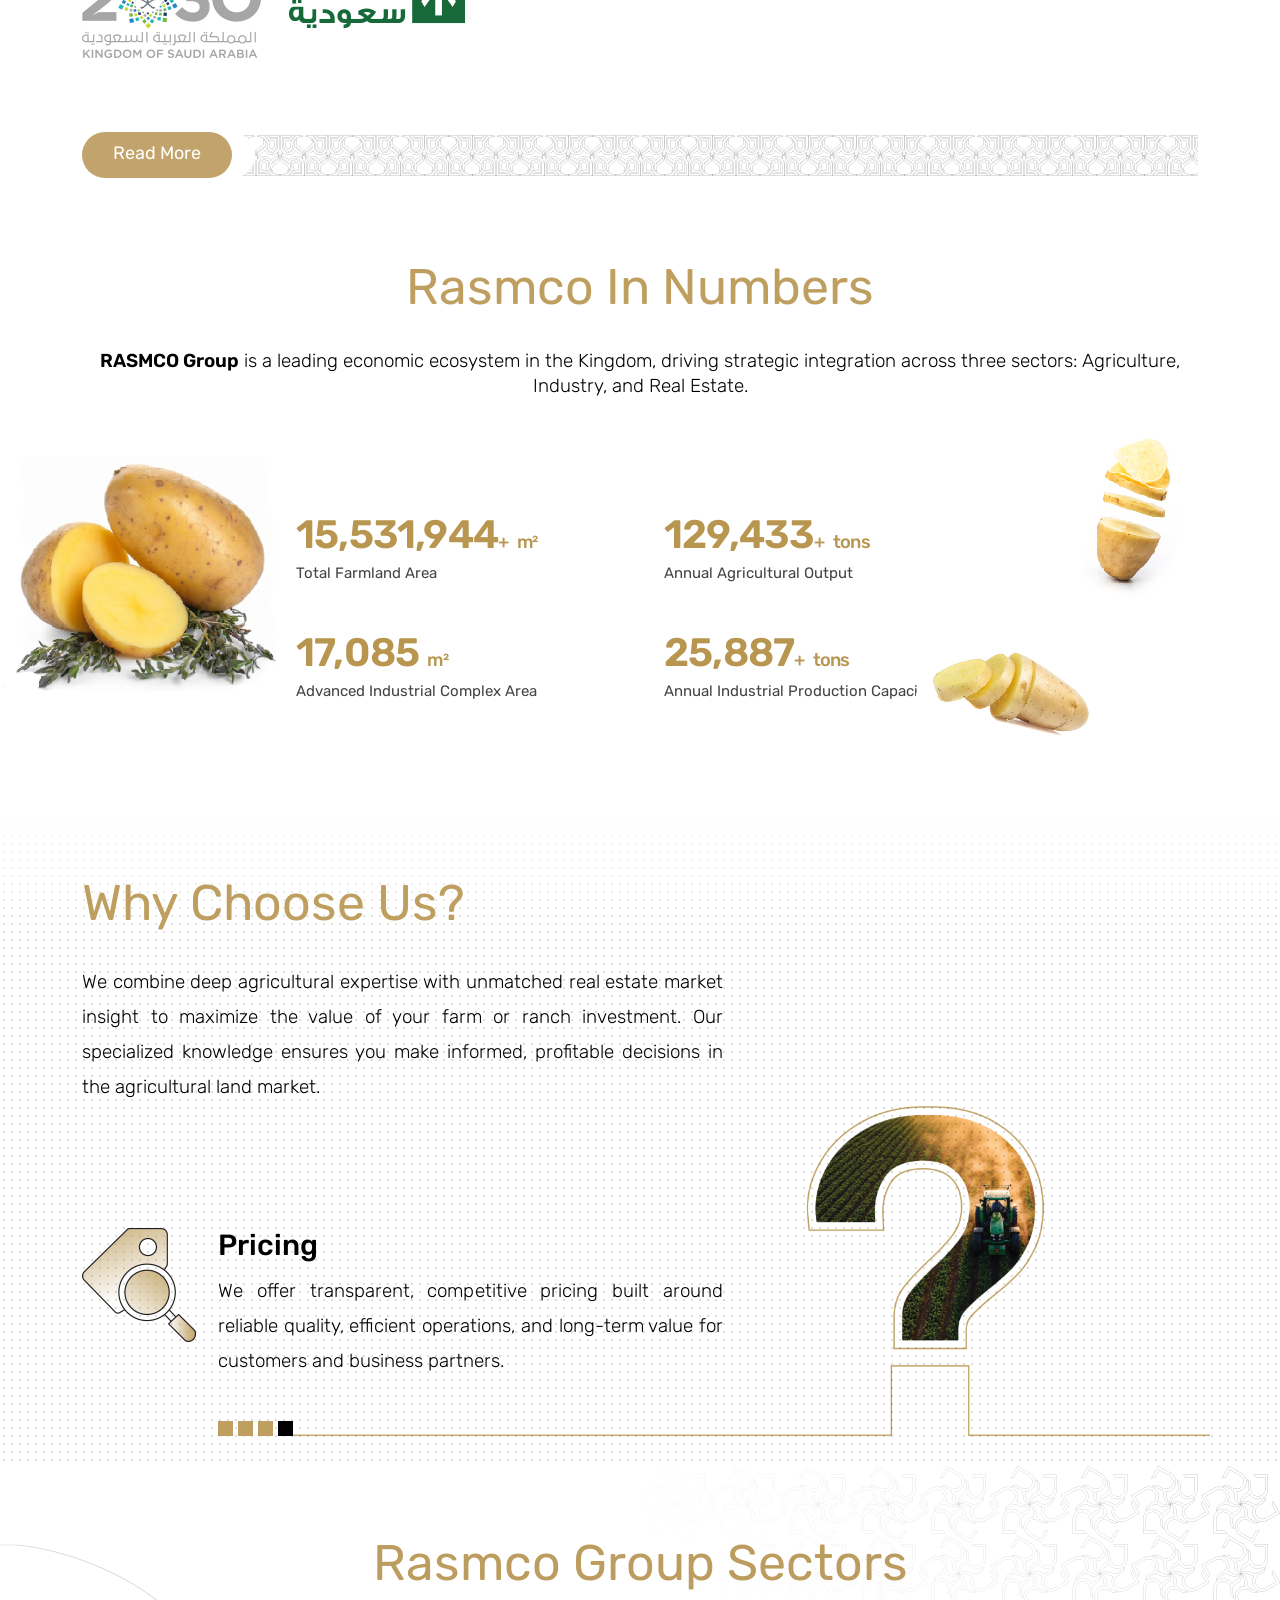
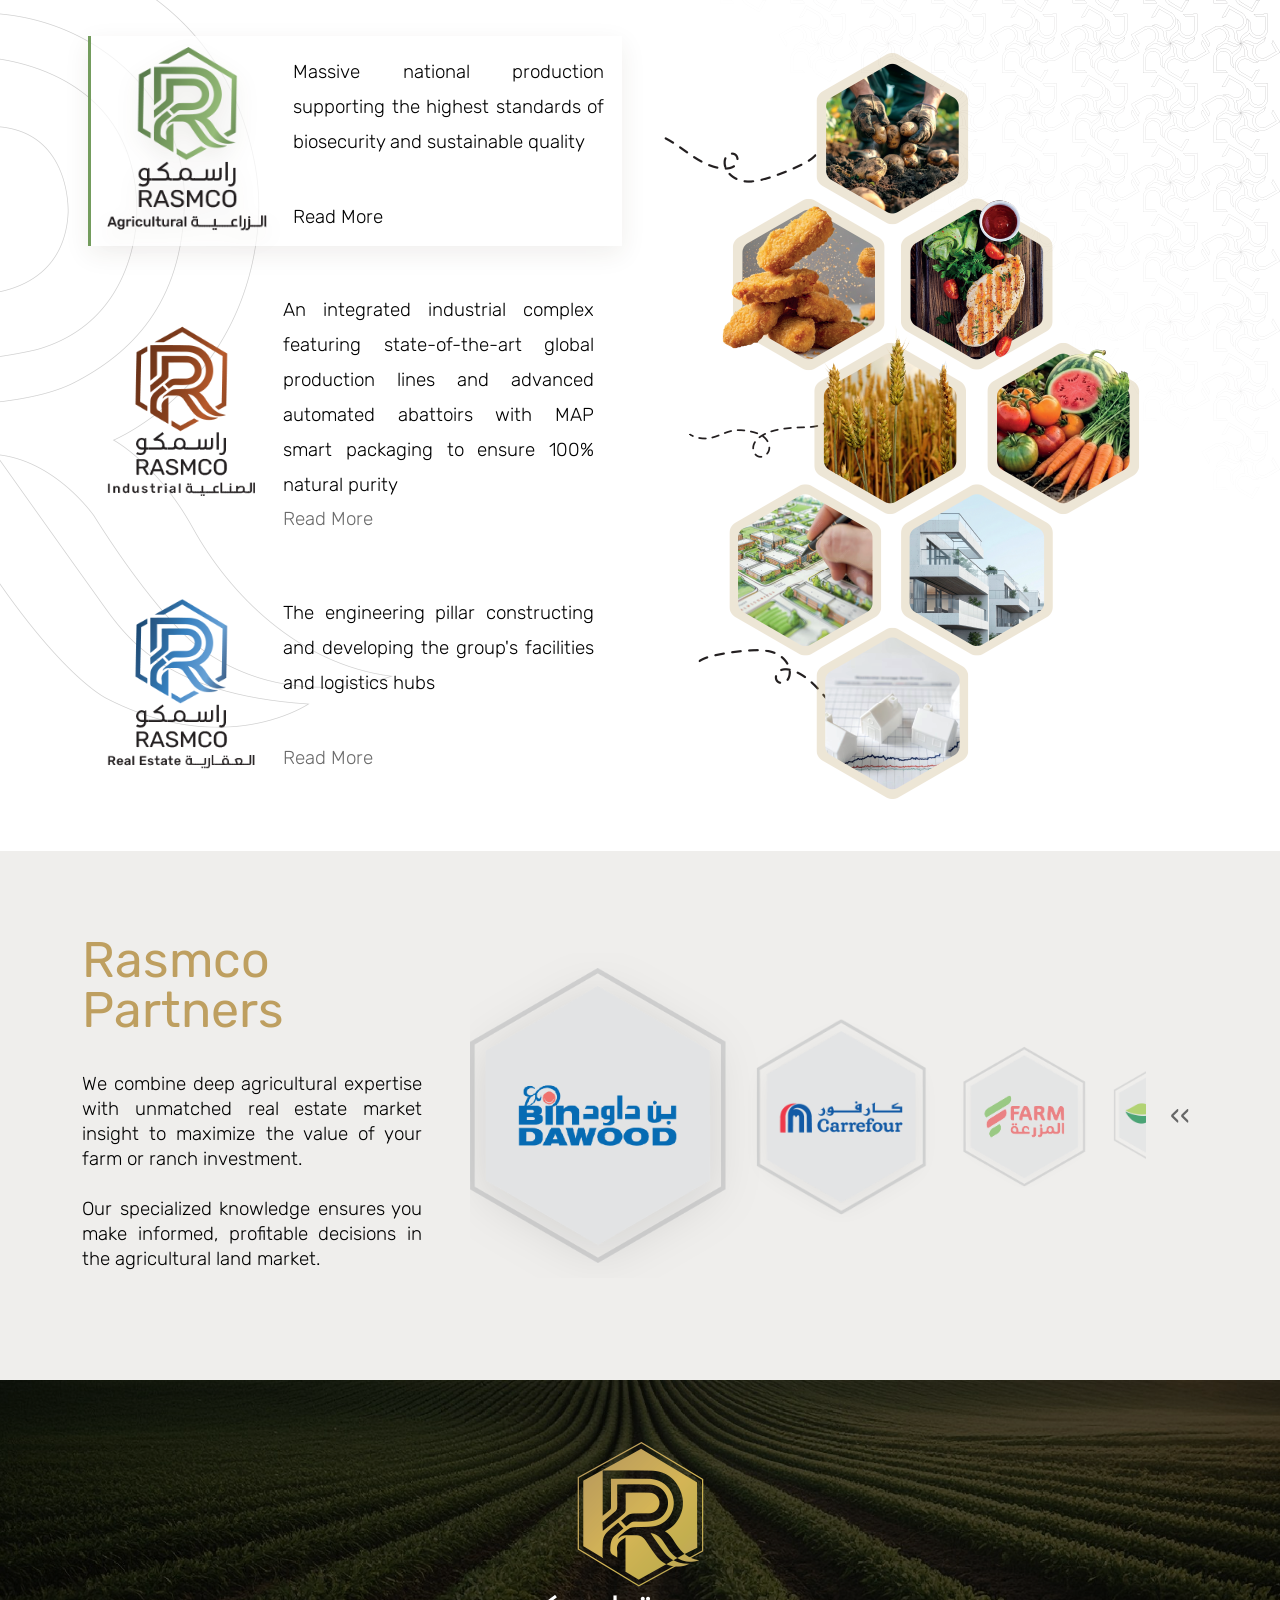
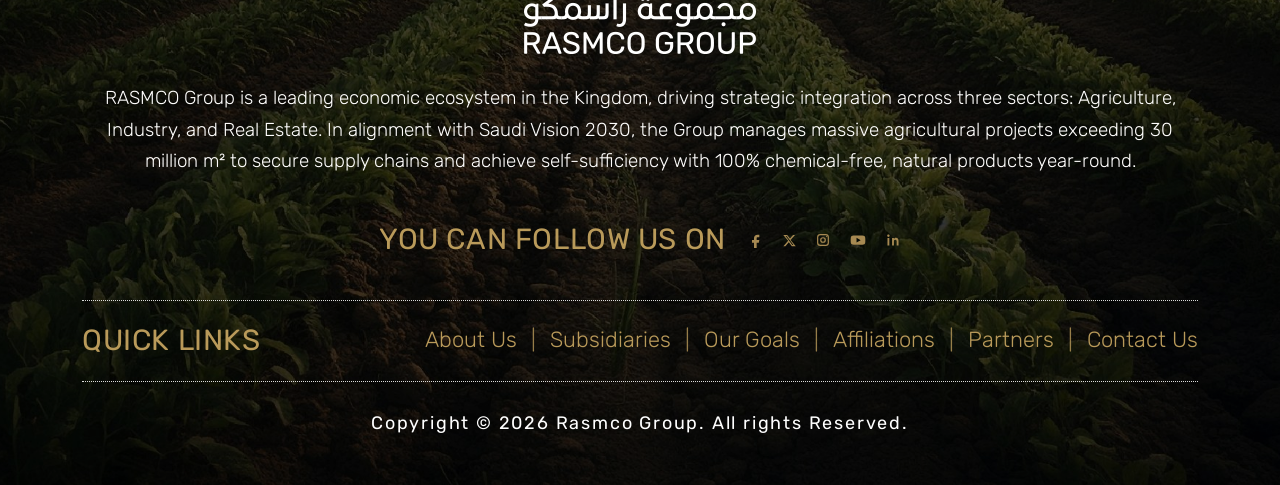
==== commit e88326a6: "update all" ====
--- a/index.html
+++ b/index.html
@@ -18,11 +18,11 @@
 <body>
   <section class="hero" id="home">
     <div class="hero-bg" id="heroBgCarousel" aria-hidden="true">
-      <div class="hero-bg-slide active" style="background-image: url('images/hero-bg.jpg');"></div>
-      <div class="hero-bg-slide" style="background-image: url('images/hero-bg.jpg');"></div>
-      <div class="hero-bg-slide" style="background-image: url('images/hero-bg.jpg');"></div>
-      <div class="hero-bg-slide" style="background-image: url('images/hero-bg.jpg');"></div>
-      <div class="hero-bg-slide" style="background-image: url('images/hero-bg.jpg');"></div>
+      <div class="hero-bg-slide active" style="background-image: url('images/01.jpg');"></div>
+      <div class="hero-bg-slide" style="background-image: url('images/02.jpg');"></div>
+      <div class="hero-bg-slide" style="background-image: url('images/03.jpg');"></div>
+      <div class="hero-bg-slide" style="background-image: url('images/04.jpg');"></div>
+      <div class="hero-bg-slide" style="background-image: url('images/05.jpg');"></div>
     </div>
     <div class="hero-overlay"></div>
     <!-- <svg class="hero-hexagon" viewBox="0 0 640 740" aria-hidden="true">
@@ -157,7 +157,7 @@
             <img src="images/who-hexagons.png" alt="RASMCO agriculture and food production" class="img-fluid" />
           </div>
         </div>
-        <div class="col-12">
+        <div class="col-12 who-action-row">
           <div class="row align-items-center g-0">
             <div class="col-auto">
               <a href="#sectors" class="btn btn-gold rounded-pill" data-i18n="readMore">Read More</a>
@@ -230,7 +230,7 @@
           </p>
           <div class="why-panel py-2 py-md-5 d-flex" data-panel="experience">
             <div class="why-icon" aria-hidden="true">
-              <svg viewBox="0 0 64 64" width="72" height="72">
+              <!-- <svg viewBox="0 0 64 64" width="72" height="72">
                 <defs>
                   <linearGradient id="gExp" x1="0" y1="0" x2="1" y2="1">
                     <stop offset="0%" stop-color="#B89B68" />
@@ -239,7 +239,8 @@
                 </defs>
                 <circle cx="32" cy="32" r="20" fill="none" stroke="url(#gExp)" stroke-width="3.2" />
                 <path d="M32 18v14l9 5" fill="none" stroke="url(#gExp)" stroke-width="3.2" stroke-linecap="round" />
-              </svg>
+              </svg> -->
+              <img src="images/icon-experience.png" alt="" />
             </div>
             <div>
               <h3 data-i18n="whyExpTitle">Experience</h3>
@@ -249,7 +250,7 @@
           </div>
           <div class="why-panel py-2 py-md-5 d-flex" data-panel="products">
             <div class="why-icon" aria-hidden="true">
-              <svg viewBox="0 0 64 64" width="72" height="72">
+              <!-- <svg viewBox="0 0 64 64" width="72" height="72">
                 <defs>
                   <linearGradient id="gProd" x1="0" y1="0" x2="1" y2="1">
                     <stop offset="0%" stop-color="#B89B68" />
@@ -259,7 +260,8 @@
                 <path d="M12 22h40v26H12z" fill="none" stroke="url(#gProd)" stroke-width="3.2" />
                 <path d="M12 22l20-8 20 8" fill="none" stroke="url(#gProd)" stroke-width="3.2" />
                 <path d="M32 14v34" stroke="url(#gProd)" stroke-width="3.2" />
-              </svg>
+              </svg> -->
+              <img src="images/icon-products.png" alt="" />
             </div>
             <div>
               <h3 data-i18n="whyProdTitle">Products</h3>
@@ -269,7 +271,7 @@
           </div>
           <div class="why-panel py-2 py-md-5 d-flex" data-panel="delivery">
             <div class="why-icon" aria-hidden="true">
-              <svg viewBox="0 0 64 64" width="72" height="72">
+              <!-- <svg viewBox="0 0 64 64" width="72" height="72">
                 <defs>
                   <linearGradient id="gDel" x1="0" y1="0" x2="1" y2="1">
                     <stop offset="0%" stop-color="#B89B68" />
@@ -280,7 +282,8 @@
                 <path d="M36 28h12l8 10v8H36" fill="none" stroke="url(#gDel)" stroke-width="3.2" />
                 <circle cx="18" cy="48" r="5" fill="none" stroke="url(#gDel)" stroke-width="3.2" />
                 <circle cx="48" cy="48" r="5" fill="none" stroke="url(#gDel)" stroke-width="3.2" />
-              </svg>
+              </svg> -->
+              <img src="images/icon-delivery.png" alt="" />
             </div>
             <div>
               <h3 data-i18n="whyDelTitle">Delivery</h3>
@@ -365,28 +368,34 @@
             <div class="partners-text-track">
               <div class="partners-text-slide">
                 <p class="partners-copy" data-i18n-html="partnersCopy1">
-                  We combine deep agricultural expertise with unmatched real estate market insight to maximize the value of your farm or ranch investment.
+                  We combine deep agricultural expertise with unmatched real estate market insight to maximize the value
+                  of your farm or ranch investment.
                   <br /><br />
-                  Our specialized knowledge ensures you make informed, profitable decisions in the agricultural land market.
+                  Our specialized knowledge ensures you make informed, profitable decisions in the agricultural land
+                  market.
                 </p>
               </div>
               <div class="partners-text-slide">
                 <p class="partners-copy" data-i18n-html="partnersCopy2">
-                  Collaborating with leading retail partners like Carrefour enables wide-scale distribution of fresh, farm-grown produce with dependable consistency.
+                  Collaborating with leading retail partners like Carrefour enables wide-scale distribution of fresh,
+                  farm-grown produce with dependable consistency.
                   <br /><br />
                   Together, we maintain stringent food safety and sustainable farm-to-shelf delivery across the region.
                 </p>
               </div>
               <div class="partners-text-slide">
                 <p class="partners-copy" data-i18n-html="partnersCopy3">
-                  Our strategic partnership with Farm Superstores connects high-yield domestic harvests directly with local community retail hubs.
+                  Our strategic partnership with Farm Superstores connects high-yield domestic harvests directly with
+                  local community retail hubs.
                   <br /><br />
-                  Through integrated cold-chain operations, we preserve natural taste, freshness, and optimal nutritional quality.
+                  Through integrated cold-chain operations, we preserve natural taste, freshness, and optimal
+                  nutritional quality.
                 </p>
               </div>
               <div class="partners-text-slide">
                 <p class="partners-copy" data-i18n-html="partnersCopy4">
-                  Supplying premier supermarket networks such as Al-Othaim Markets reinforces our commitment to national food security and self-sufficiency.
+                  Supplying premier supermarket networks such as Al-Othaim Markets reinforces our commitment to national
+                  food security and self-sufficiency.
                   <br /><br />
                   We deliver 100% natural, chemical-free agricultural produce every day to meet growing market demand.
                 </p>
@@ -398,24 +407,24 @@
           <div class="partners-stage d-flex align-items-center">
             <div class="partners-viewport">
               <div class="partners-track d-flex align-items-center">
-                <div class="partner-slide active-1"><img src="images/partner1.png" alt="BinDawood"
-                    class="partner-img" draggable="false" /></div>
-                <div class="partner-slide active-2"><img src="images/partner2.png" alt="Carrefour"
-                    class="partner-img" draggable="false" /></div>
+                <div class="partner-slide active-1"><img src="images/partner1.png" alt="BinDawood" class="partner-img"
+                    draggable="false" /></div>
+                <div class="partner-slide active-2"><img src="images/partner2.png" alt="Carrefour" class="partner-img"
+                    draggable="false" /></div>
                 <div class="partner-slide active-3"><img src="images/partner3.png" alt="Farm" class="partner-img"
                     draggable="false" />
                 </div>
                 <div class="partner-slide active-4"><img src="images/partner4.png" alt="Othaim" class="partner-img"
                     draggable="false" />
                 </div>
-                <div class="partner-slide" aria-hidden="true"><img src="images/partner1.png" alt=""
-                    class="partner-img" draggable="false" /></div>
-                <div class="partner-slide" aria-hidden="true"><img src="images/partner2.png" alt=""
-                    class="partner-img" draggable="false" /></div>
-                <div class="partner-slide" aria-hidden="true"><img src="images/partner3.png" alt=""
-                    class="partner-img" draggable="false" /></div>
-                <div class="partner-slide" aria-hidden="true"><img src="images/partner4.png" alt=""
-                    class="partner-img" draggable="false" /></div>
+                <div class="partner-slide" aria-hidden="true"><img src="images/partner1.png" alt="" class="partner-img"
+                    draggable="false" /></div>
+                <div class="partner-slide" aria-hidden="true"><img src="images/partner2.png" alt="" class="partner-img"
+                    draggable="false" /></div>
+                <div class="partner-slide" aria-hidden="true"><img src="images/partner3.png" alt="" class="partner-img"
+                    draggable="false" /></div>
+                <div class="partner-slide" aria-hidden="true"><img src="images/partner4.png" alt="" class="partner-img"
+                    draggable="false" /></div>
               </div>
             </div>
             <button class="partners-next" type="button" aria-label="More partners">
--- a/style.css
+++ b/style.css
@@ -74,7 +74,8 @@
   visibility: hidden;
   transition: transform 0.8s cubic-bezier(0.4, 0, 0.2, 1);
   z-index: 0;
-  @media (min-width: 768px){
+
+  @media (min-width: 768px) {
     background-size: cover;
   }
 }
@@ -365,8 +366,9 @@
   background: var(--gold);
   clip-path: polygon(0 0, 100% 0, 50% 100%);
   z-index: 4;
-  @media (min-width: 768px){
-      bottom: -42px;
+
+  @media (min-width: 768px) {
+    bottom: -42px;
   }
 }
 
@@ -377,6 +379,75 @@
 .who-section {
   padding: 92px 0 36px;
   background: var(--white);
+  overflow: hidden;
+}
+
+/* -------------------------------------------------------------------------- */
+/* Who We Are Scroll Animations                                               */
+/* -------------------------------------------------------------------------- */
+
+.who-section .section-title,
+.who-section .who-copy,
+.who-section .who-logos,
+.who-section .who-visual,
+.who-section .who-action-row {
+  opacity: 0;
+  will-change: transform, opacity;
+  transition: opacity 0.85s cubic-bezier(0.22, 1, 0.36, 1),
+    transform 0.85s cubic-bezier(0.22, 1, 0.36, 1);
+}
+
+.who-section .section-title {
+  transform: translateY(30px);
+}
+
+.who-section .who-copy {
+  transform: translateY(32px);
+  transition-delay: 0.12s;
+}
+
+.who-section .who-logos {
+  transform: translateY(26px);
+  transition-delay: 0.22s;
+}
+
+.who-section .who-visual {
+  transform: translateX(45px) scale(0.96);
+  transition: opacity 0.95s cubic-bezier(0.22, 1, 0.36, 1),
+    transform 0.95s cubic-bezier(0.22, 1, 0.36, 1);
+  transition-delay: 0.18s;
+}
+
+html[dir="rtl"] .who-section .who-visual {
+  transform: translateX(-45px) scale(0.96);
+}
+
+.who-section .who-action-row {
+  transform: translateY(24px);
+  transition-delay: 0.3s;
+}
+
+/* Revealed active state */
+.who-section.is-visible .section-title,
+.who-section.is-visible .who-copy,
+.who-section.is-visible .who-logos,
+.who-section.is-visible .who-visual,
+.who-section.is-visible .who-action-row {
+  opacity: 1;
+  transform: translate(0, 0) scale(1);
+}
+
+@media (prefers-reduced-motion: reduce) {
+
+  .who-section .section-title,
+  .who-section .who-copy,
+  .who-section .who-logos,
+  .who-section .who-visual,
+  .who-section .who-action-row {
+    opacity: 1 !important;
+    transform: none !important;
+    transition: none !important;
+  }
 }
 
 .section-title {
@@ -470,11 +541,12 @@
   font-size: 18.75px;
   font-weight: 300;
   line-height: 25px;
-  max-width: 1296px;
-    margin: 0 auto 0px;
-
-  @media (min-width: 768px){
+  /* max-width: 1296px; */
+  margin: 0 auto 0px;
+
+  @media (min-width: 768px) {
     margin: 0 auto 28px;
+    margin-bottom: 40px;
   }
 }
 
@@ -485,9 +557,11 @@
 .numbers-stage {
   position: relative;
   min-height: 0;
-  @media (min-width: 768px){
+
+  @media (min-width: 768px) {
     min-height: 340px;
   }
+
   /* padding: 20px 0 10px; */
 }
 
@@ -554,8 +628,9 @@
   background-image: radial-gradient(#dcdcdc 1px, transparent 1.2px);
   background-size: 8px 8px;
   background-position: 0 120px;
-  @media (min-width: 992px){
-      padding: 70px 0 40px;
+
+  @media (min-width: 992px) {
+    padding: 70px 0 40px;
   }
 }
 
@@ -642,14 +717,16 @@
   display: flex;
   justify-content: flex-end;
   pointer-events: none;
-  @media (min-width: 992px){
+
+  @media (min-width: 992px) {
     position: absolute;
     right: 0;
     bottom: -10px;
     width: calc(100% - 223px);
   }
 }
-.slide_box{
+
+.slide_box {
   display: inline-flex;
   flex-wrap: nowrap;
   flex-direction: row;
@@ -659,12 +736,14 @@
   left: 50%;
   transform: translateX(-50%);
   pointer-events: auto;
-  @media (min-width: 992px){
+
+  @media (min-width: 992px) {
     left: -75px;
     transform: none;
   }
 }
-.slide_box span{
+
+.slide_box span {
   display: inline-block;
   width: 15px;
   height: 15px;
@@ -672,14 +751,17 @@
   background: var(--gold);
   cursor: pointer;
 }
-.slide_box span.active_slide{
+
+.slide_box span.active_slide {
   background: var(--body);
 }
+
 .why-visual img {
   /* max-width: 540px; */
   width: 100%;
   mix-blend-mode: multiply;
-  @media (max-width: 991px){
+
+  @media (max-width: 991px) {
     display: none;
   }
 }
@@ -758,7 +840,7 @@
 .sector-item:hover .sector-logo,
 .sector-item:focus-within .sector-logo,
 .sector-item.active .sector-logo {
-  transform: scale(1.08) rotate(-2deg);
+  transform: scale(1.08) rotate(0deg);
   filter: drop-shadow(0 8px 10px rgba(61, 46, 26, 0.12));
 }
 
@@ -812,7 +894,8 @@
 .sectors-visual img {
   max-width: 418px;
   height: 350px;
-  @media (min-width: 768px){
+
+  @media (min-width: 768px) {
     height: auto;
   }
 }
@@ -1325,7 +1408,8 @@
   color: var(--gold-footer);
   font-size: 21.91px;
   font-weight: 300;
-  @media (min-width: 768px){
+
+  @media (min-width: 768px) {
     justify-content: center;
   }
 }
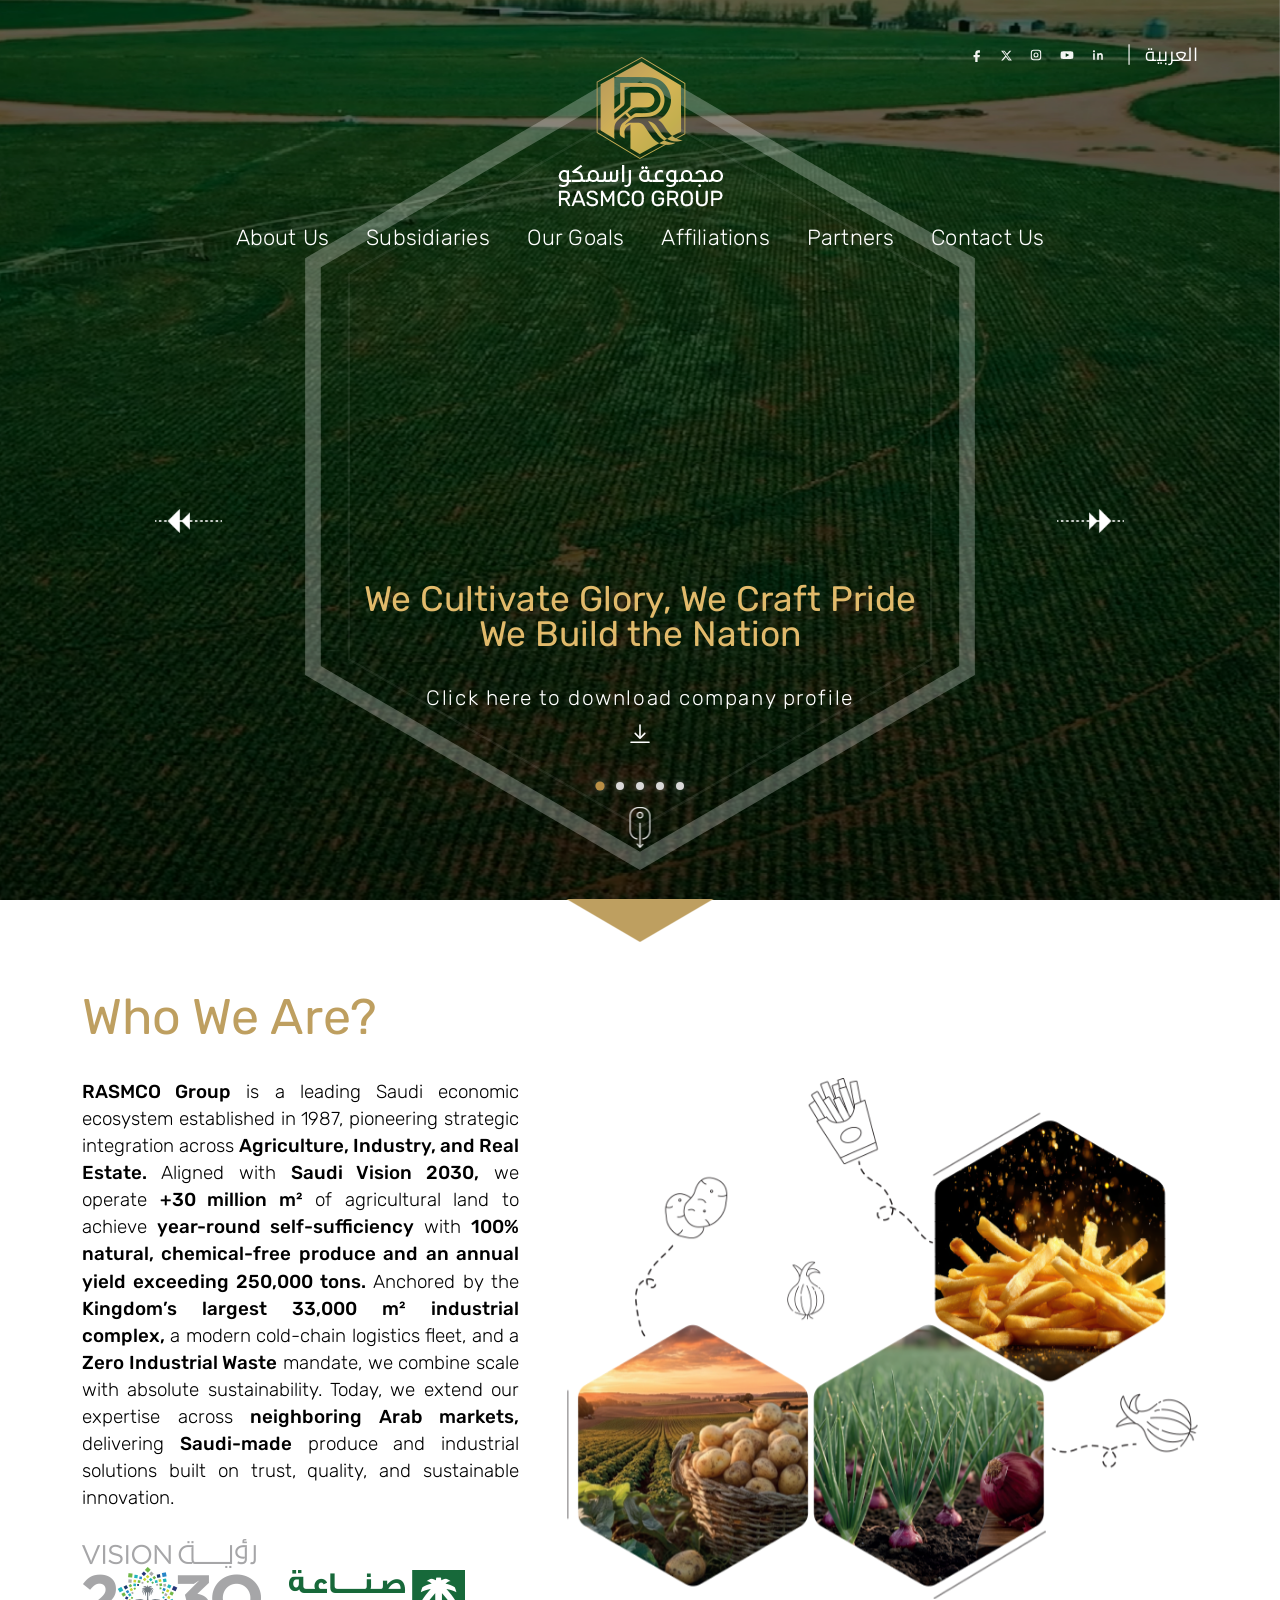
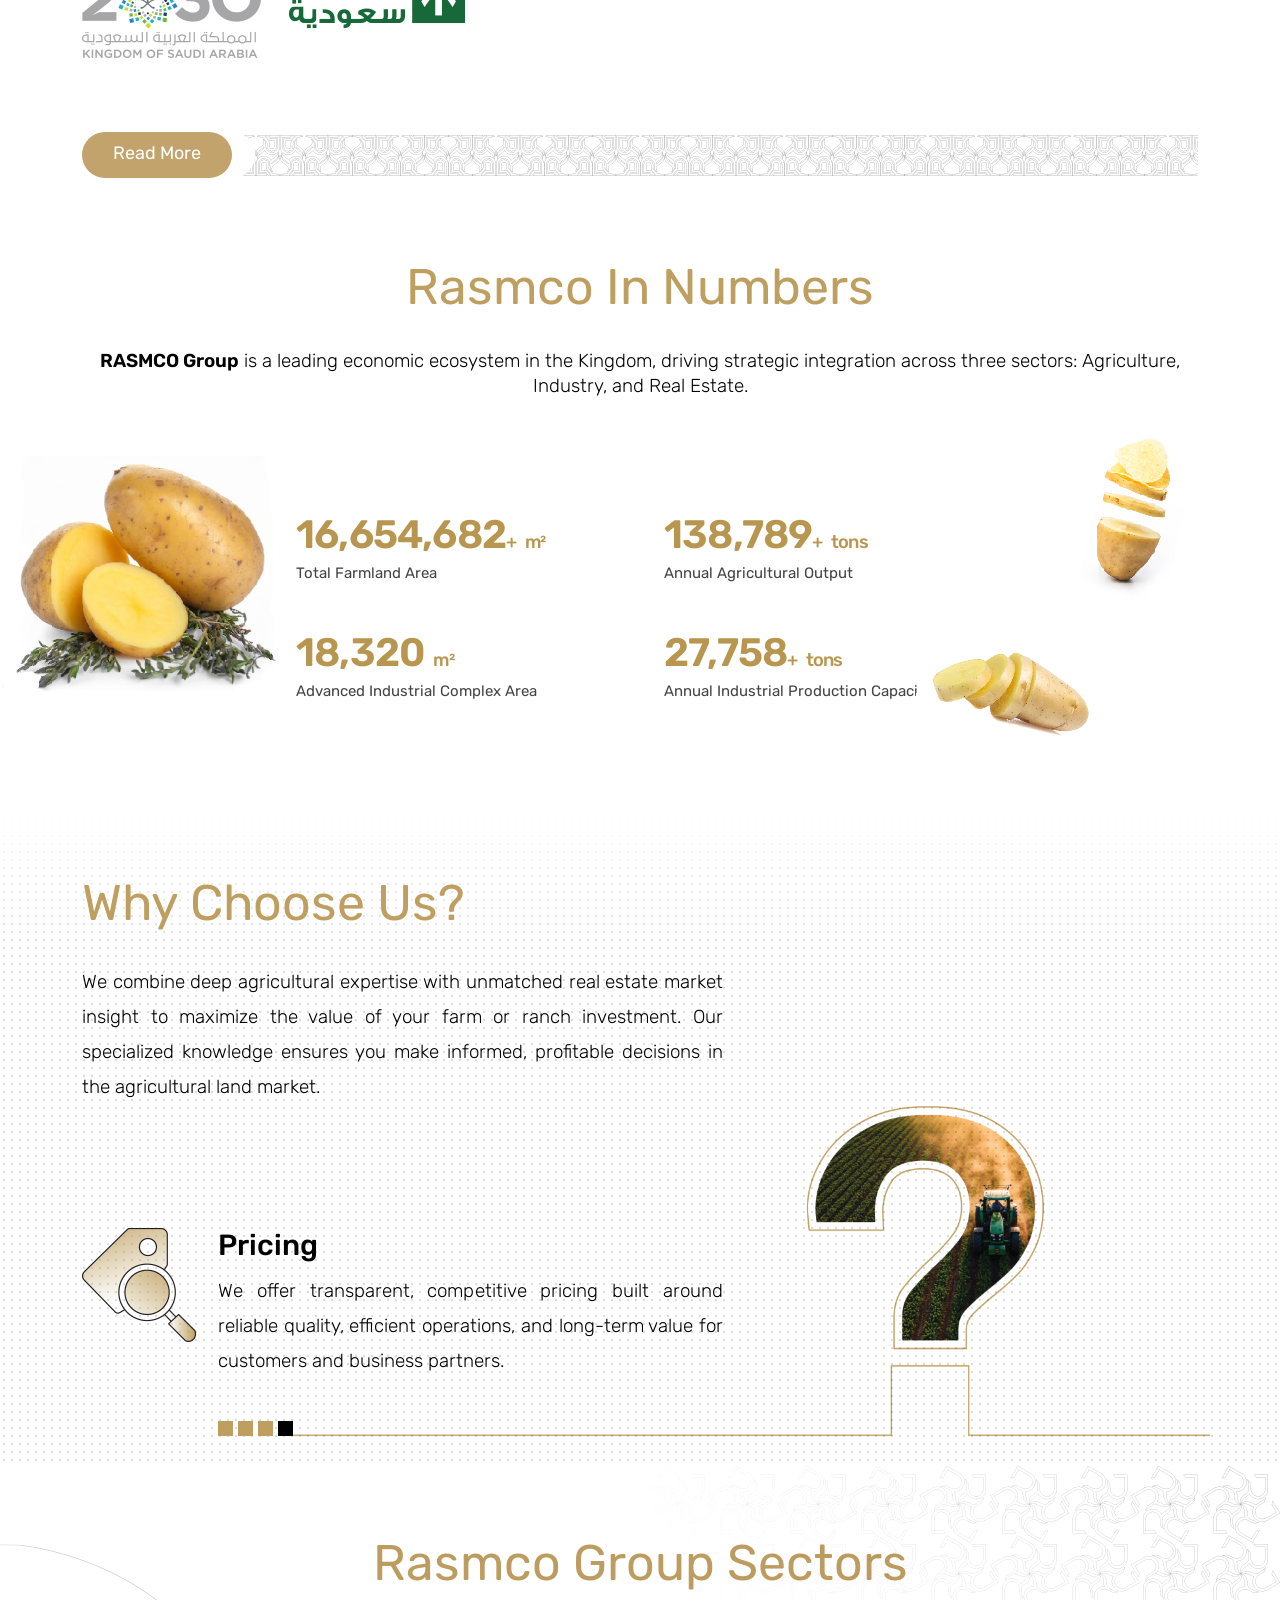
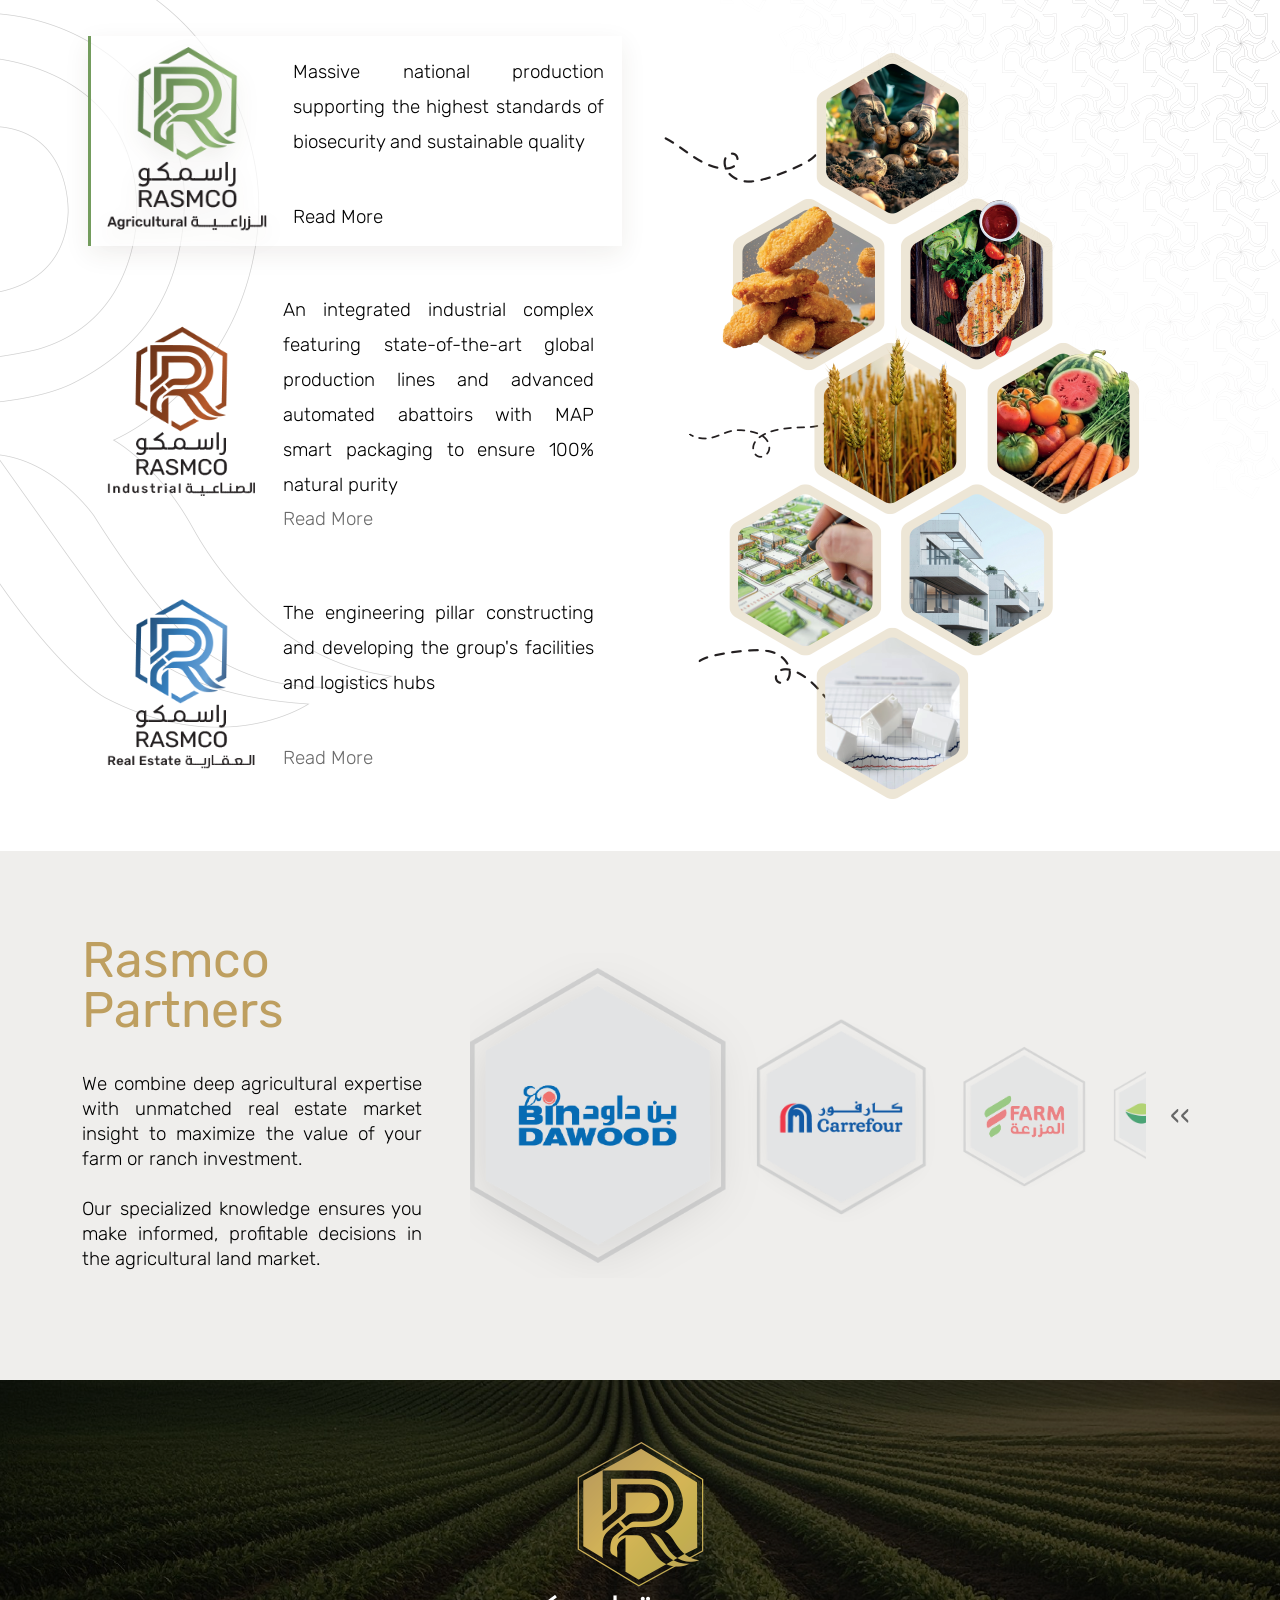
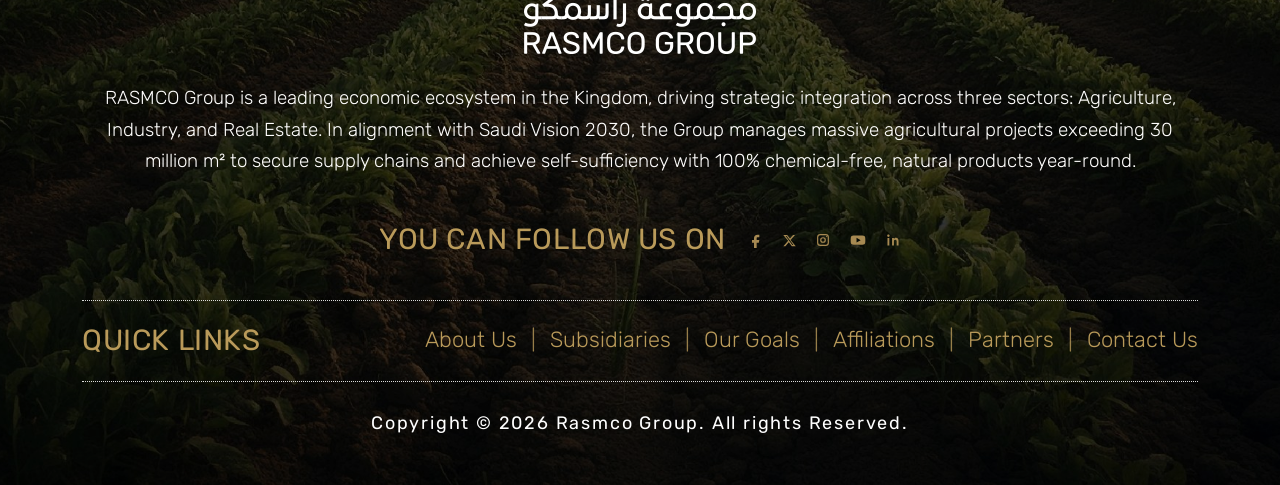
==== commit 3a56a4d2: "update" ====
--- a/index.html
+++ b/index.html
@@ -25,12 +25,12 @@
       <div class="hero-bg-slide" style="background-image: url('images/05.jpg');"></div>
     </div>
     <div class="hero-overlay"></div>
-    <!-- <svg class="hero-hexagon" viewBox="0 0 640 740" aria-hidden="true">
+    <svg class="hero-hexagon" viewBox="0 0 640 740" aria-hidden="true">
       <polygon points="320,18 612,188 612,552 320,722 28,552 28,188" fill="none" stroke="rgba(255,255,255,0.28)"
         stroke-width="14" />
       <polygon points="320,48 580,198 580,542 320,692 60,542 60,198" fill="none" stroke="rgba(255,255,255,0.08)"
         stroke-width="2" />
-    </svg> -->
+    </svg>
 
     <header class="hero-header">
       <div
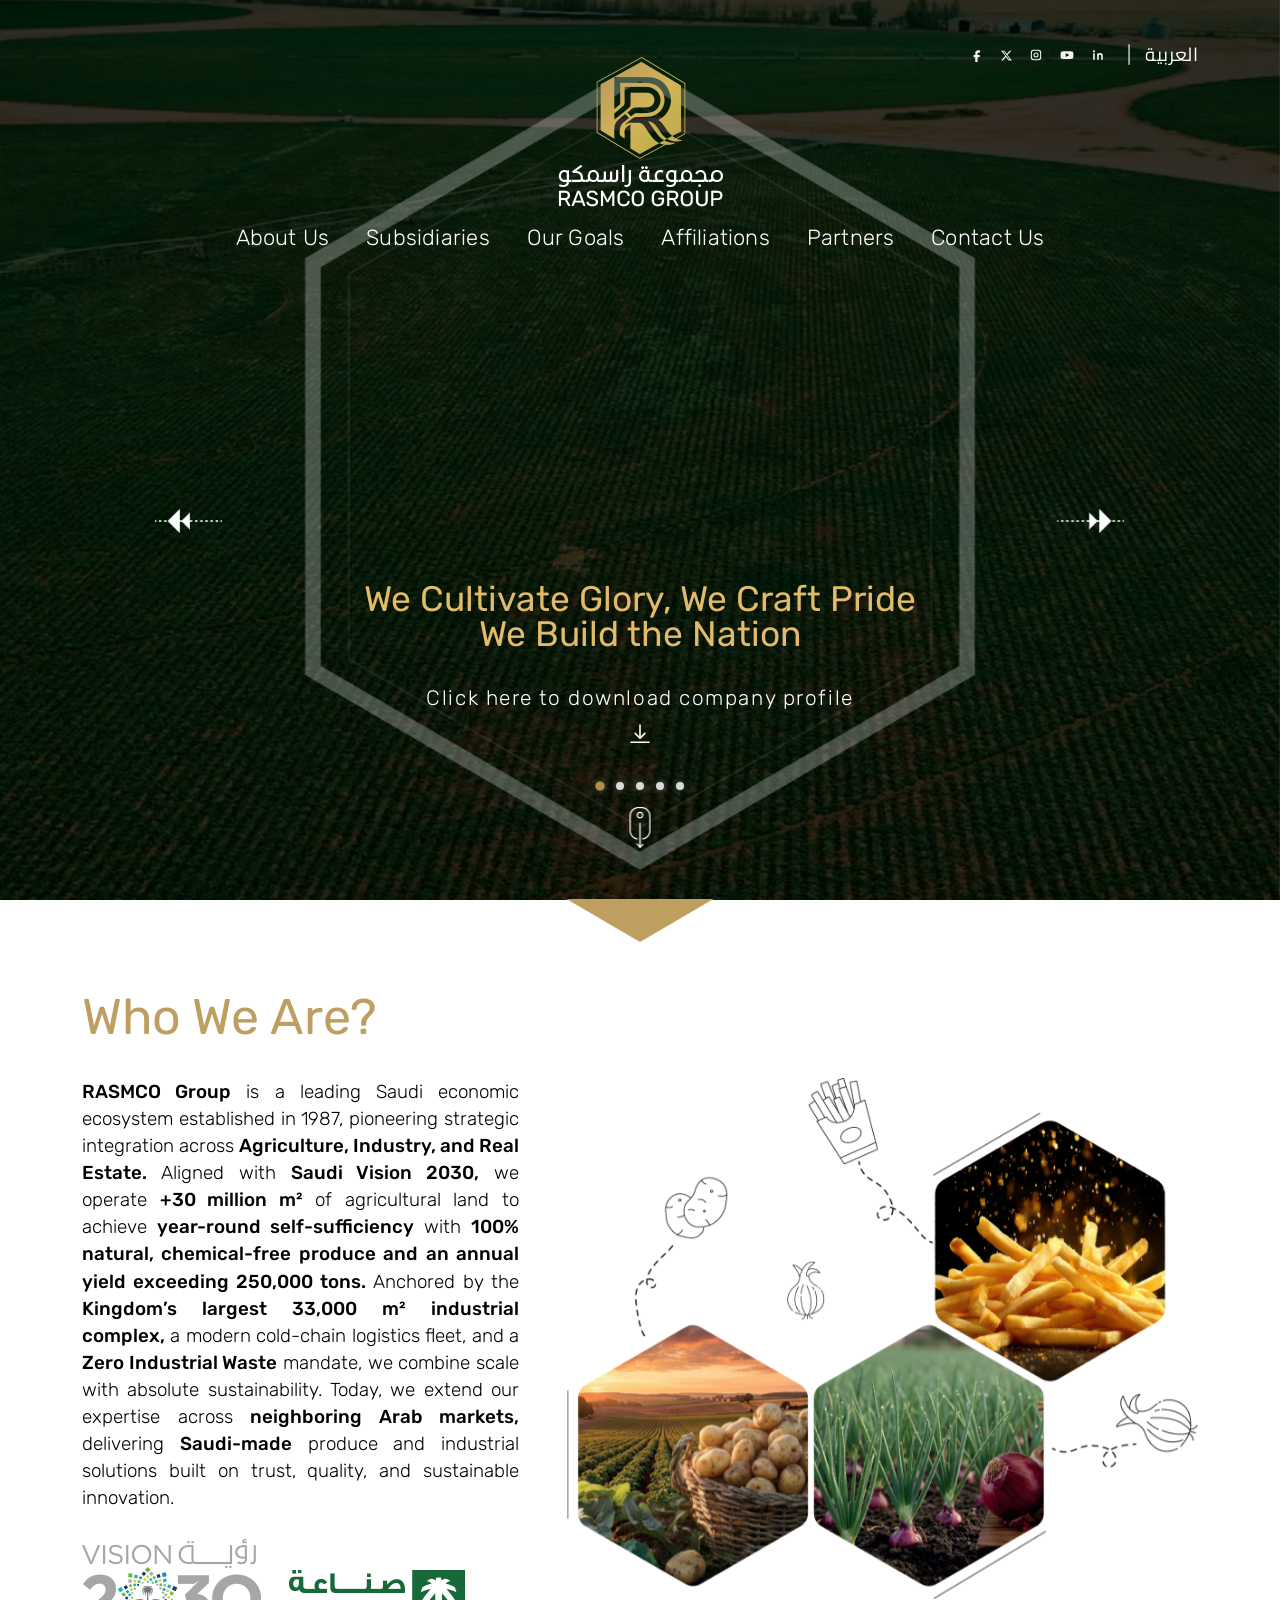
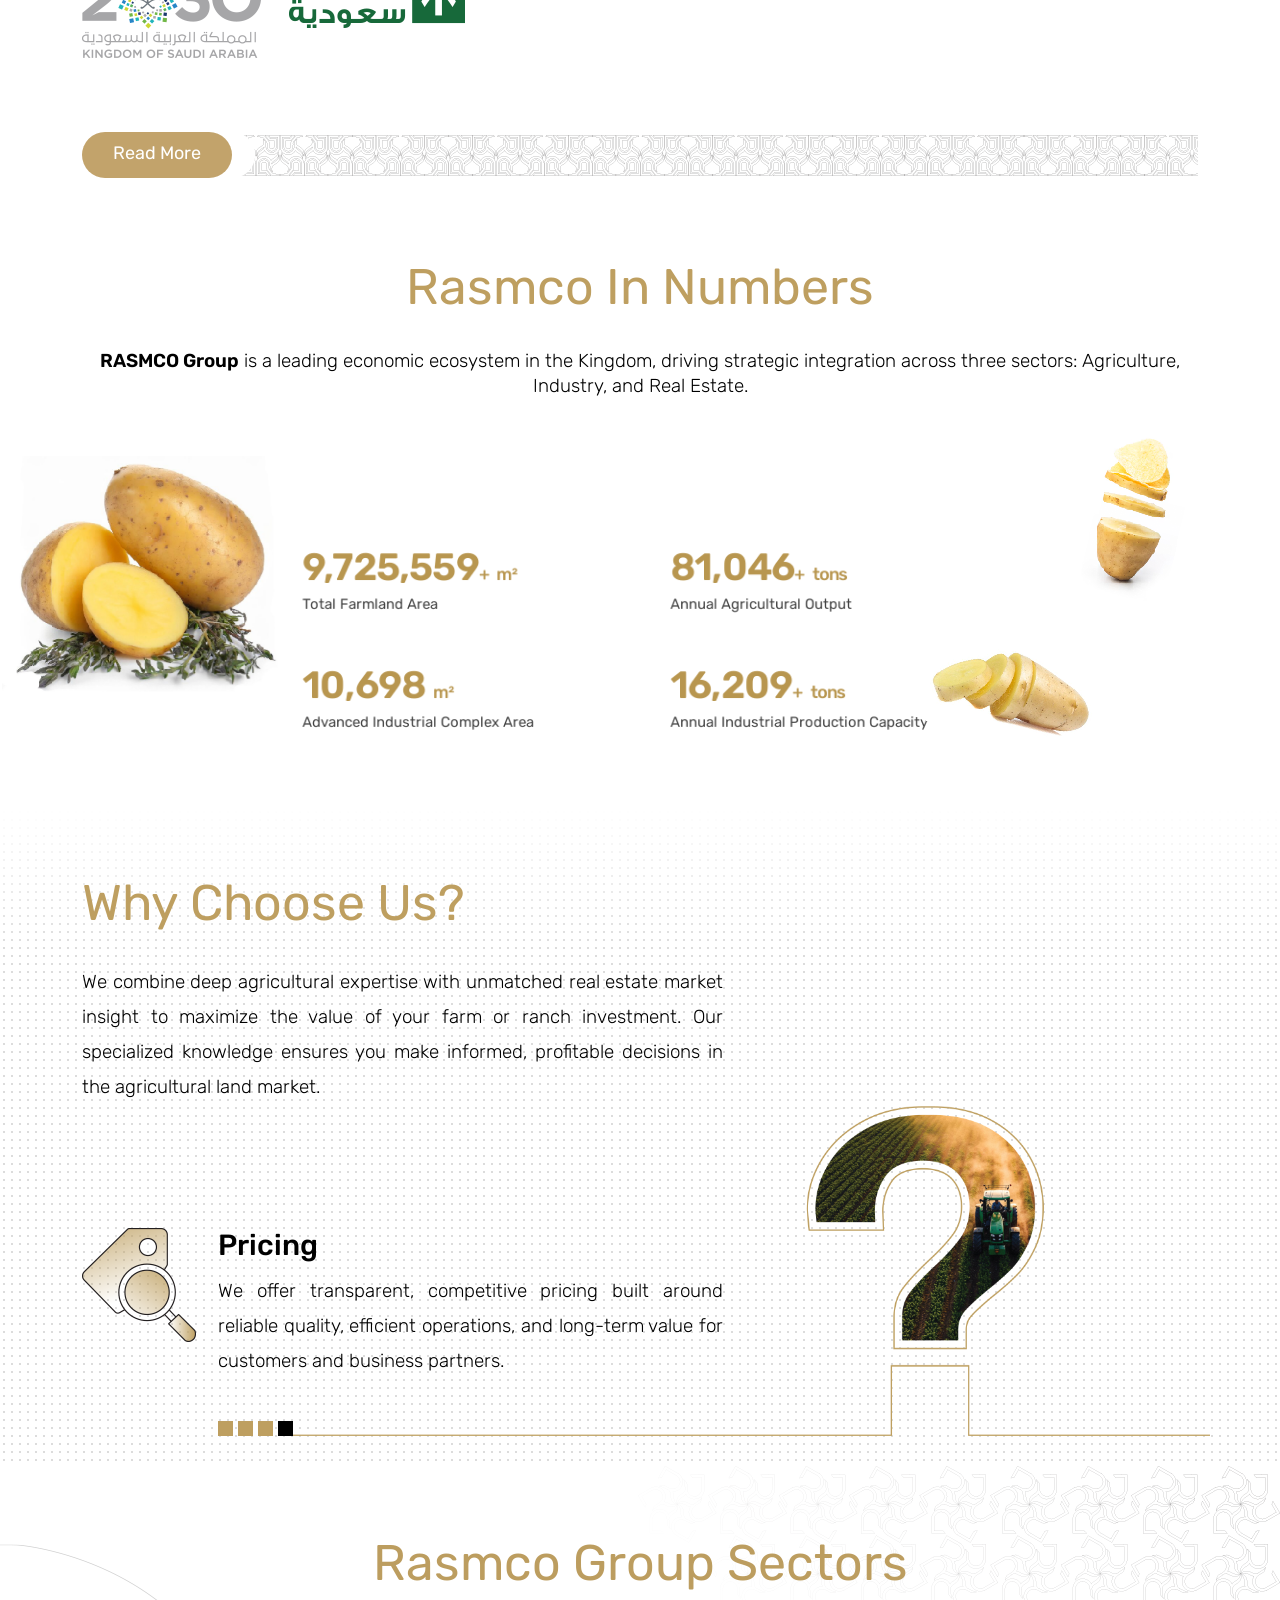
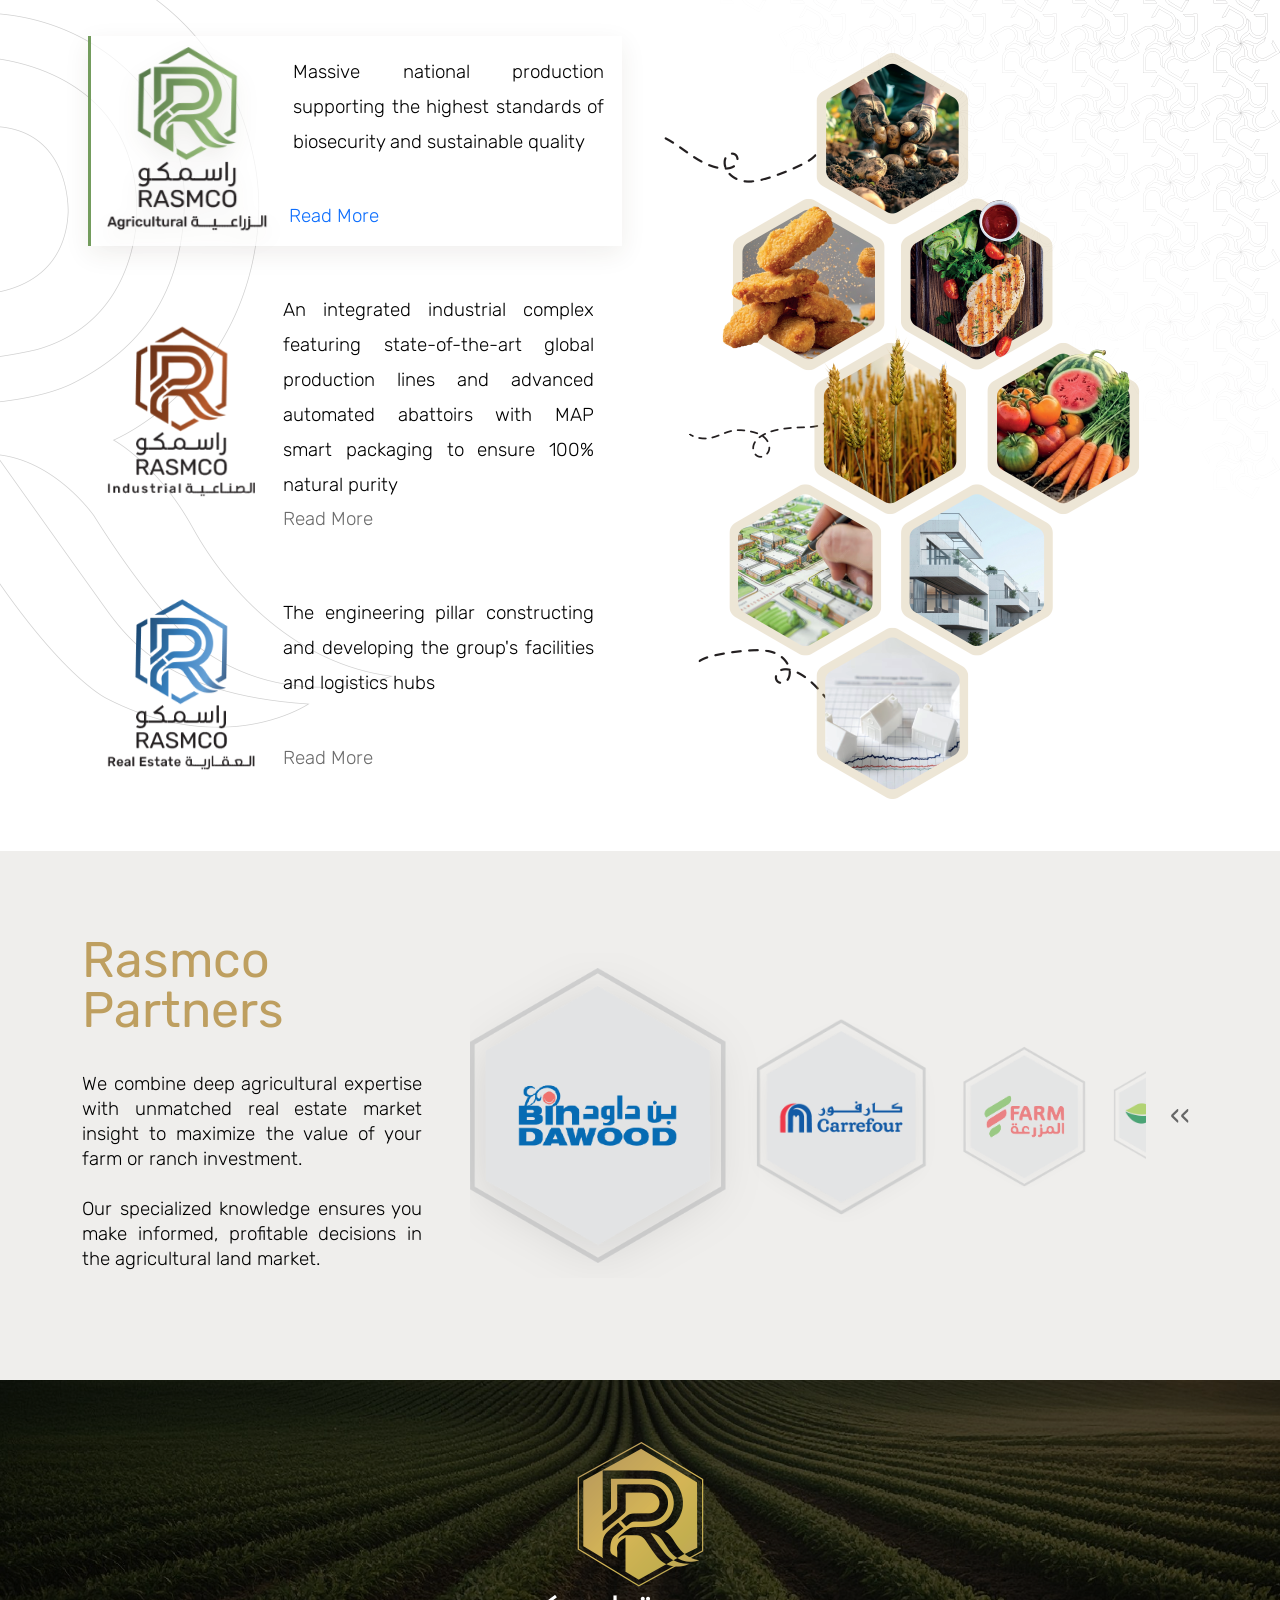
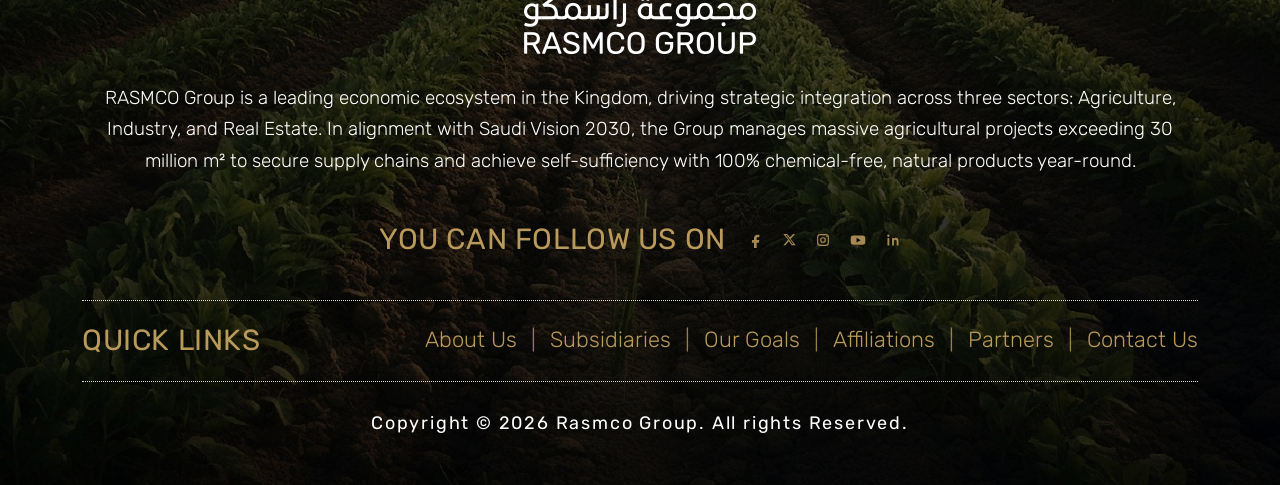
==== commit 36c32ec9: "update subpage" ====
--- a/index.html
+++ b/index.html
@@ -329,7 +329,7 @@
             <div class="sector-body d-flex flex-column justify-content-between">
               <p data-i18n="sectorAgri">Massive national production supporting the highest standards of biosecurity and
                 sustainable quality</p>
-              <a href="agriculture.html" class="read-more-link" data-i18n="readMore">Read More</a>
+              <a href="/subpage.html" class="read-more-link" data-i18n="readMore">Read More</a>
             </div>
           </article>
           <article class="sector-item d-flex">
@@ -438,7 +438,7 @@
 
   <footer class="site-footer" id="contact">
     <div class="container text-center">
-      <img src="images/logo-footer.png" alt="RASMCO GROUP" class="footer-logo" />
+      <a href="/"><img src="images/logo-footer.png" alt="RASMCO GROUP" class="footer-logo" /></a>
       <p class="footer-about" data-i18n="footerAbout">
         RASMCO Group is a leading economic ecosystem in the Kingdom, driving strategic integration across three sectors:
         Agriculture, Industry, and Real Estate. In alignment with Saudi Vision 2030, the Group manages massive
--- a/style.css
+++ b/style.css
@@ -127,13 +127,73 @@
   transition: transform 0.8s cubic-bezier(0.4, 0, 0.2, 1) !important;
 }
 
+/* -------------------------------------------------------------------------- */
+/* Hero Page Load Keyframes                                                   */
+/* -------------------------------------------------------------------------- */
+
+@keyframes heroContentUp {
+  0% {
+    opacity: 0;
+    transform: translateY(26px);
+  }
+
+  100% {
+    opacity: 1;
+    transform: translateY(0);
+  }
+}
+
+@keyframes heroFadeDown {
+  0% {
+    opacity: 0;
+    transform: translateY(-16px);
+  }
+
+  100% {
+    opacity: 1;
+    transform: translateY(0);
+  }
+}
+
+@keyframes heroHexIn {
+  0% {
+    opacity: 0;
+    transform: translate(-50%, -48%) scale(0.92);
+  }
+
+  100% {
+    opacity: 0.95;
+    transform: translate(-50%, -48%) scale(1);
+  }
+}
+
+@keyframes heroFadeIn {
+  0% {
+    opacity: 0;
+  }
+
+  100% {
+    opacity: 1;
+  }
+}
+
+@keyframes downloadFloat {
+
+  0%,
+  100% {
+    transform: translateY(0);
+  }
+
+  50% {
+    transform: translateY(5px);
+  }
+}
+
 .hero-overlay {
   position: absolute;
   inset: 0;
-  background: linear-gradient(180deg,
-      rgba(0, 0, 0, 0.18) 0%,
-      rgba(0, 0, 0, 0.42) 55%,
-      rgba(0, 0, 0, 0.58) 100%);
+  background: black;
+  opacity: .6;
   pointer-events: none;
 }
 
@@ -147,6 +207,7 @@
   pointer-events: none;
   z-index: 1;
   opacity: 0.95;
+  animation: heroHexIn 1.2s cubic-bezier(0.22, 1, 0.36, 1) 0.05s both;
 }
 
 .hero-header,
@@ -165,6 +226,7 @@
 .hero-topbar {
   padding-top: 28px;
   margin-bottom: 4px;
+  animation: heroFadeDown 0.8s cubic-bezier(0.22, 1, 0.36, 1) 0.08s both;
 }
 
 .social-links {
@@ -208,6 +270,10 @@
   color: var(--gold-hero);
 }
 
+.brand-logo {
+  animation: heroFadeDown 0.85s cubic-bezier(0.22, 1, 0.36, 1) 0.16s both;
+}
+
 .brand-logo img {
   width: 165px;
   height: auto;
@@ -216,6 +282,7 @@
 
 .hero-nav {
   padding: 10px 0 0;
+  animation: heroFadeDown 0.85s cubic-bezier(0.22, 1, 0.36, 1) 0.24s both;
 }
 
 .hero-nav .navbar-toggler {
@@ -248,6 +315,7 @@
   font-weight: 400;
   line-height: 1;
   margin-bottom: 30px;
+  animation: heroContentUp 0.95s cubic-bezier(0.22, 1, 0.36, 1) 0.35s both;
 }
 
 .hero-download {
@@ -255,6 +323,7 @@
   font-size: 20.83px;
   font-weight: 300;
   letter-spacing: 0.075em;
+  animation: heroContentUp 0.85s cubic-bezier(0.22, 1, 0.36, 1) 0.48s both;
 }
 
 .hero-download:hover {
@@ -265,11 +334,14 @@
   display: inline-flex;
   margin-top: 10px;
   margin-bottom: 28px;
+  animation: heroContentUp 0.85s cubic-bezier(0.22, 1, 0.36, 1) 0.58s both,
+    downloadFloat 2.2s ease-in-out 1.5s infinite;
 }
 
 .hero-dots {
   gap: 12px;
   margin-top: 10px;
+  animation: heroContentUp 0.8s cubic-bezier(0.22, 1, 0.36, 1) 0.68s both;
 }
 
 .hero-dots .dot {
@@ -305,6 +377,7 @@
   align-items: center;
   justify-content: center;
   transition: opacity 0.2s ease, transform 0.2s ease;
+  animation: heroFadeIn 0.8s cubic-bezier(0.22, 1, 0.36, 1) 0.65s both;
 }
 
 .hero-arrow:hover {
@@ -336,7 +409,8 @@
   transform: translateX(-50%);
   width: 21px;
   opacity: 0.9;
-  animation: mouse-bounce 1.8s ease-in-out infinite;
+  animation: heroFadeIn 0.8s cubic-bezier(0.22, 1, 0.36, 1) 0.8s both,
+    mouse-bounce 1.8s ease-in-out 1.6s infinite;
 }
 
 .scroll-hint img {
@@ -372,6 +446,32 @@
   }
 }
 
+@media (prefers-reduced-motion: reduce) {
+
+  .hero-hexagon,
+  .hero-topbar,
+  .brand-logo,
+  .hero-nav,
+  .hero-title,
+  .hero-download,
+  .download-icon,
+  .hero-dots,
+  .hero-arrow,
+  .scroll-hint {
+    animation: none !important;
+    opacity: 1 !important;
+    transform: none !important;
+  }
+
+  .hero-hexagon {
+    transform: translate(-50%, -48%) !important;
+  }
+
+  .scroll-hint {
+    transform: translateX(-50%) !important;
+  }
+}
+
 /* -------------------------------------------------------------------------- */
 /* Who We Are                                                                  */
 /* -------------------------------------------------------------------------- */
@@ -537,6 +637,134 @@
   overflow: hidden;
 }
 
+/* -------------------------------------------------------------------------- */
+/* Rasmco In Numbers Scroll Animations                                        */
+/* -------------------------------------------------------------------------- */
+
+.numbers-section .section-title,
+.numbers-section .numbers-intro,
+.numbers-section .stat-item,
+.numbers-section .deco-potato {
+  opacity: 0;
+  will-change: transform, opacity;
+  transition: opacity 0.85s cubic-bezier(0.22, 1, 0.36, 1),
+    transform 0.85s cubic-bezier(0.22, 1, 0.36, 1);
+}
+
+.numbers-section .section-title {
+  transform: translateY(30px);
+}
+
+.numbers-section .numbers-intro {
+  transform: translateY(32px);
+  transition-delay: 0.12s;
+}
+
+.numbers-section .numbers-grid>div:nth-child(1) .stat-item {
+  transform: translateY(32px) scale(0.96);
+  transition-delay: 0.20s;
+}
+
+.numbers-section .numbers-grid>div:nth-child(2) .stat-item {
+  transform: translateY(32px) scale(0.96);
+  transition-delay: 0.28s;
+}
+
+.numbers-section .numbers-grid>div:nth-child(3) .stat-item {
+  transform: translateY(32px) scale(0.96);
+  transition-delay: 0.36s;
+}
+
+.numbers-section .numbers-grid>div:nth-child(4) .stat-item {
+  transform: translateY(32px) scale(0.96);
+  transition-delay: 0.44s;
+}
+
+.numbers-section .deco-potato-left {
+  transform: translateX(-55px) scale(0.92) rotate(-5deg);
+  transition: opacity 1s cubic-bezier(0.22, 1, 0.36, 1),
+    transform 1s cubic-bezier(0.22, 1, 0.36, 1);
+  transition-delay: 0.22s;
+}
+
+.numbers-section .deco-potato-v {
+  transform: translateY(-35px) scale(0.9) rotate(8deg);
+  transition: opacity 0.95s cubic-bezier(0.22, 1, 0.36, 1),
+    transform 0.95s cubic-bezier(0.22, 1, 0.36, 1);
+  transition-delay: 0.32s;
+}
+
+.numbers-section .deco-potato-h {
+  transform: translateX(45px) translateY(25px) scale(0.92) rotate(-6deg);
+  transition: opacity 0.95s cubic-bezier(0.22, 1, 0.36, 1),
+    transform 0.95s cubic-bezier(0.22, 1, 0.36, 1);
+  transition-delay: 0.42s;
+}
+
+html[dir="rtl"] .numbers-section .deco-potato-left {
+  transform: scaleX(-1) translateX(-55px) scale(0.92) rotate(-5deg);
+}
+
+html[dir="rtl"] .numbers-section .deco-potato-v {
+  transform: translateY(-35px) scale(0.9) rotate(-8deg);
+}
+
+html[dir="rtl"] .numbers-section .deco-potato-h {
+  transform: translateX(-45px) translateY(25px) scale(0.92) rotate(6deg);
+}
+
+/* Revealed active state */
+.numbers-section.is-visible .section-title,
+.numbers-section.is-visible .numbers-intro,
+.numbers-section.is-visible .stat-item {
+  opacity: 1;
+  transform: translate(0, 0) scale(1);
+}
+
+.numbers-section.is-visible .deco-potato-left {
+  opacity: 1;
+  transform: translateX(0) scale(1) rotate(0deg);
+}
+
+.numbers-section.is-visible .deco-potato-v {
+  opacity: 1;
+  transform: translateY(0) scale(1) rotate(0deg);
+}
+
+.numbers-section.is-visible .deco-potato-h {
+  opacity: 1;
+  transform: translate(0, 0) scale(1) rotate(0deg);
+}
+
+html[dir="rtl"] .numbers-section.is-visible .deco-potato-left {
+  transform: scaleX(-1) translateX(0) scale(1) rotate(0deg);
+}
+
+@media (max-width: 1199.98px) {
+
+  .numbers-section.is-visible .deco-potato-left,
+  .numbers-section.is-visible .deco-potato-v,
+  .numbers-section.is-visible .deco-potato-h {
+    opacity: 0.55;
+  }
+}
+
+@media (prefers-reduced-motion: reduce) {
+
+  .numbers-section .section-title,
+  .numbers-section .numbers-intro,
+  .numbers-section .stat-item,
+  .numbers-section .deco-potato {
+    opacity: 1 !important;
+    transform: none !important;
+    transition: none !important;
+  }
+
+  html[dir="rtl"] .numbers-section .deco-potato-left {
+    transform: scaleX(-1) !important;
+  }
+}
+
 .numbers-intro {
   font-size: 18.75px;
   font-weight: 300;
@@ -631,6 +859,80 @@
 
   @media (min-width: 992px) {
     padding: 70px 0 40px;
+  }
+}
+
+/* -------------------------------------------------------------------------- */
+/* Why Choose Us Scroll Animations                                            */
+/* -------------------------------------------------------------------------- */
+
+.why-section .section-title,
+.why-section .why-lead,
+.why-section .why-panel,
+.why-section .why-visual {
+  opacity: 0;
+  will-change: transform, opacity;
+  transition: opacity 0.85s cubic-bezier(0.22, 1, 0.36, 1),
+    transform 0.85s cubic-bezier(0.22, 1, 0.36, 1);
+}
+
+.why-section .section-title {
+  transform: translateY(30px);
+}
+
+.why-section .why-lead {
+  transform: translateY(32px);
+  transition-delay: 0.12s;
+}
+
+.why-section .why-panel {
+  transform: translateY(28px);
+  transition-delay: 0.22s;
+}
+
+.why-section .why-icon {
+  opacity: 0;
+  transform: scale(0.88);
+  transition: opacity 0.85s cubic-bezier(0.22, 1, 0.36, 1),
+    transform 0.85s cubic-bezier(0.22, 1, 0.36, 1);
+  transition-delay: 0.28s;
+}
+
+.why-section .why-visual {
+  transform: translateX(45px) scale(0.96);
+  transition: opacity 0.95s cubic-bezier(0.22, 1, 0.36, 1),
+    transform 0.95s cubic-bezier(0.22, 1, 0.36, 1);
+  transition-delay: 0.18s;
+}
+
+html[dir="rtl"] .why-section .why-visual {
+  transform: translateX(-45px) scale(0.96);
+}
+
+/* Revealed active state */
+.why-section.is-visible .section-title,
+.why-section.is-visible .why-lead,
+.why-section.is-visible .why-panel,
+.why-section.is-visible .why-visual {
+  opacity: 1;
+  transform: translate(0, 0) scale(1);
+}
+
+.why-section.is-visible .why-icon {
+  opacity: 1;
+  transform: scale(1);
+}
+
+@media (prefers-reduced-motion: reduce) {
+
+  .why-section .section-title,
+  .why-section .why-lead,
+  .why-section .why-panel,
+  .why-section .why-visual,
+  .why-section .why-icon {
+    opacity: 1 !important;
+    transform: none !important;
+    transition: none !important;
   }
 }
 
@@ -777,6 +1079,223 @@
   overflow: hidden;
 }
 
+/* -------------------------------------------------------------------------- */
+/* Sectors Scroll Animations                                                  */
+/* -------------------------------------------------------------------------- */
+
+.sectors-section .section-title {
+  opacity: 0;
+  transform: translateY(30px);
+  will-change: transform, opacity;
+  transition: opacity 0.85s cubic-bezier(0.22, 1, 0.36, 1),
+    transform 0.85s cubic-bezier(0.22, 1, 0.36, 1);
+}
+
+.sectors-section .deco-r-bg {
+  opacity: 0;
+  transform: translateX(-40px);
+  will-change: transform, opacity;
+  transition: opacity 1.1s cubic-bezier(0.22, 1, 0.36, 1),
+    transform 1.1s cubic-bezier(0.22, 1, 0.36, 1);
+  transition-delay: 0.1s;
+}
+
+.sectors-section .deco-pattern-bg {
+  opacity: 0;
+  transform: translateX(40px);
+  will-change: transform, opacity;
+  transition: opacity 1.1s cubic-bezier(0.22, 1, 0.36, 1),
+    transform 1.1s cubic-bezier(0.22, 1, 0.36, 1);
+  transition-delay: 0.15s;
+}
+
+html[dir="rtl"] .sectors-section .deco-r-bg {
+  transform: translateX(40px);
+}
+
+html[dir="rtl"] .sectors-section .deco-pattern-bg {
+  transform: translateX(-40px);
+}
+
+/* One by one card reveal styles */
+.sectors-section .sector-item {
+  opacity: 0;
+  transform: translateX(-55px);
+  will-change: transform, opacity;
+  transition: opacity 0.85s cubic-bezier(0.22, 1, 0.36, 1),
+    transform 0.85s cubic-bezier(0.22, 1, 0.36, 1),
+    background-color 0.35s ease,
+    border-color 0.35s ease,
+    box-shadow 0.35s ease;
+}
+
+html[dir="rtl"] .sectors-section .sector-item {
+  transform: translateX(55px);
+}
+
+/* Distinct one-by-one delays for each sector card */
+.sectors-section.is-visible .sector-item:nth-child(1),
+.sector-item:nth-child(1).is-visible {
+  transition-delay: 0.15s;
+}
+
+.sectors-section.is-visible .sector-item:nth-child(2),
+.sector-item:nth-child(2).is-visible {
+  transition-delay: 0.48s;
+}
+
+.sectors-section.is-visible .sector-item:nth-child(3),
+.sector-item:nth-child(3).is-visible {
+  transition-delay: 0.82s;
+}
+
+/* Logo entrance animation */
+.sectors-section .sector-logo {
+  opacity: 0;
+  transform: scale(0.82);
+  will-change: transform, opacity;
+  transition: opacity 0.8s cubic-bezier(0.22, 1, 0.36, 1),
+    transform 0.5s cubic-bezier(0.2, 0.8, 0.2, 1),
+    filter 0.35s ease;
+}
+
+.sectors-section.is-visible .sector-item:nth-child(1) .sector-logo,
+.sector-item:nth-child(1).is-visible .sector-logo {
+  transition-delay: 0.22s;
+}
+
+.sectors-section.is-visible .sector-item:nth-child(2) .sector-logo,
+.sector-item:nth-child(2).is-visible .sector-logo {
+  transition-delay: 0.55s;
+}
+
+.sectors-section.is-visible .sector-item:nth-child(3) .sector-logo,
+.sector-item:nth-child(3).is-visible .sector-logo {
+  transition-delay: 0.89s;
+}
+
+/* Body content entrance animation */
+.sectors-section .sector-body {
+  opacity: 0;
+  transform: translateY(18px);
+  will-change: transform, opacity;
+  transition: opacity 0.8s cubic-bezier(0.22, 1, 0.36, 1),
+    transform 0.8s cubic-bezier(0.22, 1, 0.36, 1);
+}
+
+.sectors-section.is-visible .sector-item:nth-child(1) .sector-body,
+.sector-item:nth-child(1).is-visible .sector-body {
+  transition-delay: 0.28s;
+}
+
+.sectors-section.is-visible .sector-item:nth-child(2) .sector-body,
+.sector-item:nth-child(2).is-visible .sector-body {
+  transition-delay: 0.61s;
+}
+
+.sectors-section.is-visible .sector-item:nth-child(3) .sector-body,
+.sector-item:nth-child(3).is-visible .sector-body {
+  transition-delay: 0.95s;
+}
+
+/* Visual cluster on right */
+.sectors-section .sectors-visual {
+  opacity: 0;
+  transform: translateX(45px) scale(0.96);
+  will-change: transform, opacity;
+  transition: opacity 0.95s cubic-bezier(0.22, 1, 0.36, 1),
+    transform 0.95s cubic-bezier(0.22, 1, 0.36, 1);
+  transition-delay: 0.25s;
+}
+
+html[dir="rtl"] .sectors-section .sectors-visual {
+  transform: translateX(-45px) scale(0.96);
+}
+
+/* Revealed active states */
+.sectors-section.is-visible .section-title {
+  opacity: 1;
+  transform: translateY(0);
+}
+
+.sectors-section.is-visible .deco-r-bg,
+.sectors-section.is-visible .deco-pattern-bg {
+  opacity: 0.55;
+  transform: translateX(0);
+}
+
+.sectors-section.is-visible .sector-item,
+.sector-item.is-visible {
+  opacity: 1;
+  transform: translateX(0);
+}
+
+.sectors-section.is-visible .sector-logo,
+.sector-item.is-visible .sector-logo {
+  opacity: 1;
+  transform: scale(1);
+}
+
+.sectors-section.is-visible .sector-body,
+.sector-item.is-visible .sector-body {
+  opacity: 1;
+  transform: translateY(0);
+}
+
+.sectors-section.is-visible .sectors-visual {
+  opacity: 1;
+  transform: translate(0, 0) scale(1);
+}
+
+/* Hover instant response override - prevents entrance delay from lagging hover response */
+.sectors-section .sector-item:hover,
+.sectors-section .sector-item:focus-within {
+  transition-delay: 0s !important;
+  transform: translateX(6px) !important;
+}
+
+.sectors-section .sector-item:hover .sector-logo,
+.sectors-section .sector-item:focus-within .sector-logo,
+.sectors-section .sector-item:hover .sector-body,
+.sectors-section .sector-item:focus-within .sector-body {
+  transition-delay: 0s !important;
+}
+
+html[dir="rtl"] .sectors-section .sector-item:hover,
+html[dir="rtl"] .sectors-section .sector-item:focus-within {
+  transform: translateX(-6px) !important;
+}
+
+.sectors-section.is-visible .sector-item.active,
+.sector-item.is-visible.active {
+  transform: translateX(6px);
+}
+
+html[dir="rtl"] .sectors-section.is-visible .sector-item.active,
+html[dir="rtl"] .sector-item.is-visible.active {
+  transform: translateX(-6px);
+}
+
+@media (prefers-reduced-motion: reduce) {
+
+  .sectors-section .section-title,
+  .sectors-section .deco-r-bg,
+  .sectors-section .deco-pattern-bg,
+  .sectors-section .sector-item,
+  .sectors-section .sector-logo,
+  .sectors-section .sector-body,
+  .sectors-section .sectors-visual {
+    opacity: 1 !important;
+    transform: none !important;
+    transition: none !important;
+  }
+
+  .sectors-section .deco-r-bg,
+  .sectors-section .deco-pattern-bg {
+    opacity: 0.55 !important;
+  }
+}
+
 .deco-r-bg {
   position: absolute;
   left: -28px;
@@ -809,8 +1328,6 @@
   margin-bottom: 28px;
   padding: 18px 22px;
   border-left: 3px solid transparent;
-  transition: background-color 0.35s ease, border-color 0.35s ease, transform 0.35s ease,
-    box-shadow 0.35s ease;
   position: relative;
   z-index: 1;
 }
@@ -834,7 +1351,6 @@
   width: 148px;
   flex: 0 0 148px;
   object-fit: contain;
-  transition: transform 0.45s cubic-bezier(0.2, 0.8, 0.2, 1), filter 0.35s ease;
 }
 
 .sector-item:hover .sector-logo,
@@ -860,7 +1376,7 @@
 }
 
 .read-more-link {
-  color: var(--black);
+  /* color: var(--black); */
   font-size: 18.75px;
   font-weight: 300;
   line-height: 22.5px;
@@ -872,11 +1388,12 @@
 .sector-item:hover .read-more-link,
 .sector-item:focus-within .read-more-link,
 .sector-item.active .read-more-link {
-  transform: translateX(4px);
+  /* transform: translateX(4px); */
 }
 
 .read-more-link:hover {
-  color: #000000;
+  /* color: #000000; */
+  text-decoration: underline;
 }
 
 .read-more-link.is-disabled {
@@ -907,6 +1424,79 @@
 .partners-section {
   background: var(--partners-bg);
   padding: 84px 0;
+  overflow: hidden;
+}
+
+/* -------------------------------------------------------------------------- */
+/* Partners Scroll Animations                                                 */
+/* -------------------------------------------------------------------------- */
+
+.partners-section .section-title,
+.partners-section .partners-text-viewport,
+.partners-section .partners-stage {
+  opacity: 0;
+  will-change: transform, opacity;
+  transition: opacity 0.85s cubic-bezier(0.22, 1, 0.36, 1),
+    transform 0.85s cubic-bezier(0.22, 1, 0.36, 1);
+}
+
+.partners-section .section-title {
+  transform: translateY(30px);
+}
+
+.partners-section .partners-text-viewport {
+  transform: translateY(32px);
+  transition-delay: 0.12s;
+}
+
+.partners-section .partners-stage {
+  transform: translateX(45px) scale(0.96);
+  transition: opacity 0.95s cubic-bezier(0.22, 1, 0.36, 1),
+    transform 0.95s cubic-bezier(0.22, 1, 0.36, 1);
+  transition-delay: 0.22s;
+}
+
+html[dir="rtl"] .partners-section .partners-stage {
+  transform: translateX(-45px) scale(0.96);
+}
+
+.partners-section .partners-next {
+  opacity: 0;
+  transform: scale(0.8);
+  transition: opacity 0.85s cubic-bezier(0.22, 1, 0.36, 1),
+    transform 0.3s ease,
+    color 0.2s ease;
+  transition-delay: 0.35s;
+}
+
+/* Revealed active state */
+.partners-section.is-visible .section-title,
+.partners-section.is-visible .partners-text-viewport,
+.partners-section.is-visible .partners-stage {
+  opacity: 1;
+  transform: translate(0, 0) scale(1);
+}
+
+.partners-section.is-visible .partners-next {
+  opacity: 1;
+  transform: scale(1);
+}
+
+.partners-section.is-visible .partners-next:hover {
+  transform: scale(1.15);
+  color: var(--gold);
+}
+
+@media (prefers-reduced-motion: reduce) {
+
+  .partners-section .section-title,
+  .partners-section .partners-text-viewport,
+  .partners-section .partners-stage,
+  .partners-section .partners-next {
+    opacity: 1 !important;
+    transform: none !important;
+    transition: none !important;
+  }
 }
 
 .partners-copy {
@@ -1330,6 +1920,70 @@
   background: url("images/footer-bg.jpg") center / cover no-repeat;
   color: var(--white);
   padding: 62px 0 48px;
+  overflow: hidden;
+}
+
+/* -------------------------------------------------------------------------- */
+/* Footer Scroll Animations                                                    */
+/* -------------------------------------------------------------------------- */
+
+.site-footer .footer-logo,
+.site-footer .footer-about,
+.site-footer .follow-row,
+.site-footer .quick-links,
+.site-footer .copyright {
+  opacity: 0;
+  will-change: transform, opacity;
+  transition: opacity 0.85s cubic-bezier(0.22, 1, 0.36, 1),
+    transform 0.85s cubic-bezier(0.22, 1, 0.36, 1);
+}
+
+.site-footer .footer-logo {
+  transform: translateY(28px) scale(0.92);
+  transition-delay: 0.1s;
+}
+
+.site-footer .footer-about {
+  transform: translateY(28px);
+  transition-delay: 0.22s;
+}
+
+.site-footer .follow-row {
+  transform: translateY(24px);
+  transition-delay: 0.34s;
+}
+
+.site-footer .quick-links {
+  transform: translateY(24px);
+  transition-delay: 0.46s;
+}
+
+.site-footer .copyright {
+  transform: translateY(20px);
+  transition-delay: 0.58s;
+}
+
+/* Revealed active state */
+.site-footer.is-visible .footer-logo,
+.site-footer.is-visible .footer-about,
+.site-footer.is-visible .follow-row,
+.site-footer.is-visible .quick-links,
+.site-footer.is-visible .copyright {
+  opacity: 1;
+  transform: translate(0, 0) scale(1);
+}
+
+@media (prefers-reduced-motion: reduce) {
+
+  .site-footer .footer-logo,
+  .site-footer .footer-about,
+  .site-footer .follow-row,
+  .site-footer .quick-links,
+  .site-footer .copyright {
+    opacity: 1 !important;
+    transform: none !important;
+    transition: none !important;
+  }
 }
 
 .site-footer::before {
